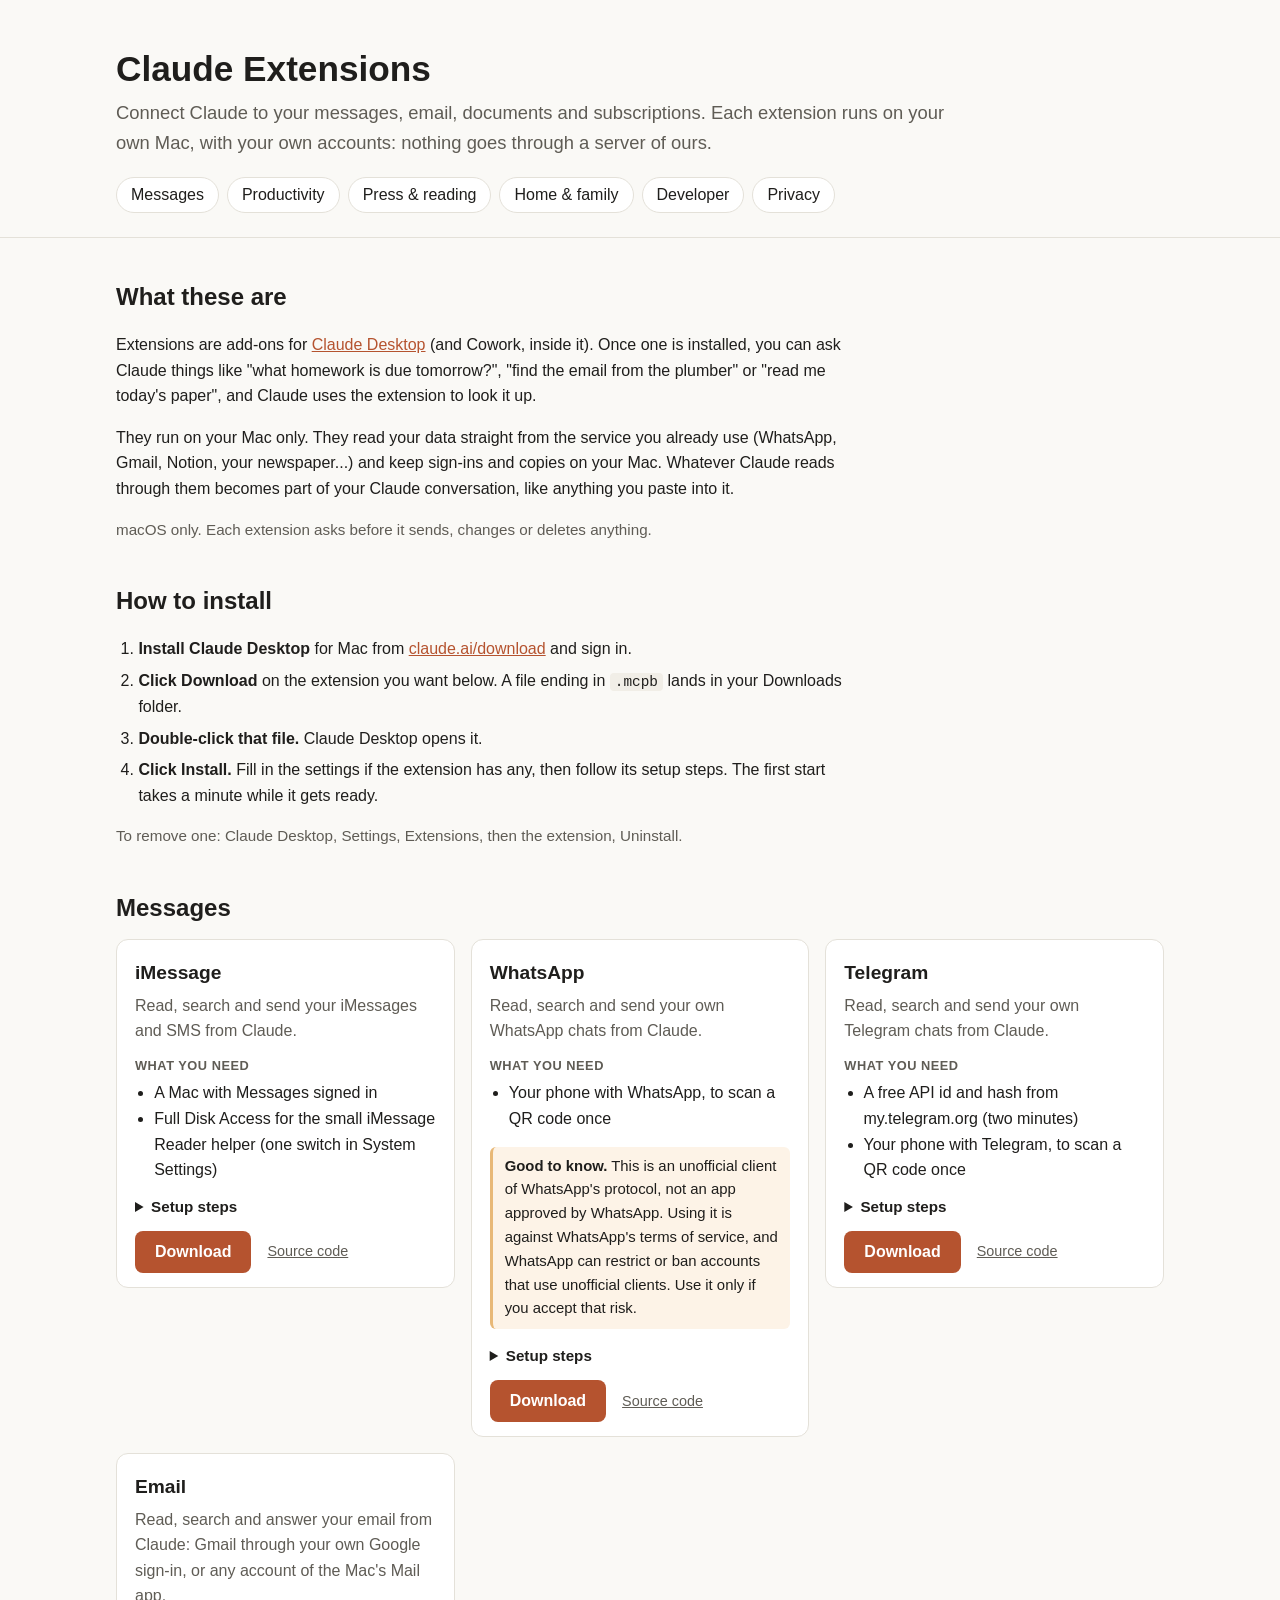
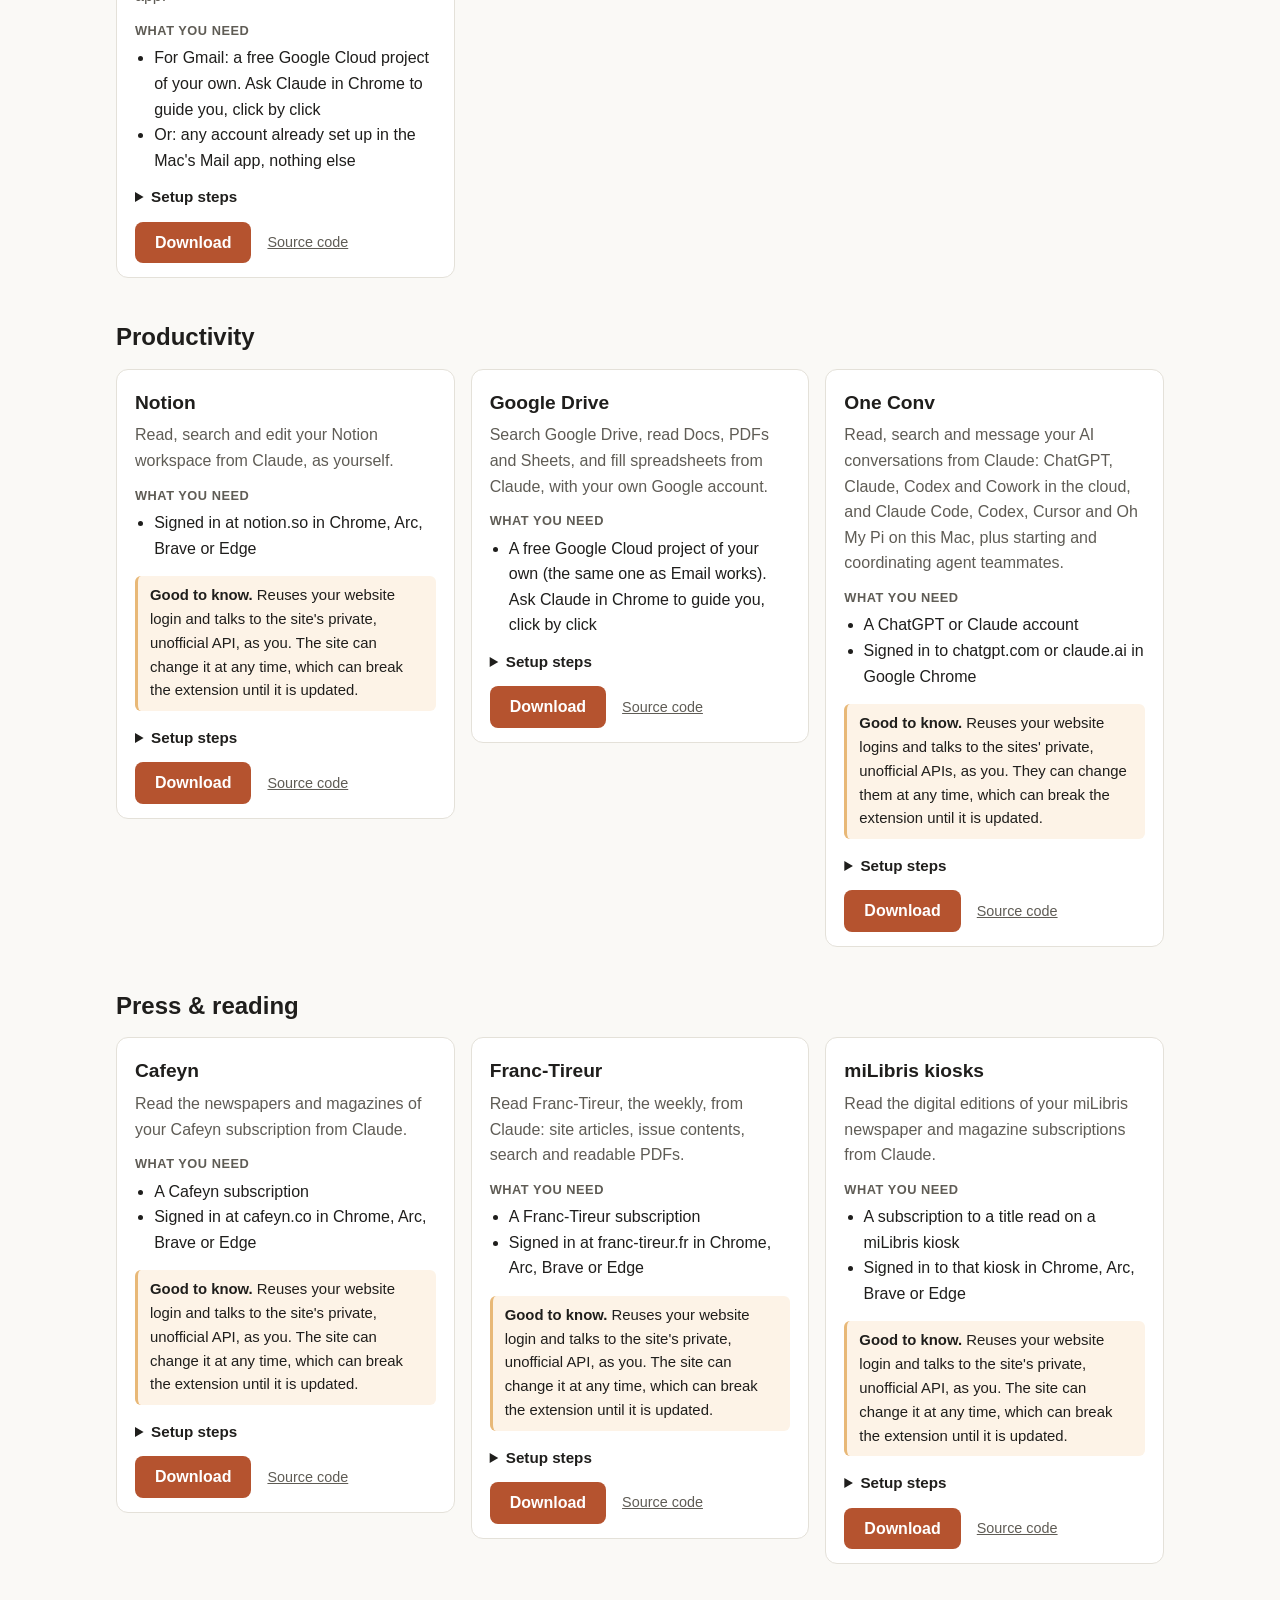
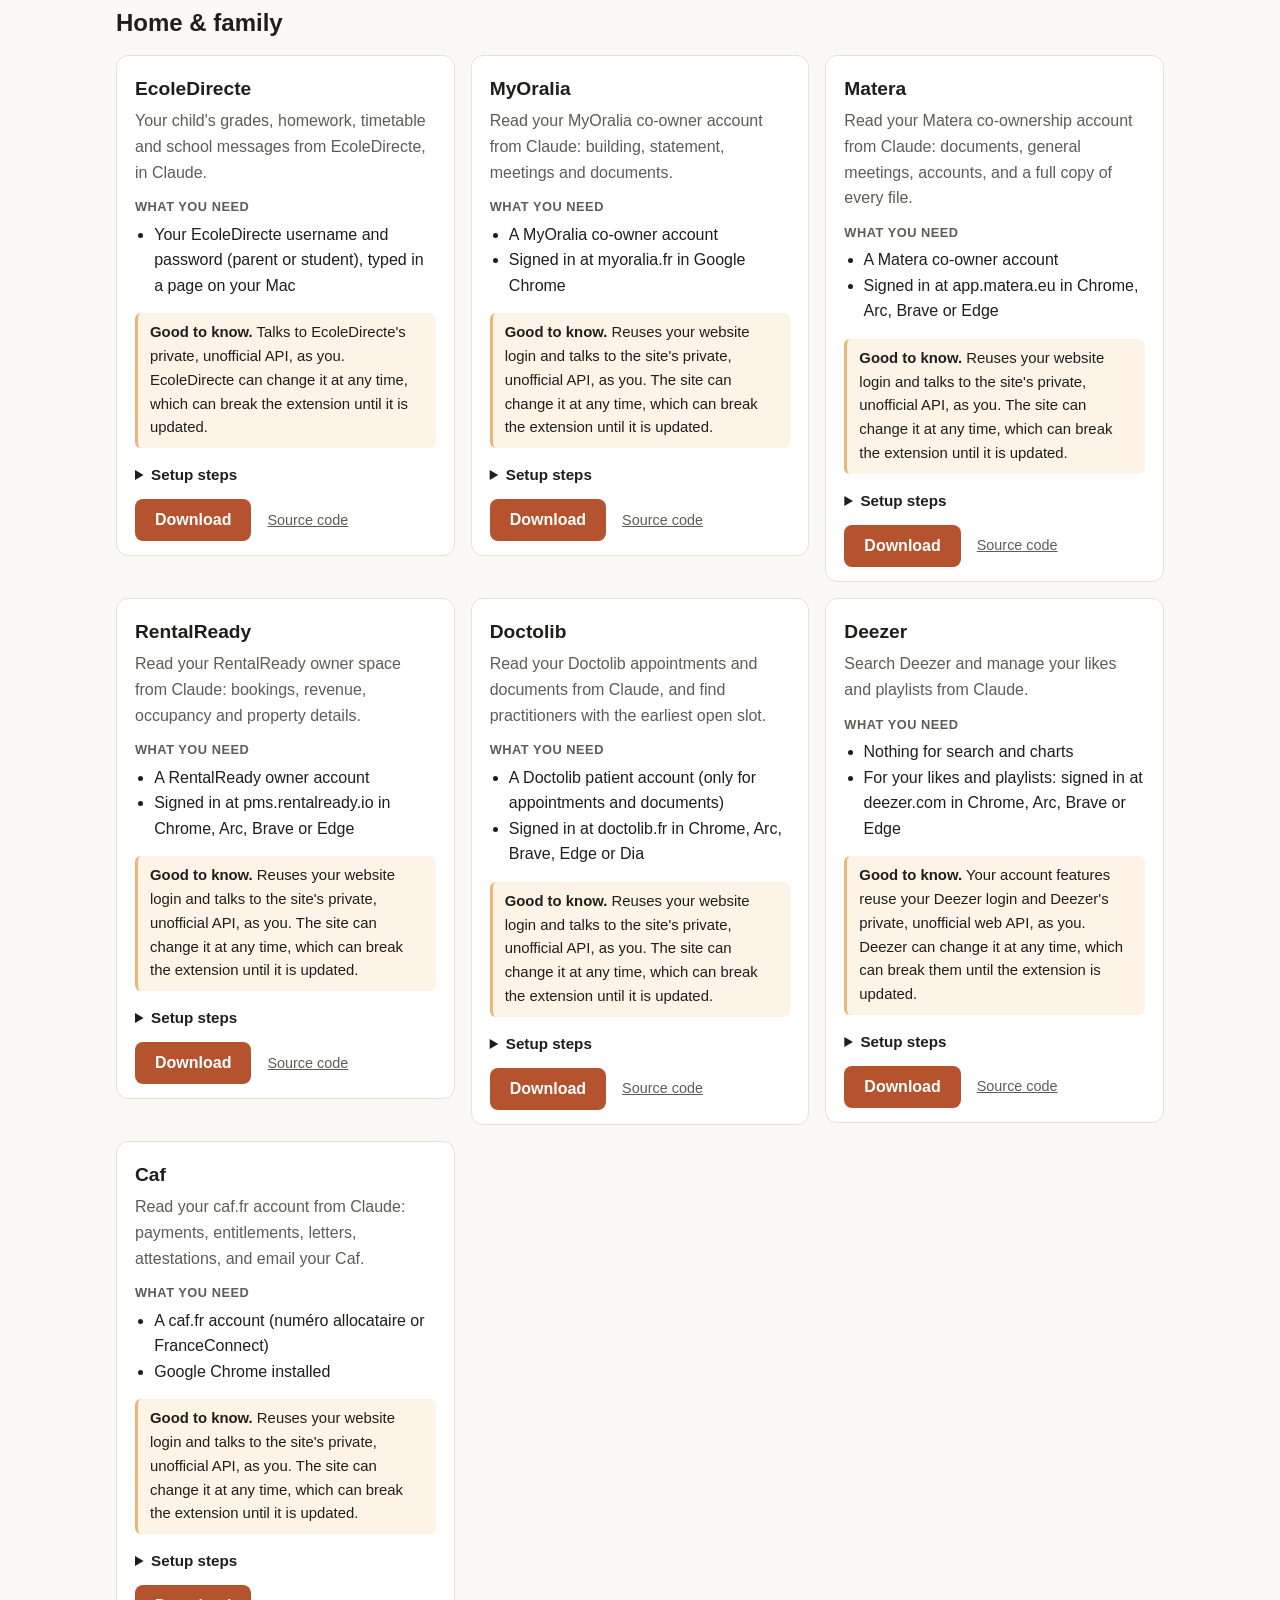
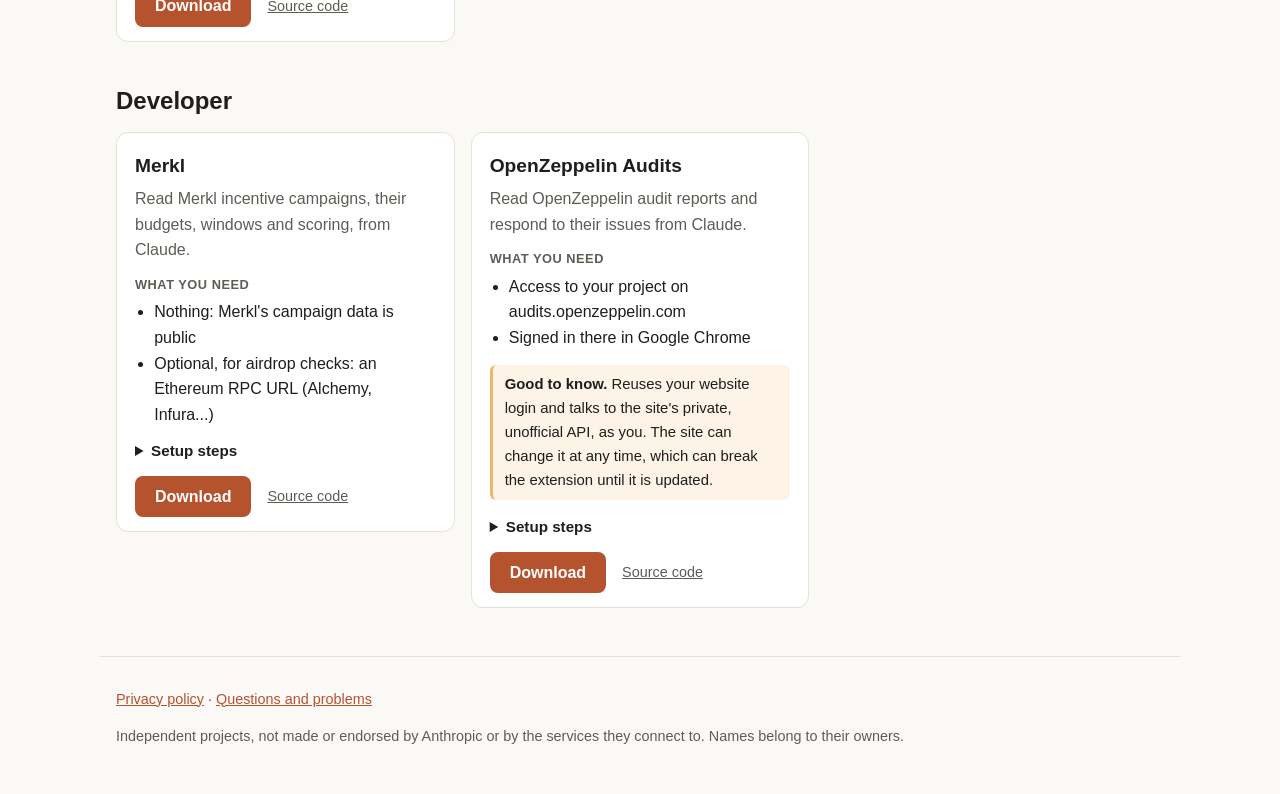
==== index.html @ 6afb18fb "index.html: rebuild from released extensions" ====
<!doctype html>
<html lang="en">
<head>
  <meta charset="utf-8">
  <meta name="viewport" content="width=device-width, initial-scale=1">
  <title>Claude Extensions</title>
  <meta name="description" content="Free connectors for Claude Desktop and Cowork that run on your own Mac: messages, email, Notion, Google Drive, newspapers and more.">
  <link rel="stylesheet" href="style.css">
</head>
<body>
  <header class="hero">
    <div class="wrap">
      <h1>Claude Extensions</h1>
      <p class="lead">Connect Claude to your messages, email, documents and subscriptions. Each extension runs on your own Mac, with your own accounts: nothing goes through a server of ours.</p>
      <nav class="jump" aria-label="Categories"><a href="#messages">Messages</a><a href="#productivity">Productivity</a><a href="#press">Press &amp; reading</a><a href="#home">Home &amp; family</a><a href="#developer">Developer</a><a href="privacy/">Privacy</a></nav>
    </div>
  </header>

  <main class="wrap">
    <section class="intro">
      <h2>What these are</h2>
      <p>Extensions are add-ons for <a href="https://claude.ai/download" rel="noopener">Claude Desktop</a> (and Cowork, inside it). Once one is installed, you can ask Claude things like "what homework is due tomorrow?", "find the email from the plumber" or "read me today's paper", and Claude uses the extension to look it up.</p>
      <p>They run on your Mac only. They read your data straight from the service you already use (WhatsApp, Gmail, Notion, your newspaper...) and keep sign-ins and copies on your Mac. Whatever Claude reads through them becomes part of your Claude conversation, like anything you paste into it.</p>
      <p class="note">macOS only. Each extension asks before it sends, changes or deletes anything.</p>
    </section>

    <section class="install">
      <h2>How to install</h2>
      <ol class="steps">
        <li><strong>Install Claude Desktop</strong> for Mac from <a href="https://claude.ai/download" rel="noopener">claude.ai/download</a> and sign in.</li>
        <li><strong>Click Download</strong> on the extension you want below. A file ending in <code>.mcpb</code> lands in your Downloads folder.</li>
        <li><strong>Double-click that file.</strong> Claude Desktop opens it.</li>
        <li><strong>Click Install.</strong> Fill in the settings if the extension has any, then follow its setup steps. The first start takes a minute while it gets ready.</li>
      </ol>
      <p class="note">To remove one: Claude Desktop, Settings, Extensions, then the extension, Uninstall.</p>
    </section>

    <section class="group" id="messages">
      <h2>Messages</h2>
      <div class="grid">
      <article class="card" id="imessage">
        <h3>iMessage</h3>
        <p class="desc">Read, search and send your iMessages and SMS from Claude.</p>
        <p class="label">What you need</p>
        <ul class="needs"><li>A Mac with Messages signed in</li><li>Full Disk Access for the small iMessage Reader helper (one switch in System Settings)</li></ul>
        <details>
          <summary>Setup steps</summary>
          <p>Reads the Messages history on this Mac and sends messages through the Messages app.</p>
          <p>Setup: macOS protects the Messages database behind Full Disk Access. Claude does not need it: a small helper app, iMessage Reader, holds that access alone and keeps a private copy of your messages for this extension. Ask Claude to run the iMessage helper-install tool (or run <code>imsg helper-install --yes</code>): it installs the helper and opens System Settings → Privacy &amp; Security → Full Disk Access. Switch on "iMessage Reader" there (drag it in from the Finder window if it is not listed). No restart needed. Sending asks once for permission to control Messages.</p>
        </details>
        <p class="actions">
          <a class="button" href="https://github.com/ClementWalter/imessage-cli/releases/latest/download/imessage-cli.mcpb" download>Download</a>
          <a class="source" href="https://github.com/ClementWalter/imessage-cli" rel="noopener">Source code</a>
        </p>
      </article>
      <article class="card" id="whatsapp">
        <h3>WhatsApp</h3>
        <p class="desc">Read, search and send your own WhatsApp chats from Claude.</p>
        <p class="label">What you need</p>
        <ul class="needs"><li>Your phone with WhatsApp, to scan a QR code once</li></ul>
        <p class="risk"><strong>Good to know.</strong> This is an unofficial client of WhatsApp's protocol, not an app approved by WhatsApp. Using it is against WhatsApp's terms of service, and WhatsApp can restrict or ban accounts that use unofficial clients. Use it only if you accept that risk.</p>
        <details>
          <summary>Setup steps</summary>
          <p>Connects to your WhatsApp account as a linked device, like WhatsApp Desktop.</p>
          <p>Setup: in Claude, ask "link my WhatsApp". A page with a QR code opens in your browser. On your phone: WhatsApp → Settings → Linked devices → Link a device, and scan it. Then ask Claude to pull your messages.</p>
          <p>Your keys and messages stay on this Mac. You can unlink it any time from WhatsApp → Settings → Linked devices.</p>
        </details>
        <p class="actions">
          <a class="button" href="https://github.com/ClementWalter/whatsapp-cli/releases/latest/download/whatsapp-cli.mcpb" download>Download</a>
          <a class="source" href="https://github.com/ClementWalter/whatsapp-cli" rel="noopener">Source code</a>
        </p>
      </article>
      <article class="card" id="tg">
        <h3>Telegram</h3>
        <p class="desc">Read, search and send your own Telegram chats from Claude.</p>
        <p class="label">What you need</p>
        <ul class="needs"><li>A free API id and hash from my.telegram.org (two minutes)</li><li>Your phone with Telegram, to scan a QR code once</li></ul>
        <details>
          <summary>Setup steps</summary>
          <p>Connects to your Telegram account as a linked device, like Telegram Desktop.</p>
          <p>Setup:</p>
          <ol><li>Go to <a href="https://my.telegram.org" rel="noopener">https://my.telegram.org</a>, log in with your phone number, open API development tools and create an app (any name). Copy its App api_id and App api_hash into this extension's settings.</li><li>In Claude, ask: "link my Telegram". A page with a QR code opens in your browser. On your phone: Telegram → Settings → Devices → Link Desktop Device, and scan it.</li></ol>
          <p>Your session stays on this Mac. You can disconnect it any time from Telegram → Settings → Devices.</p>
        </details>
        <p class="actions">
          <a class="button" href="https://github.com/ClementWalter/tg-cli/releases/latest/download/tg-cli.mcpb" download>Download</a>
          <a class="source" href="https://github.com/ClementWalter/tg-cli" rel="noopener">Source code</a>
        </p>
      </article>
      <article class="card" id="email">
        <h3>Email</h3>
        <p class="desc">Read, search and answer your email from Claude: Gmail through your own Google sign-in, or any account of the Mac's Mail app.</p>
        <p class="label">What you need</p>
        <ul class="needs"><li>For Gmail: a free Google Cloud project of your own. Ask Claude in Chrome to guide you, click by click</li><li>Or: any account already set up in the Mac's Mail app, nothing else</li></ul>
        <details>
          <summary>Setup steps</summary>
          <p>Reads, searches and answers your email: lists and searches messages, reads them, saves attachments, and writes replies and drafts. Nothing is ever sent without your confirmation in Claude.</p>
          <p>Setup with Gmail (about five minutes, free, once):</p>
          <ol><li>Install Claude in Chrome and sign in to Google in Chrome with the address to connect.</li><li>In Claude, ask: "set up my email". Claude calls <code>google_setup</code> and walks you through Google Cloud Console in Chrome, click by click: a project of your own, the Gmail API, and a sign-in client of type Desktop app. You type passwords and accept terms yourself.</li><li>Paste the Client ID and Client secret Google shows into this extension's settings (or just leave the downloaded file in Downloads).</li><li>Claude calls <code>connect</code>: a Google page opens, you choose your account and allow access. Your sign-in stays on this Mac.</li></ol>
          <p>The same Google project and client also work for the Google Drive extension. Connect more addresses by asking Claude to connect another account.</p>
          <p>On a Mac without Google: accounts already set up in the Mail app (iCloud, Outlook, any IMAP, Gmail too) work with no Google project. Ask Claude to connect your Mail app account, and allow Claude to control Mail when macOS asks. Search is slower there.</p>
        </details>
        <p class="actions">
          <a class="button" href="https://github.com/ClementWalter/email-cli/releases/latest/download/email-cli.mcpb" download>Download</a>
          <a class="source" href="https://github.com/ClementWalter/email-cli" rel="noopener">Source code</a>
        </p>
      </article>
      </div>
    </section>
    <section class="group" id="productivity">
      <h2>Productivity</h2>
      <div class="grid">
      <article class="card" id="notion">
        <h3>Notion</h3>
        <p class="desc">Read, search and edit your Notion workspace from Claude, as yourself.</p>
        <p class="label">What you need</p>
        <ul class="needs"><li>Signed in at notion.so in Chrome, Arc, Brave or Edge</li></ul>
        <p class="risk"><strong>Good to know.</strong> Reuses your website login and talks to the site's private, unofficial API, as you. The site can change it at any time, which can break the extension until it is updated.</p>
        <details>
          <summary>Setup steps</summary>
          <p>Search your Notion workspace, read pages and databases (with filters and chosen columns), list comments including resolved ones, and create or edit pages, rows and comments.</p>
          <p>Unlike Notion's official connector, this extension acts as the account you are signed in with: it sees every page and database that account can see, with no integration to add page by page. Every change it makes appears in Notion under your name.</p>
          <p>Setup:</p>
          <ol><li>In Google Chrome (or Arc, Brave or Edge) on this Mac, sign in at <a href="https://www.notion.so" rel="noopener">https://www.notion.so</a>.</li><li>In Claude, ask: "connect my Notion". The first time, macOS asks whether <code>security</code> may use the "Chrome Safe Storage" keychain item: type your Mac password and click Always Allow. This copies your Notion session from Chrome into the extension; nothing is sent anywhere but Notion.</li><li>Ask away, for example: "search my Notion for the onboarding checklist".</li></ol>
          <p>Several workspaces: Claude picks the first one and tells you the others. Ask "connect my Notion workspace &lt;name&gt;" to switch, or type the workspace name in this extension's settings.</p>
          <p>When Notion signs you out (Claude will say the session expired), sign in at notion.so in Chrome again and ask Claude to connect once more.</p>
          <p>Creating, editing or deleting anything in Notion always asks you first. Exported agent settings are saved in Downloads/Notion.</p>
        </details>
        <p class="actions">
          <a class="button" href="https://github.com/ClementWalter/notion-cli/releases/latest/download/notion-cli.mcpb" download>Download</a>
          <a class="source" href="https://github.com/ClementWalter/notion-cli" rel="noopener">Source code</a>
        </p>
      </article>
      <article class="card" id="gdrive">
        <h3>Google Drive</h3>
        <p class="desc">Search Google Drive, read Docs, PDFs and Sheets, and fill spreadsheets from Claude, with your own Google account.</p>
        <p class="label">What you need</p>
        <ul class="needs"><li>A free Google Cloud project of your own (the same one as Email works). Ask Claude in Chrome to guide you, click by click</li></ul>
        <details>
          <summary>Setup steps</summary>
          <p>Searches your Google Drive (including shared drives), reads Google Docs, PDFs and spreadsheets, and can write to Google Sheets when you ask it to. Several Google accounts can be connected side by side.</p>
          <p>It signs in through your own Google Cloud project, so your files are only shared between Google and this Mac. Claude sets it up with you, once, in about ten minutes:</p>
          <ol><li>Open Claude in Chrome (the Claude extension for Google Chrome), in the Chrome profile where you are signed in to your Google account.</li><li>Ask Claude: "set up Google Drive". Claude reads the current steps from this extension and goes through Google Cloud Console with you, click by click: a project, the Drive and Sheets APIs, the sign-in screen, and a "Desktop app" client whose file lands in your Downloads folder. If you already set up the Email extension, Claude reuses that same project.</li><li>Claude then opens Google's sign-in page: pick your account, click Advanced → Go to ... (unsafe) when Google says it has not verified the app (it is your own app), tick every box and click Continue. If macOS asks whether Claude may read your Downloads folder, click Allow.</li></ol>
          <p>The settings below are optional: the client is found in Downloads on its own. To disconnect, ask Claude to disconnect Google Drive, or remove the app at <a href="https://myaccount.google.com/connections" rel="noopener">https://myaccount.google.com/connections</a> .</p>
        </details>
        <p class="actions">
          <a class="button" href="https://github.com/ClementWalter/gdrive-cli/releases/latest/download/gdrive-cli.mcpb" download>Download</a>
          <a class="source" href="https://github.com/ClementWalter/gdrive-cli" rel="noopener">Source code</a>
        </p>
      </article>
      <article class="card" id="one-conv">
        <h3>One Conv</h3>
        <p class="desc">Read, search and message your AI conversations from Claude: ChatGPT, Claude, Codex and Cowork in the cloud, and Claude Code, Codex, Cursor and Oh My Pi on this Mac, plus starting and coordinating agent teammates.</p>
        <p class="label">What you need</p>
        <ul class="needs"><li>A ChatGPT or Claude account</li><li>Signed in to chatgpt.com or claude.ai in Google Chrome</li></ul>
        <p class="risk"><strong>Good to know.</strong> Reuses your website logins and talks to the sites' private, unofficial APIs, as you. They can change them at any time, which can break the extension until it is updated.</p>
        <details>
          <summary>Setup steps</summary>
          <p>Brings your conversation history from ChatGPT, Claude (claude.ai chats), Codex cloud and Cowork into Claude: list your conversations, read one in full, and search everything you have said or been told, across products.</p>
          <p>It also reads your local agent history (Claude Code, Codex CLI, Cursor, Oh My Pi), starts and stops agent teammates on this Mac, runs topics and routines between them, and exposes the fine-tuning and usage-accounting tools of the one-conv CLI.</p>
          <p>Setup:</p>
          <ol><li>In Google Chrome (or Arc, Brave, Edge), sign in to the products you want to read: <a href="https://chatgpt.com" rel="noopener">https://chatgpt.com</a>, <a href="https://claude.ai" rel="noopener">https://claude.ai</a>.</li><li>In Claude, ask: "connect one-conv to my ChatGPT". Claude runs the connect tool and macOS asks whether "credential-helper" may use the "Chrome Safe Storage" keychain item: type your Mac password and click Always Allow. This is how the extension reuses your browser session, once; later reads never ask again.</li><li>Ask: "pull my ChatGPT history". Claude copies your conversations onto this Mac (100 by default, more on request), then can list, read and search them, e.g. "what did ChatGPT tell me about my mortgage last spring?".</li></ol>
          <p>Your conversations stay on this Mac, in a local history that only you and Claude read.</p>
          <p>Claude can also send a message, but only when you confirm it: into one of your claude.ai chats or Cowork sessions ("ask my Trip planning chat what we decided"), posted as you, with the answer coming back; or to an agent running on this Mac, such as a Claude Code or Codex session. Each message is marked as sent by one-conv. Nothing else leaves this Mac. If Claude says a session expired, sign in to the product in Chrome again and ask it to pull once more.</p>
        </details>
        <p class="actions">
          <a class="button" href="https://github.com/ClementWalter/one-conv-cli/releases/latest/download/one-conv-cli.mcpb" download>Download</a>
          <a class="source" href="https://github.com/ClementWalter/one-conv-cli" rel="noopener">Source code</a>
        </p>
      </article>
      </div>
    </section>
    <section class="group" id="press">
      <h2>Press &amp; reading</h2>
      <div class="grid">
      <article class="card" id="cafeyn">
        <h3>Cafeyn</h3>
        <p class="desc">Read the newspapers and magazines of your Cafeyn subscription from Claude.</p>
        <p class="label">What you need</p>
        <ul class="needs"><li>A Cafeyn subscription</li><li>Signed in at cafeyn.co in Chrome, Arc, Brave or Edge</li></ul>
        <p class="risk"><strong>Good to know.</strong> Reuses your website login and talks to the site's private, unofficial API, as you. The site can change it at any time, which can break the extension until it is updated.</p>
        <details>
          <summary>Setup steps</summary>
          <p>Reads cafeyn.co with your subscriber account: find a title, list the articles of today's (or any past) issue, read an article as text, save it as a PDF, or archive a whole issue as page images, a PDF and text.</p>
          <p>Setup:</p>
          <ol><li>In Google Chrome (or Arc, Brave, Edge), sign in to <a href="https://www.cafeyn.co" rel="noopener">https://www.cafeyn.co</a> with your Cafeyn account.</li><li>In Claude, ask: "what is in today's Le Figaro on Cafeyn?". The first time, macOS asks whether <code>security</code> may use the "Chrome Safe Storage" keychain item: type your Mac password and click Always Allow. This is how the extension reuses your browser session; nothing is sent anywhere else.</li></ol>
          <p>If Claude says the Cafeyn session expired, sign in to cafeyn.co in Chrome again and ask once more. PDFs and issue archives are saved in Downloads/cafeyn.</p>
        </details>
        <p class="actions">
          <a class="button" href="https://github.com/ClementWalter/cafeyn-cli/releases/latest/download/cafeyn-cli.mcpb" download>Download</a>
          <a class="source" href="https://github.com/ClementWalter/cafeyn-cli" rel="noopener">Source code</a>
        </p>
      </article>
      <article class="card" id="franc-tireur">
        <h3>Franc-Tireur</h3>
        <p class="desc">Read Franc-Tireur, the weekly, from Claude: site articles, issue contents, search and readable PDFs.</p>
        <p class="label">What you need</p>
        <ul class="needs"><li>A Franc-Tireur subscription</li><li>Signed in at franc-tireur.fr in Chrome, Arc, Brave or Edge</li></ul>
        <p class="risk"><strong>Good to know.</strong> Reuses your website login and talks to the site's private, unofficial API, as you. The site can change it at any time, which can break the extension until it is updated.</p>
        <details>
          <summary>Setup steps</summary>
          <p>Reads Franc-Tireur with your subscriber account: articles from franc-tireur.fr (paywalled ones included), the contents of each issue, site search, and the printed edition from the digital kiosk (liseuse) as a readable PDF.</p>
          <p>Setup:</p>
          <ol><li>In Google Chrome (or Arc, Brave, Edge), sign in to <a href="https://www.franc-tireur.fr" rel="noopener">https://www.franc-tireur.fr</a> with your subscriber account. For the printed edition, also open <a href="https://digital.franc-tireur.fr" rel="noopener">https://digital.franc-tireur.fr</a> and sign in there.</li><li>In Claude, ask: "who am I on Franc-Tireur?". The first time, macOS asks whether <code>security</code> may use the "Chrome Safe Storage" keychain item: type your Mac password and click Always Allow. This is how the extension reuses your browser session; nothing is sent anywhere else.</li></ol>
          <p>The site session lasts about a day: if Claude says the paywall refused the session, reload franc-tireur.fr in Chrome and ask again. PDFs, pages and issue archives are saved in Downloads/franc-tireur.</p>
        </details>
        <p class="actions">
          <a class="button" href="https://github.com/ClementWalter/franc-tireur-cli/releases/latest/download/franc-tireur-cli.mcpb" download>Download</a>
          <a class="source" href="https://github.com/ClementWalter/franc-tireur-cli" rel="noopener">Source code</a>
        </p>
      </article>
      <article class="card" id="milibris">
        <h3>miLibris kiosks</h3>
        <p class="desc">Read the digital editions of your miLibris newspaper and magazine subscriptions from Claude.</p>
        <p class="label">What you need</p>
        <ul class="needs"><li>A subscription to a title read on a miLibris kiosk</li><li>Signed in to that kiosk in Chrome, Arc, Brave or Edge</li></ul>
        <p class="risk"><strong>Good to know.</strong> Reuses your website login and talks to the site's private, unofficial API, as you. The site can change it at any time, which can break the extension until it is updated.</p>
        <details>
          <summary>Setup steps</summary>
          <p>miLibris runs the digital kiosk (liseuse) of many French titles, on addresses like digital.franc-tireur.fr. This extension reads the issues you subscribe to: tables of contents, articles as text, full-text search, and readable PDFs of whole issues.</p>
          <p>Setup:</p>
          <ol><li>In Google Chrome (or Arc, Brave, Edge), open your title's digital kiosk and sign in with your subscriber account.</li><li>In Claude, ask: "list my miLibris kiosks". The first time, macOS asks whether <code>security</code> may use the "Chrome Safe Storage" keychain item: type your Mac password and click Always Allow. This is how the extension reuses your browser session; nothing is sent anywhere else.</li><li>If you subscribe to several kiosks, put the one you read most in this extension's settings (Kiosk address), or name it when you ask.</li></ol>
          <p>PDFs and issue archives are saved in Downloads/milibris. If a request says the session is missing, sign in to the kiosk in Chrome again and ask once more.</p>
        </details>
        <p class="actions">
          <a class="button" href="https://github.com/ClementWalter/milibris-cli/releases/latest/download/milibris-cli.mcpb" download>Download</a>
          <a class="source" href="https://github.com/ClementWalter/milibris-cli" rel="noopener">Source code</a>
        </p>
      </article>
      </div>
    </section>
    <section class="group" id="home">
      <h2>Home &amp; family</h2>
      <div class="grid">
      <article class="card" id="ecoledirecte">
        <h3>EcoleDirecte</h3>
        <p class="desc">Your child's grades, homework, timetable and school messages from EcoleDirecte, in Claude.</p>
        <p class="label">What you need</p>
        <ul class="needs"><li>Your EcoleDirecte username and password (parent or student), typed in a page on your Mac</li></ul>
        <p class="risk"><strong>Good to know.</strong> Talks to EcoleDirecte's private, unofficial API, as you. EcoleDirecte can change it at any time, which can break the extension until it is updated.</p>
        <details>
          <summary>Setup steps</summary>
          <p>Reads your EcoleDirecte account (parent or student): grades, homework, timetable and the school messaging. It can also reply to or send a message to the school, always asking you first.</p>
          <p>Setup:</p>
          <ol><li>In Claude, ask: "connect my EcoleDirecte". A page opens in your browser.</li><li>Sign in there with your usual EcoleDirecte username and password. They stay on this computer and are never typed into the chat.</li><li>The first time, EcoleDirecte asks a security question (for example your year of birth): click the right answer on the page.</li><li>Back in Claude, ask for example: "what homework is due tomorrow?".</li></ol>
          <p>You only do this once: the extension signs in again by itself when the session expires.</p>
        </details>
        <p class="actions">
          <a class="button" href="https://github.com/ClementWalter/ecoledirecte-cli/releases/latest/download/ecoledirecte-cli.mcpb" download>Download</a>
          <a class="source" href="https://github.com/ClementWalter/ecoledirecte-cli" rel="noopener">Source code</a>
        </p>
      </article>
      <article class="card" id="myoralia">
        <h3>MyOralia</h3>
        <p class="desc">Read your MyOralia co-owner account from Claude: building, statement, meetings and documents.</p>
        <p class="label">What you need</p>
        <ul class="needs"><li>A MyOralia co-owner account</li><li>Signed in at myoralia.fr in Google Chrome</li></ul>
        <p class="risk"><strong>Good to know.</strong> Reuses your website login and talks to the site's private, unofficial API, as you. The site can change it at any time, which can break the extension until it is updated.</p>
        <details>
          <summary>Setup steps</summary>
          <p>Reads your MyOralia (Oralia) co-owner space: your building and shares, the account statement and balance, general meetings, the agency's contacts, the agenda, and every PDF document, which it can save to your Mac.</p>
          <p>Setup:</p>
          <ol><li>In Google Chrome, sign in at <a href="https://myoralia.fr" rel="noopener">https://myoralia.fr</a> with your co-owner account.</li><li>In Claude, ask: "connect my MyOralia account". macOS asks whether <code>security</code> may use the "Chrome Safe Storage" keychain item: type your Mac password and click Always Allow. This copies your Chrome session into the extension; nothing is sent anywhere else.</li></ol>
          <p>When MyOralia signs you out (Claude will say the session expired), sign in at myoralia.fr in Chrome again and ask Claude to connect once more. Documents are saved in the Download folder from this extension's settings (Downloads/MyOralia by default).</p>
        </details>
        <p class="actions">
          <a class="button" href="https://github.com/ClementWalter/myoralia-cli/releases/latest/download/myoralia-cli.mcpb" download>Download</a>
          <a class="source" href="https://github.com/ClementWalter/myoralia-cli" rel="noopener">Source code</a>
        </p>
      </article>
      <article class="card" id="matera">
        <h3>Matera</h3>
        <p class="desc">Read your Matera co-ownership account from Claude: documents, general meetings, accounts, and a full copy of every file.</p>
        <p class="label">What you need</p>
        <ul class="needs"><li>A Matera co-owner account</li><li>Signed in at app.matera.eu in Chrome, Arc, Brave or Edge</li></ul>
        <p class="risk"><strong>Good to know.</strong> Reuses your website login and talks to the site's private, unofficial API, as you. The site can change it at any time, which can break the extension until it is updated.</p>
        <details>
          <summary>Setup steps</summary>
          <p>Reads your Matera (syndic de copropriété) space at app.matera.eu as you: every document your account can see (meeting notices and minutes, fund calls, invoices, quotes, contracts), the general meetings, the accounting years and the general ledger, and can copy all the documents to your Mac in Matera's folder layout.</p>
          <p>Setup:</p>
          <ol><li>In Google Chrome (or Arc, Brave, Edge), sign in at <a href="https://app.matera.eu" rel="noopener">https://app.matera.eu</a> and keep the tab open or reload it before you ask Claude.</li><li>In Claude, ask: "connect my Matera account", then for example "list the documents of the next general meeting" or "copy all my Matera documents to my Mac".</li></ol>
          <p>The extension reads the short-lived access token the Matera website keeps in your browser and never stores or renews it, so it cannot sign you out. If Claude says no live token was found, reload app.matera.eu in Chrome and ask again. Documents are saved in the Download folder from this extension's settings (Downloads/matera by default).</p>
        </details>
        <p class="actions">
          <a class="button" href="https://github.com/ClementWalter/matera-cli/releases/latest/download/matera-cli.mcpb" download>Download</a>
          <a class="source" href="https://github.com/ClementWalter/matera-cli" rel="noopener">Source code</a>
        </p>
      </article>
      <article class="card" id="rentalready">
        <h3>RentalReady</h3>
        <p class="desc">Read your RentalReady owner space from Claude: bookings, revenue, occupancy and property details.</p>
        <p class="label">What you need</p>
        <ul class="needs"><li>A RentalReady owner account</li><li>Signed in at pms.rentalready.io in Chrome, Arc, Brave or Edge</li></ul>
        <p class="risk"><strong>Good to know.</strong> Reuses your website login and talks to the site's private, unofficial API, as you. The site can change it at any time, which can break the extension until it is updated.</p>
        <details>
          <summary>Setup steps</summary>
          <p>Reads the RentalReady owner portal (pms.rentalready.io) as you: this month's occupancy and net revenue, every reservation with its financial breakdown (rent, commission, cleaning, platform fees, tourist tax), monthly totals, a year-end projection, and your property's details.</p>
          <p>Setup:</p>
          <ol><li>In Google Chrome (or Arc, Brave, Edge), sign in to <a href="https://pms.rentalready.io" rel="noopener">https://pms.rentalready.io</a> with your owner account, including the two-factor code.</li><li>In Claude, ask: "how is my RentalReady rental doing this month?". The first time, macOS asks whether <code>security</code> may use the browser's "Safe Storage" keychain item: type your Mac password and click Always Allow. This is how the extension reuses your browser session; nothing is sent anywhere else.</li></ol>
          <p>The portal signs you out after about two weeks. When Claude says the session expired, sign in to pms.rentalready.io in Chrome again and ask once more.</p>
        </details>
        <p class="actions">
          <a class="button" href="https://github.com/ClementWalter/rentalready-cli/releases/latest/download/rentalready-cli.mcpb" download>Download</a>
          <a class="source" href="https://github.com/ClementWalter/rentalready-cli" rel="noopener">Source code</a>
        </p>
      </article>
      <article class="card" id="doctolib">
        <h3>Doctolib</h3>
        <p class="desc">Read your Doctolib appointments and documents from Claude, and find practitioners with the earliest open slot.</p>
        <p class="label">What you need</p>
        <ul class="needs"><li>A Doctolib patient account (only for appointments and documents)</li><li>Signed in at doctolib.fr in Chrome, Arc, Brave, Edge or Dia</li></ul>
        <p class="risk"><strong>Good to know.</strong> Reuses your website login and talks to the site's private, unofficial API, as you. The site can change it at any time, which can break the extension until it is updated.</p>
        <details>
          <summary>Setup steps</summary>
          <p>Reads your Doctolib patient account as you: the patients on the account (you and your relatives), your upcoming and past appointments, and the documents practitioners shared with you (prescriptions, invoices, certificates), which it can save to your Mac. Without signing in, it searches practitioners in a city, lists their visit reasons and open slots, and ranks them by earliest availability. It never books or cancels an appointment.</p>
          <p>Setup:</p>
          <ol><li>In Google Chrome (or Arc, Brave, Edge, Dia), sign in at <a href="https://www.doctolib.fr" rel="noopener">https://www.doctolib.fr</a>.</li><li>In Claude, ask: "connect my Doctolib account", then for example "when is my next appointment?", "download my latest prescription" or "find a dentist in Paris with a slot this week".</li></ol>
          <p>If macOS asks to let "security" use your browser's Safe Storage key, click Always Allow: that is how the extension reads your Doctolib session. If Claude says no session was found, sign in again at doctolib.fr and ask again. Opening a document marks it as read on Doctolib. Documents are saved in the Download folder from this extension's settings (Downloads/doctolib by default).</p>
        </details>
        <p class="actions">
          <a class="button" href="https://github.com/ClementWalter/doctolib-cli/releases/latest/download/doctolib-cli.mcpb" download>Download</a>
          <a class="source" href="https://github.com/ClementWalter/doctolib-cli" rel="noopener">Source code</a>
        </p>
      </article>
      <article class="card" id="deezer">
        <h3>Deezer</h3>
        <p class="desc">Search Deezer and manage your likes and playlists from Claude.</p>
        <p class="label">What you need</p>
        <ul class="needs"><li>Nothing for search and charts</li><li>For your likes and playlists: signed in at deezer.com in Chrome, Arc, Brave or Edge</li></ul>
        <p class="risk"><strong>Good to know.</strong> Your account features reuse your Deezer login and Deezer's private, unofficial web API, as you. Deezer can change it at any time, which can break them until the extension is updated.</p>
        <details>
          <summary>Setup steps</summary>
          <p>Search tracks, albums and artists, browse charts and an artist's top tracks and radio: no setup needed.</p>
          <p>To use your own account (likes, playlists, Flow, listening history):</p>
          <ol><li>Log in at <a href="https://www.deezer.com" rel="noopener">https://www.deezer.com</a> in Google Chrome (or Arc, Brave or Edge) on this Mac.</li><li>Ask Claude, for example: "what are my latest Deezer likes?". The extension reads your Deezer session from the browser.</li><li>The first time, macOS may ask whether to allow access to "Chrome Safe Storage": click Always Allow.</li></ol>
          <p>If that does not work, paste your arl cookie into this extension's settings instead (deezer.com → View → Developer → Developer Tools → Application → Cookies → arl).</p>
          <p>Liking a track or changing a playlist always asks you first.</p>
        </details>
        <p class="actions">
          <a class="button" href="https://github.com/ClementWalter/deezer-cli/releases/latest/download/deezer-cli.mcpb" download>Download</a>
          <a class="source" href="https://github.com/ClementWalter/deezer-cli" rel="noopener">Source code</a>
        </p>
      </article>
      <article class="card" id="caf">
        <h3>Caf</h3>
        <p class="desc">Read your caf.fr account from Claude: payments, entitlements, letters, attestations, and email your Caf.</p>
        <p class="label">What you need</p>
        <ul class="needs"><li>A caf.fr account (numéro allocataire or FranceConnect)</li><li>Google Chrome installed</li></ul>
        <p class="risk"><strong>Good to know.</strong> Reuses your website login and talks to the site's private, unofficial API, as you. The site can change it at any time, which can break the extension until it is updated.</p>
        <details>
          <summary>Setup steps</summary>
          <p>Reads your caf.fr Mon Compte (Caisse d'Allocations Familiales) as you: the payments the Caf sent and the benefits each one covers, your monthly entitlements with the reason when a benefit is not due, the letters and emails of « Mes courriers, courriels », your online procedures and your household profile. It saves letters, procedure receipts, attestations (paiement, quotient familial, montant net social) and the monthly relevé de compte as PDF on your Mac, and can email your Caf through « Contacter ma Caf » after showing you the message.</p>
          <p>Setup:</p>
          <ol><li>Install Google Chrome if you do not have it.</li><li>In Claude, ask: "connect my Caf account". A separate Chrome window opens on the Caf login page: sign in there with your numéro allocataire and password, or with FranceConnect.</li><li>Then ask for example "what did the Caf pay me this year?", "download my attestation de quotient familial" or "why don't I get the Paje allocation de base?".</li></ol>
          <p>caf.fr blocks requests that do not come from a real browser, so the extension works through that dedicated Chrome window (its own profile, separate from your usual browser). Keep it open while you use the extension; it remembers your sign-in between sessions until caf.fr signs you out. If Claude says you are not signed in, ask it to connect again and sign in in the window. Your password is never seen or stored by the extension. Files are saved in the Download folder from this extension's settings (Downloads/caf by default).</p>
        </details>
        <p class="actions">
          <a class="button" href="https://github.com/ClementWalter/caf-cli/releases/latest/download/caf-cli.mcpb" download>Download</a>
          <a class="source" href="https://github.com/ClementWalter/caf-cli" rel="noopener">Source code</a>
        </p>
      </article>
      </div>
    </section>
    <section class="group" id="developer">
      <h2>Developer</h2>
      <div class="grid">
      <article class="card" id="merkl">
        <h3>Merkl</h3>
        <p class="desc">Read Merkl incentive campaigns, their budgets, windows and scoring, from Claude.</p>
        <p class="label">What you need</p>
        <ul class="needs"><li>Nothing: Merkl's campaign data is public</li><li>Optional, for airdrop checks: an Ethereum RPC URL (Alchemy, Infura...)</li></ul>
        <details>
          <summary>Setup steps</summary>
          <p>Reads Merkl's public campaign data: the campaigns a wallet created, the campaigns on a token, their budgets, APR targets, windows, scoring progress and cancellations. Read-only: it never signs or sends anything.</p>
          <p>Setup: none. Ask Claude, for example: "list the live Merkl campaigns created by 0x…" or "show Merkl campaign 0x…".</p>
          <p>Optional, to check whether a campaign paid through a confidential airdrop was really funded ("was this campaign paid?"), fill these settings (Claude Desktop → Settings → Extensions → Merkl → Configure):</p>
          <ol><li>Ethereum RPC URL: an archive-capable RPC endpoint, such as an Alchemy or Infura URL with its key. Public RPCs refuse the history reads this needs.</li><li>Airdrop campaign types and Airdrop factories: ask your team for the values.</li><li>Merkl API key (optional): the campaign creator's key, to net out what Merkl hands back to the creator.</li></ol>
        </details>
        <p class="actions">
          <a class="button" href="https://github.com/ClementWalter/merkl-cli/releases/latest/download/merkl-cli.mcpb" download>Download</a>
          <a class="source" href="https://github.com/ClementWalter/merkl-cli" rel="noopener">Source code</a>
        </p>
      </article>
      <article class="card" id="oz-audits">
        <h3>OpenZeppelin Audits</h3>
        <p class="desc">Read OpenZeppelin audit reports and respond to their issues from Claude.</p>
        <p class="label">What you need</p>
        <ul class="needs"><li>Access to your project on audits.openzeppelin.com</li><li>Signed in there in Google Chrome</li></ul>
        <p class="risk"><strong>Good to know.</strong> Reuses your website login and talks to the site's private, unofficial API, as you. The site can change it at any time, which can break the extension until it is updated.</p>
        <details>
          <summary>Setup steps</summary>
          <p>Reads the audit reports of your project on audits.openzeppelin.com, and can submit, edit or remove your team's official response to an issue.</p>
          <p>Setup:</p>
          <ol><li>Install Google Chrome if it is not on this Mac, and sign in at <a href="https://audits.openzeppelin.com" rel="noopener">https://audits.openzeppelin.com</a> in it.</li><li>Open your project there and copy the part of the address after audits.openzeppelin.com/ (for example your-org). Paste it into this extension's Organization setting.</li><li>Ask Claude, for example: "list our OpenZeppelin audits". The extension reads your session from Chrome. The first time, macOS may ask whether to allow access to "Chrome Safe Storage": click Always Allow.</li></ol>
          <p>When the session expires, sign in again in Chrome and retry. Submitting, editing or removing a response always asks you first.</p>
        </details>
        <p class="actions">
          <a class="button" href="https://github.com/ClementWalter/oz-audits-cli/releases/latest/download/oz-audits-cli.mcpb" download>Download</a>
          <a class="source" href="https://github.com/ClementWalter/oz-audits-cli" rel="noopener">Source code</a>
        </p>
      </article>
      </div>
    </section>
  </main>

  <footer class="wrap footer">
    <p><a href="privacy/">Privacy policy</a> · <a href="https://github.com/ClementWalter/claude-extensions/issues" rel="noopener">Questions and problems</a></p>
    <p>Independent projects, not made or endorsed by Anthropic or by the services they connect to. Names belong to their owners.</p>
  </footer>
</body>
</html>
---- style.css ----
/* Shared styles for the download page and the privacy policy. System fonts only: no external requests. */
:root {
  --bg: #faf9f6;
  --surface: #ffffff;
  --text: #1f1e1c;
  --muted: #5f5c55;
  --border: #e4e1d9;
  --accent: #b5532f;
  --accent-text: #ffffff;
  --risk-bg: #fdf3e7;
  --risk-border: #e8b877;
  --code-bg: #f1eee7;
  color-scheme: light dark;
}

@media (prefers-color-scheme: dark) {
  :root {
    --bg: #1b1a18;
    --surface: #252421;
    --text: #ece9e2;
    --muted: #a9a49a;
    --border: #3a3833;
    --accent: #e0825b;
    --accent-text: #1b1a18;
    --risk-bg: #33281c;
    --risk-border: #8a6232;
    --code-bg: #302e2a;
  }
}

* { box-sizing: border-box; }

html { -webkit-text-size-adjust: 100%; }

body {
  margin: 0;
  background: var(--bg);
  color: var(--text);
  font: 16px/1.6 -apple-system, BlinkMacSystemFont, "Segoe UI", Roboto, Helvetica, Arial, sans-serif;
}

a { color: var(--accent); }

code {
  background: var(--code-bg);
  border-radius: 4px;
  padding: 0.05em 0.35em;
  font-size: 0.9em;
  overflow-wrap: anywhere;
}

.wrap {
  max-width: 1080px;
  margin: 0 auto;
  padding: 0 16px;
}

.hero {
  border-bottom: 1px solid var(--border);
  padding: 48px 0 24px;
}

.hero h1 { margin: 0 0 8px; font-size: 2.2rem; line-height: 1.2; }

.lead { font-size: 1.15rem; color: var(--muted); max-width: 46em; margin: 0 0 20px; }

.jump { display: flex; flex-wrap: wrap; gap: 8px; }

.jump a {
  border: 1px solid var(--border);
  border-radius: 999px;
  padding: 4px 14px;
  text-decoration: none;
  color: var(--text);
  background: var(--surface);
}

h2 { font-size: 1.5rem; margin: 40px 0 12px; }

.intro p, .install { max-width: 46em; }

.note { color: var(--muted); font-size: 0.95rem; }

.steps { padding-left: 1.4em; }
.steps li { margin-bottom: 6px; }

.grid {
  display: grid;
  grid-template-columns: repeat(auto-fill, minmax(300px, 1fr));
  gap: 16px;
  align-items: start;
}

.card {
  background: var(--surface);
  border: 1px solid var(--border);
  border-radius: 12px;
  padding: 18px 18px 14px;
  min-width: 0;
}

.card h3 { margin: 0 0 4px; font-size: 1.2rem; }
.card .desc { margin: 0 0 12px; color: var(--muted); }

.label {
  margin: 0 0 4px;
  font-size: 0.8rem;
  font-weight: 600;
  text-transform: uppercase;
  letter-spacing: 0.04em;
  color: var(--muted);
}

.needs { margin: 0 0 12px; padding-left: 1.2em; }

.risk {
  background: var(--risk-bg);
  border-left: 3px solid var(--risk-border);
  border-radius: 6px;
  padding: 8px 12px;
  font-size: 0.93rem;
}

details { margin: 8px 0; font-size: 0.95rem; }
details summary { cursor: pointer; font-weight: 600; }
details ol { padding-left: 1.3em; }
details p, details li { overflow-wrap: anywhere; }

.actions { display: flex; align-items: center; gap: 16px; margin: 12px 0 0; }

.button {
  display: inline-block;
  background: var(--accent);
  color: var(--accent-text);
  border-radius: 8px;
  padding: 8px 20px;
  font-weight: 600;
  text-decoration: none;
}

.source { font-size: 0.9rem; color: var(--muted); }

.footer {
  border-top: 1px solid var(--border);
  margin-top: 48px;
  padding-top: 16px;
  padding-bottom: 32px;
  color: var(--muted);
  font-size: 0.9rem;
}

/* Privacy policy */
.policy { max-width: 46em; }
.policy h2 { font-size: 1.3rem; margin-top: 32px; }
.policy h3 { font-size: 1.05rem; margin: 20px 0 4px; }
.policy ul { padding-left: 1.2em; }
.policy li { margin-bottom: 4px; }
.policy li, .policy p { overflow-wrap: anywhere; }

@media (max-width: 480px) {
  .hero { padding-top: 28px; }
  .hero h1 { font-size: 1.8rem; }
  .grid { grid-template-columns: 1fr; }
}
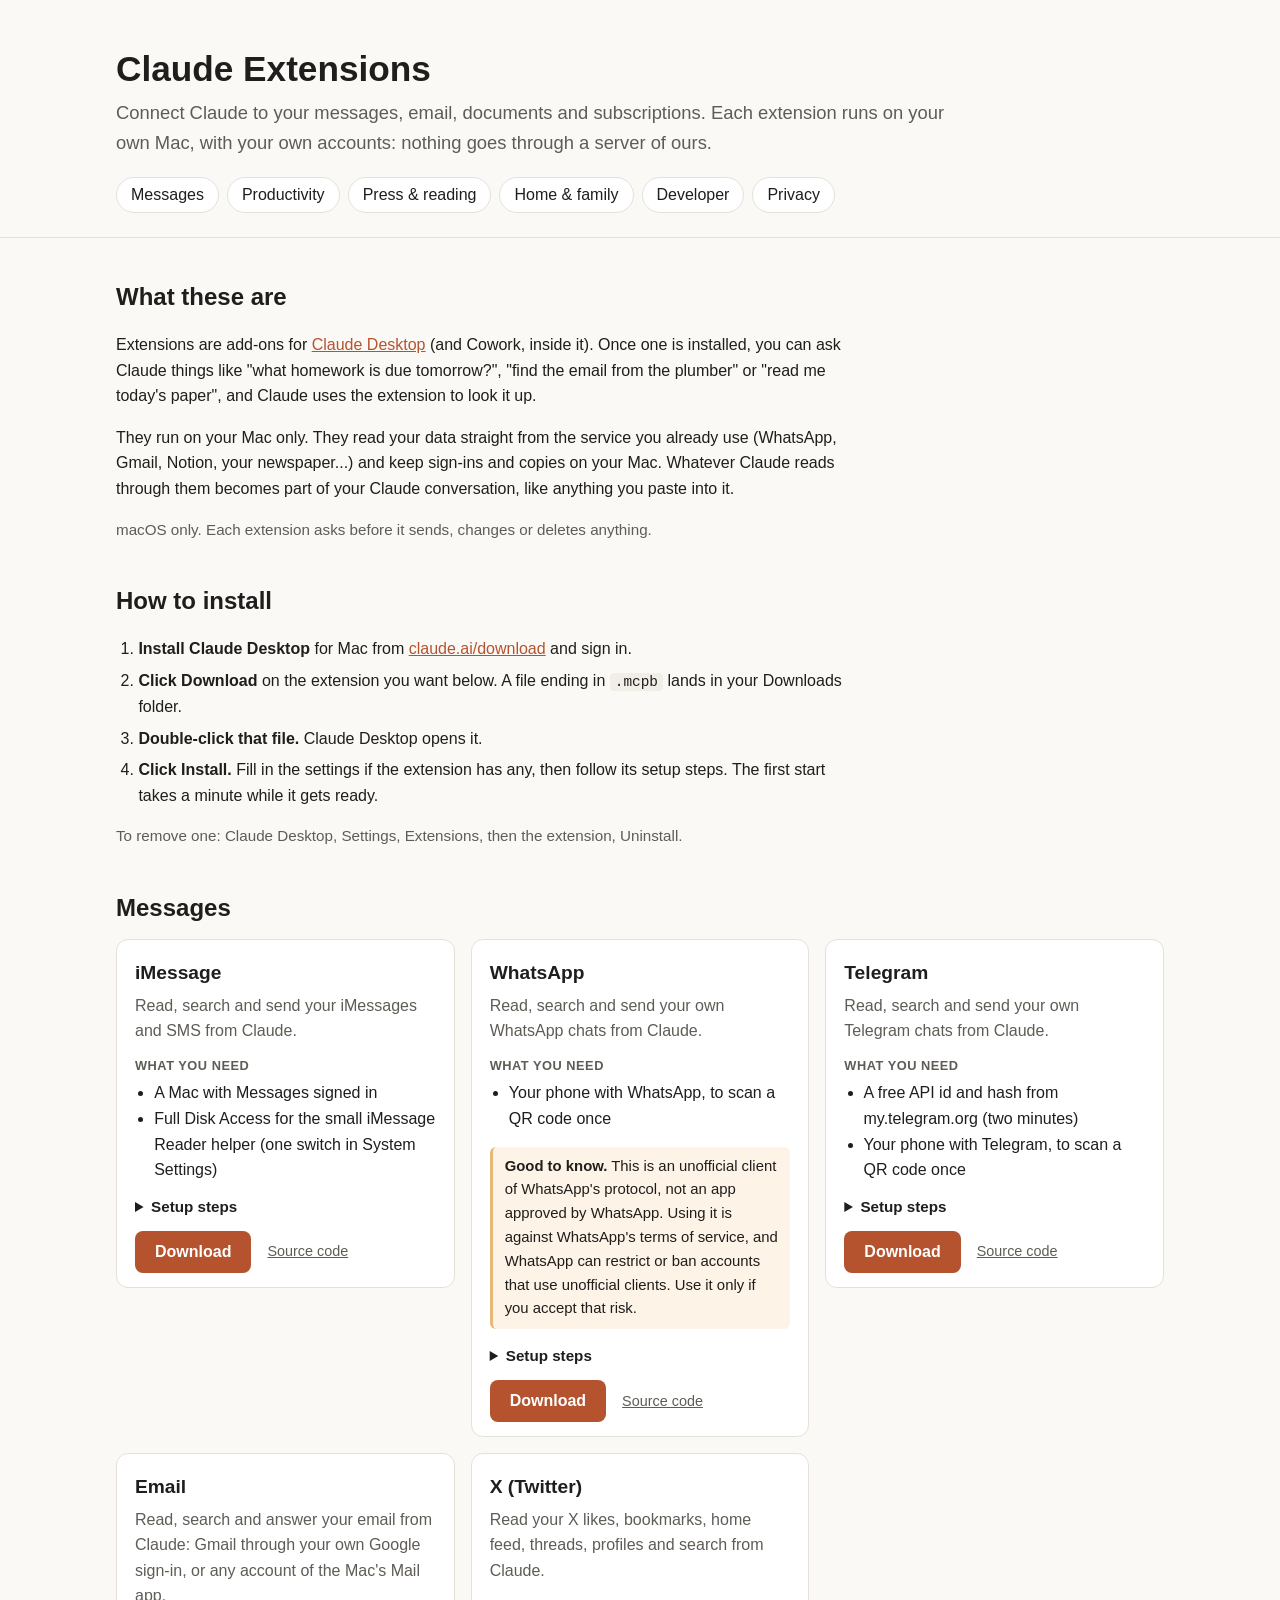
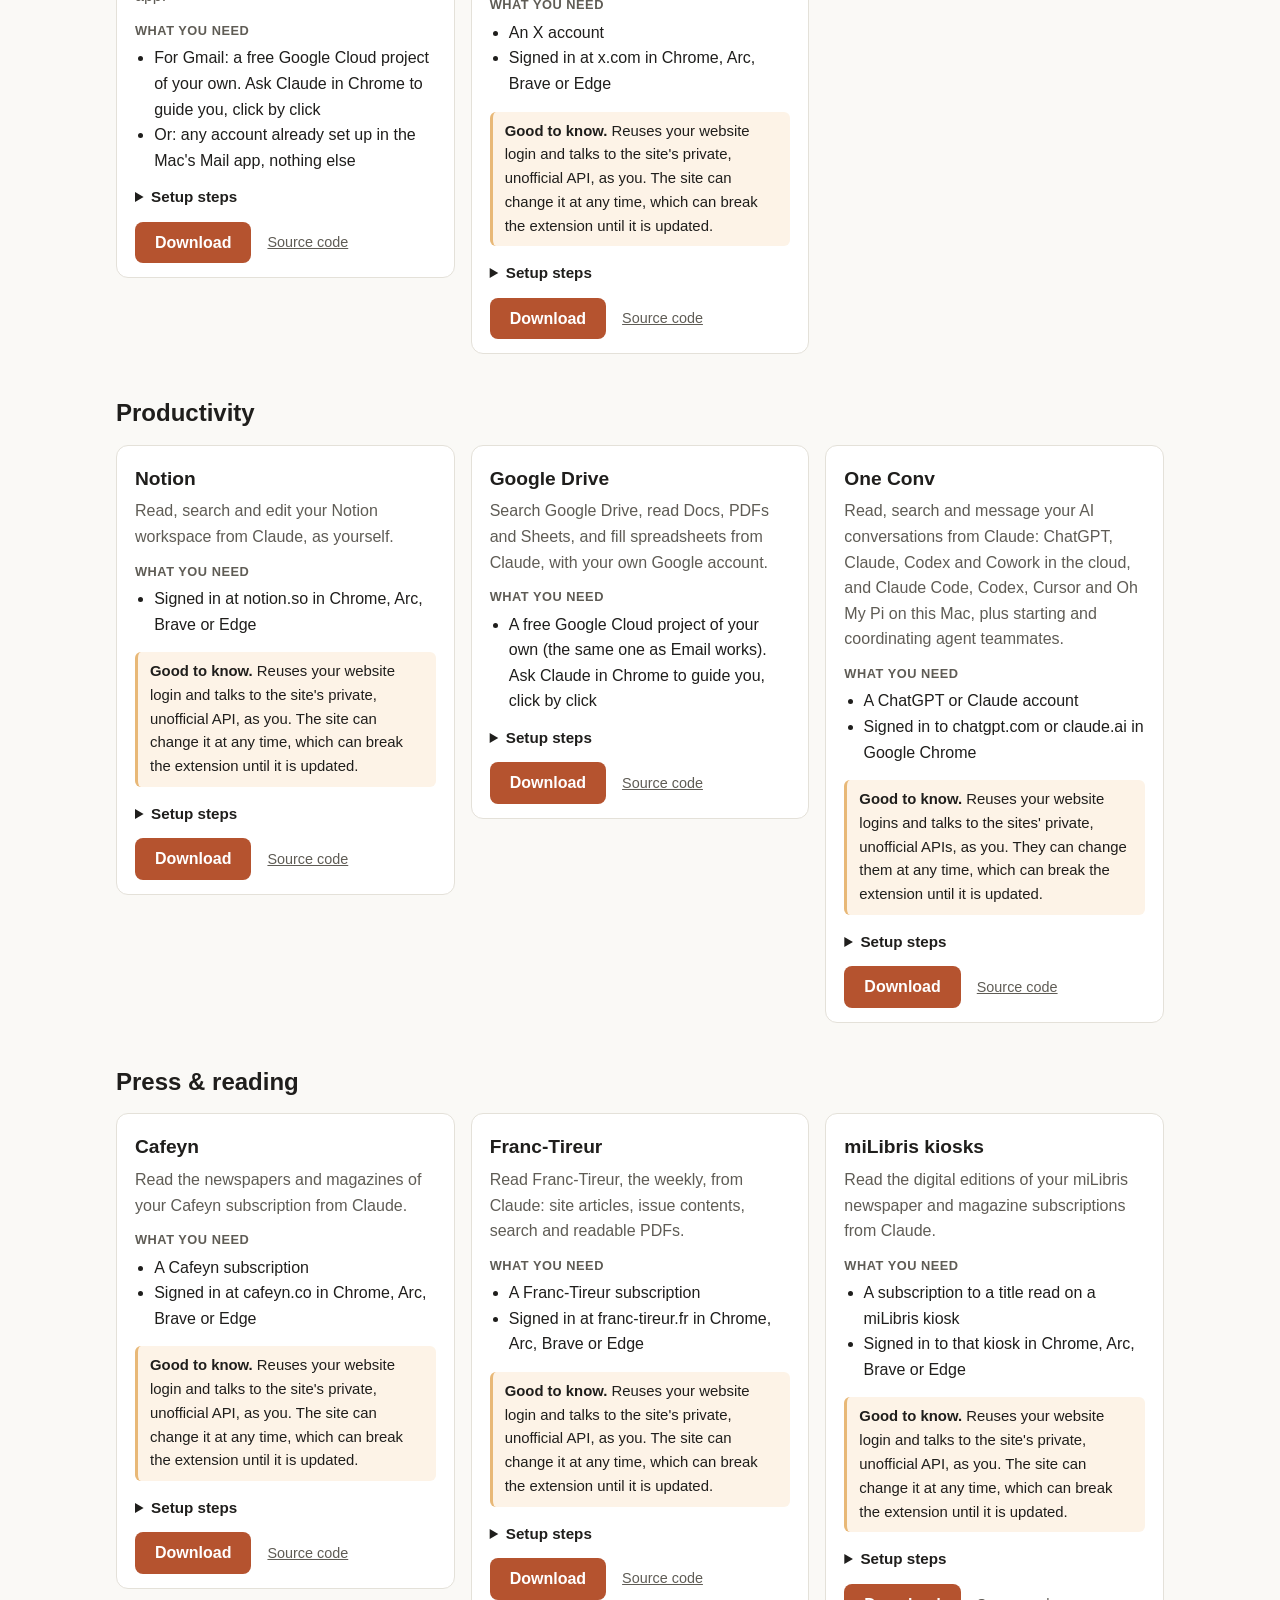
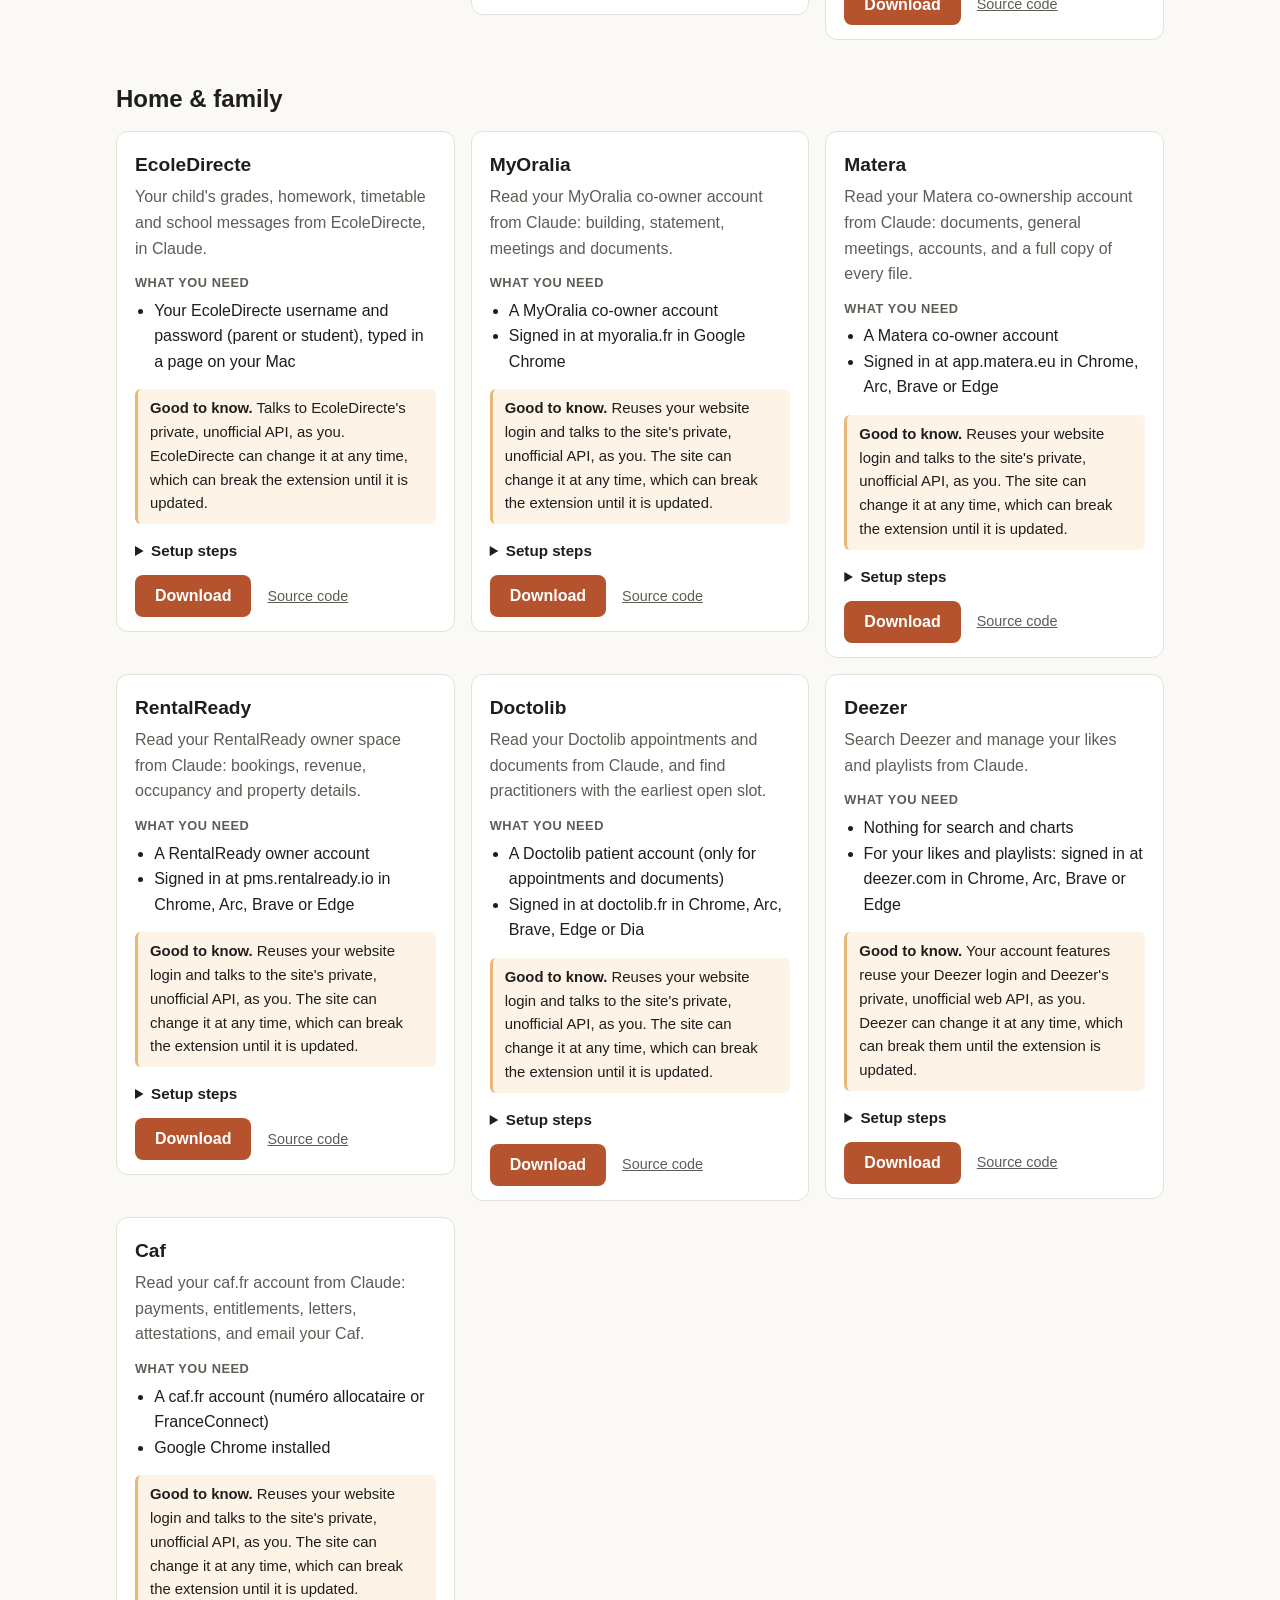
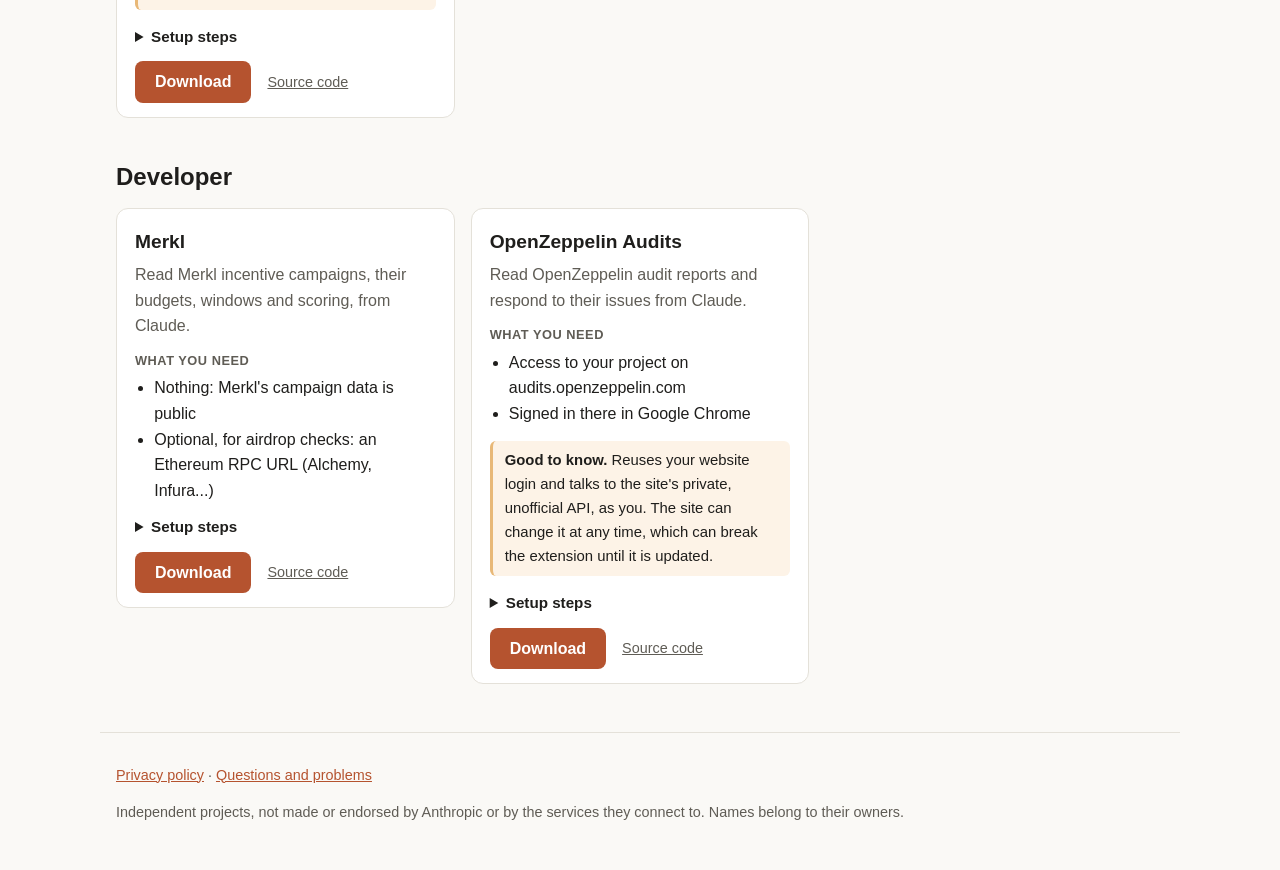
==== commit 2b21a919: "index.html: rebuild from released extensions" ====
--- a/index.html
+++ b/index.html
@@ -105,6 +105,23 @@
           <a class="source" href="https://github.com/ClementWalter/email-cli" rel="noopener">Source code</a>
         </p>
       </article>
+      <article class="card" id="x">
+        <h3>X (Twitter)</h3>
+        <p class="desc">Read your X likes, bookmarks, home feed, threads, profiles and search from Claude.</p>
+        <p class="label">What you need</p>
+        <ul class="needs"><li>An X account</li><li>Signed in at x.com in Chrome, Arc, Brave or Edge</li></ul>
+        <p class="risk"><strong>Good to know.</strong> Reuses your website login and talks to the site's private, unofficial API, as you. The site can change it at any time, which can break the extension until it is updated.</p>
+        <details>
+          <summary>Setup steps</summary>
+          <p>Read-only: the extension never posts, likes or follows.</p>
+          <ol><li>Sign in at <a href="https://x.com" rel="noopener">https://x.com</a> in Google Chrome (or Arc, Brave or Edge) on this Mac.</li><li>Ask Claude, for example: "what did I bookmark on X this week?" or "summarize this thread: <a href="https://x.com/…" rel="noopener">https://x.com/…</a>". The extension reads your X session from the browser.</li><li>The first time, macOS may ask whether to allow access to "Chrome Safe Storage": click Always Allow.</li></ol>
+          <p>If several X accounts are signed in, tell Claude which handle to use, or fill the Account setting of this extension.</p>
+        </details>
+        <p class="actions">
+          <a class="button" href="https://github.com/ClementWalter/x-cli/releases/latest/download/x-cli.mcpb" download>Download</a>
+          <a class="source" href="https://github.com/ClementWalter/x-cli" rel="noopener">Source code</a>
+        </p>
+      </article>
       </div>
     </section>
     <section class="group" id="productivity">
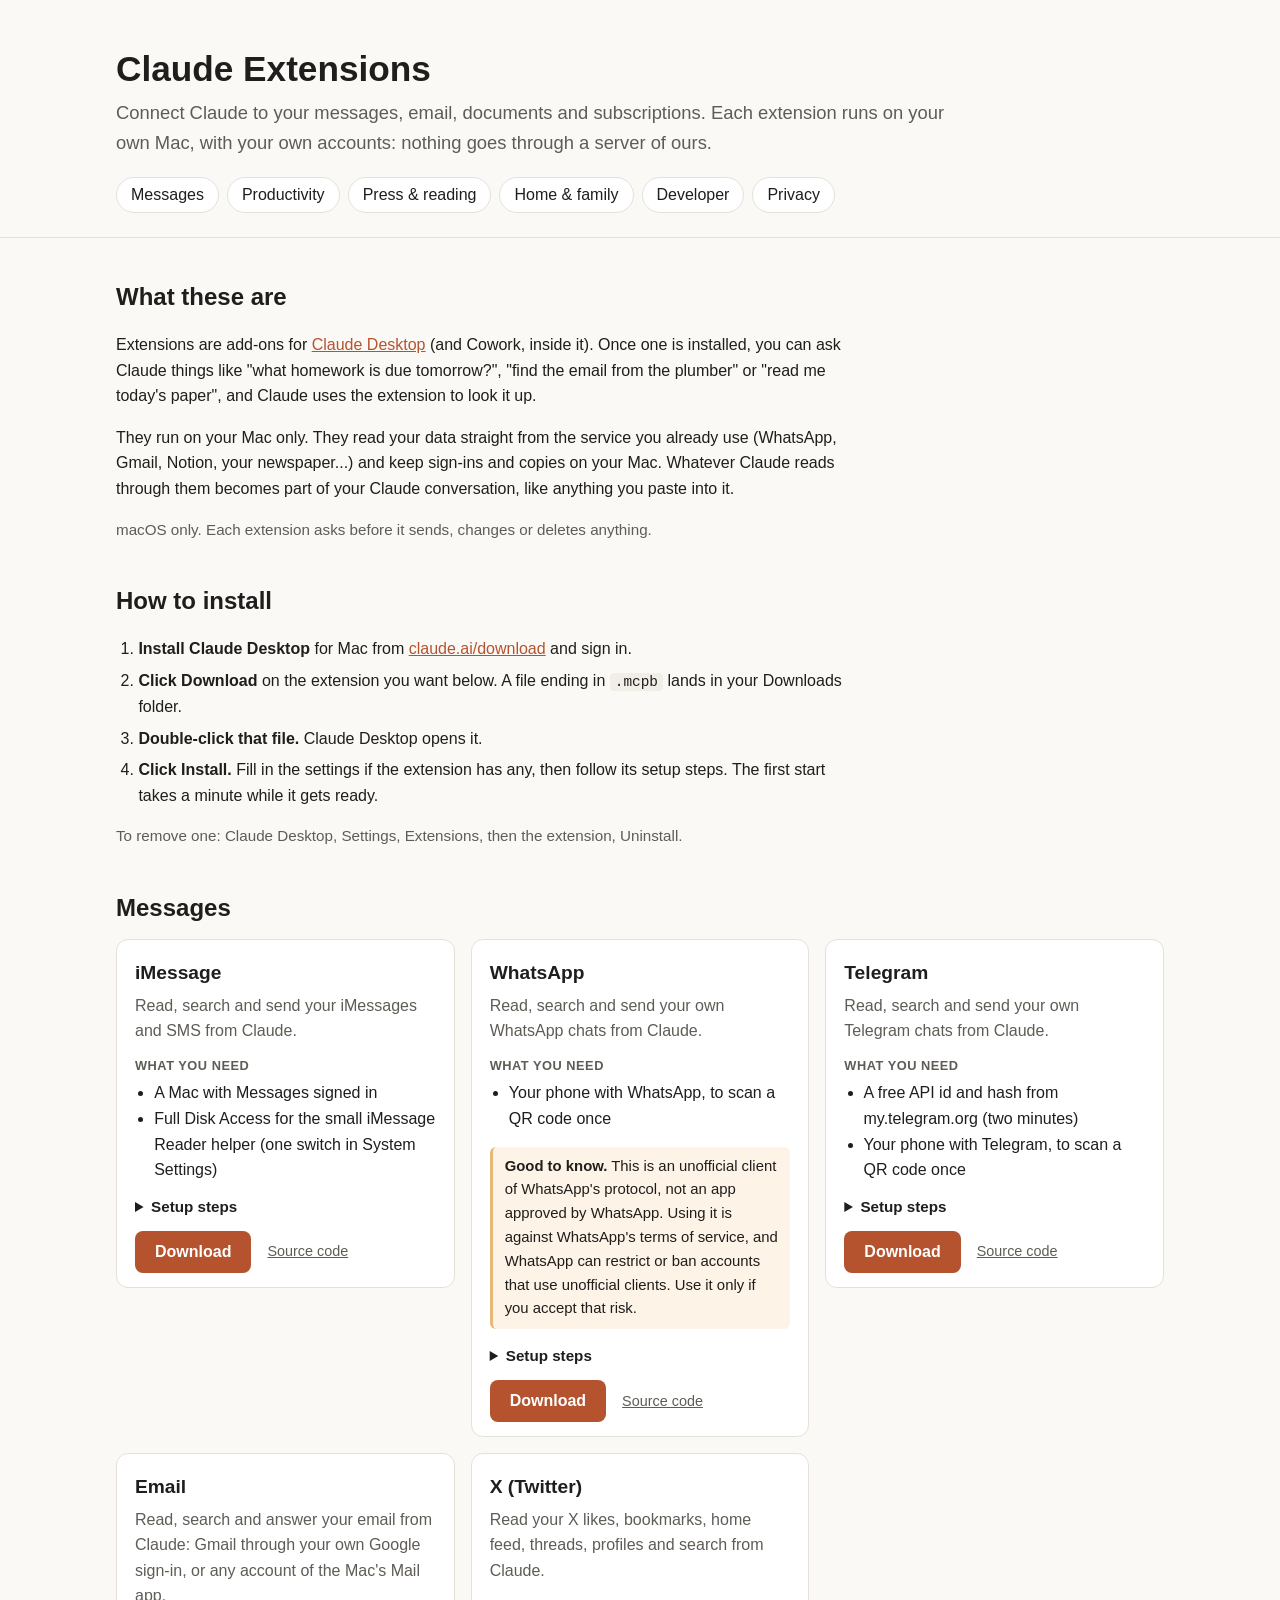
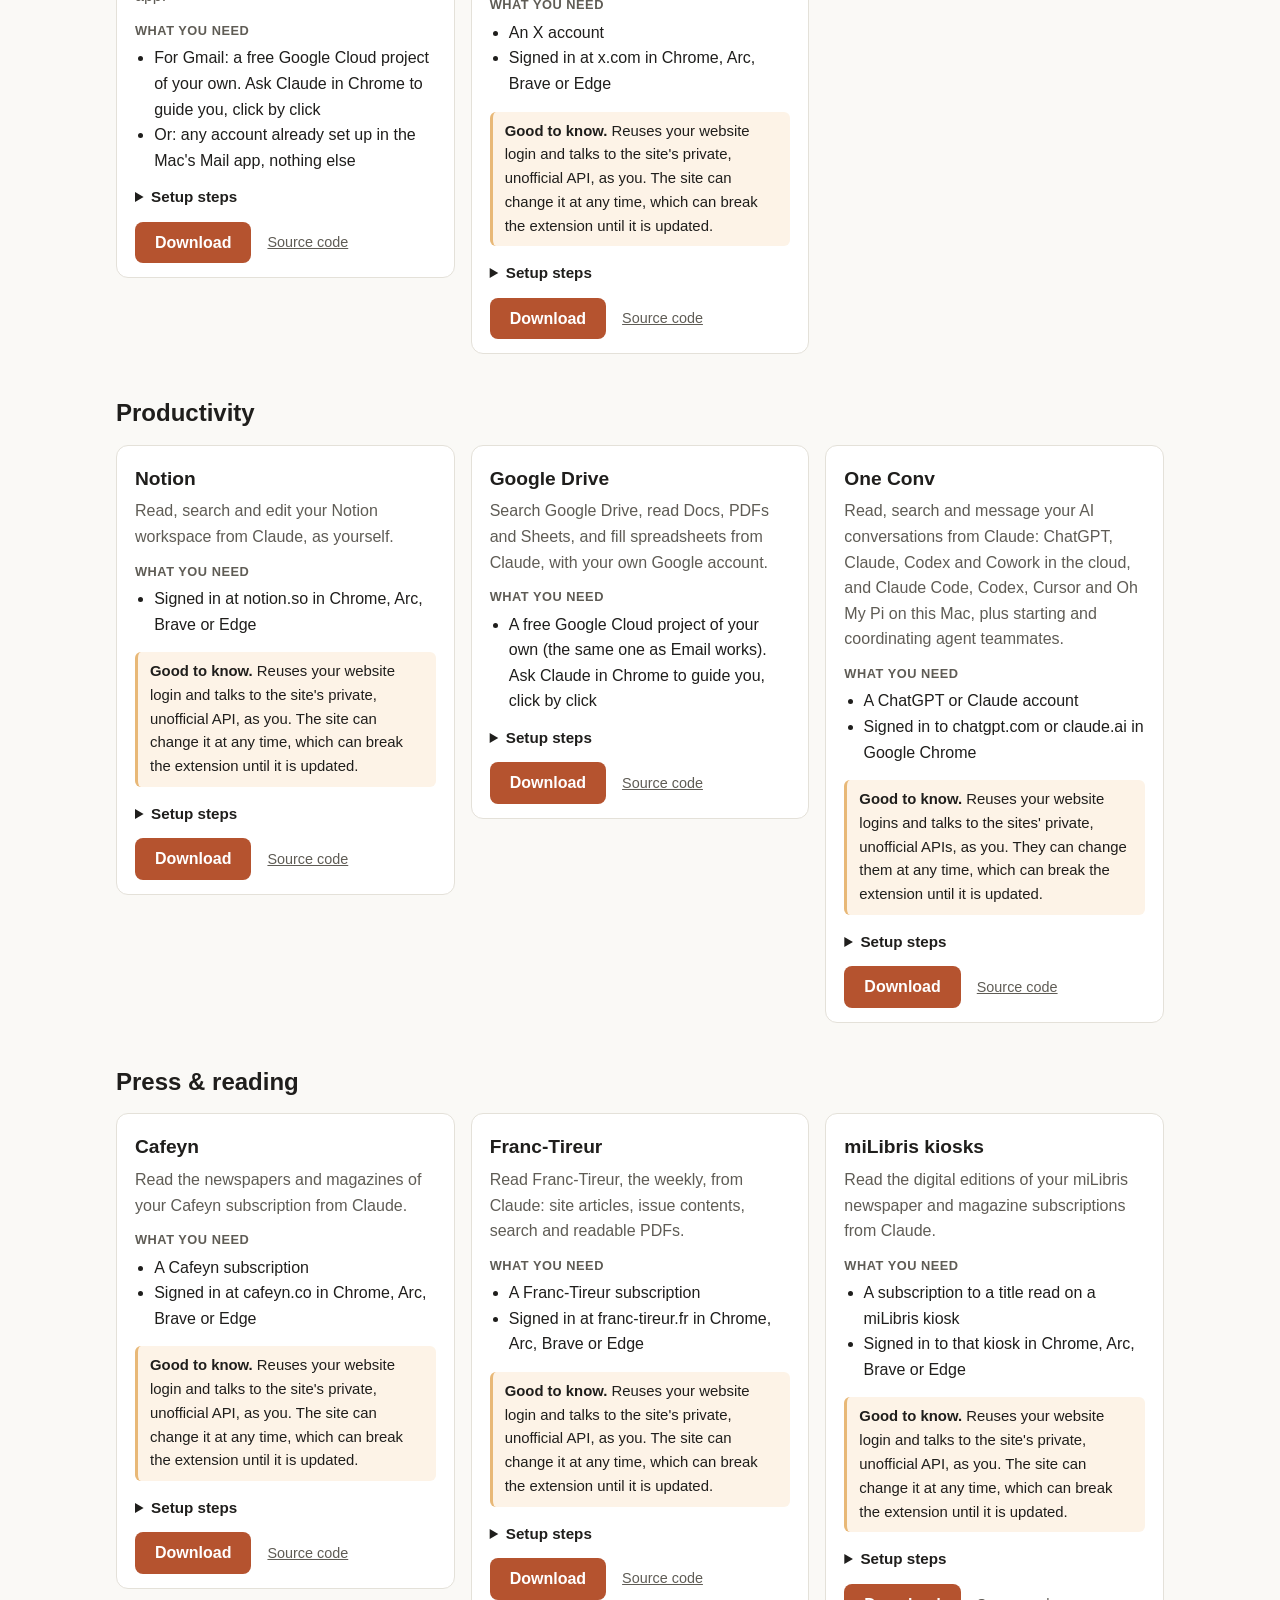
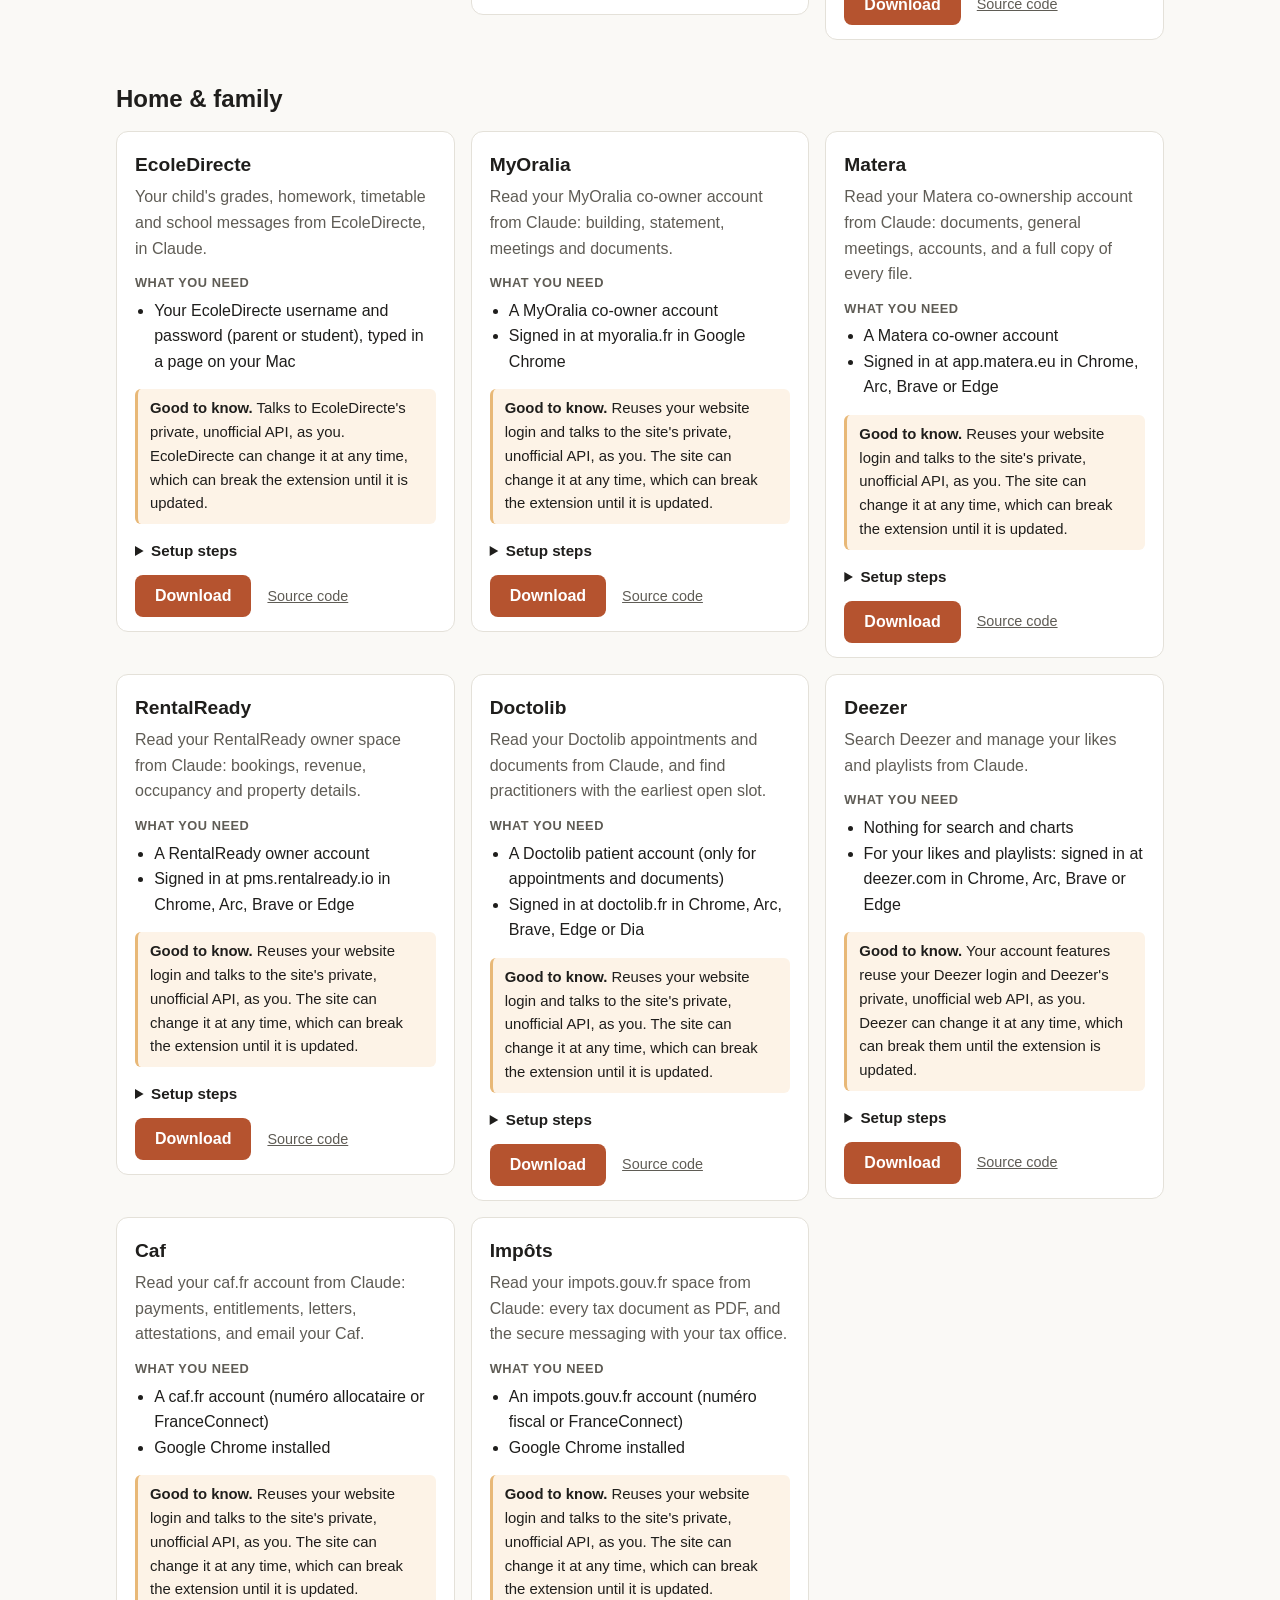
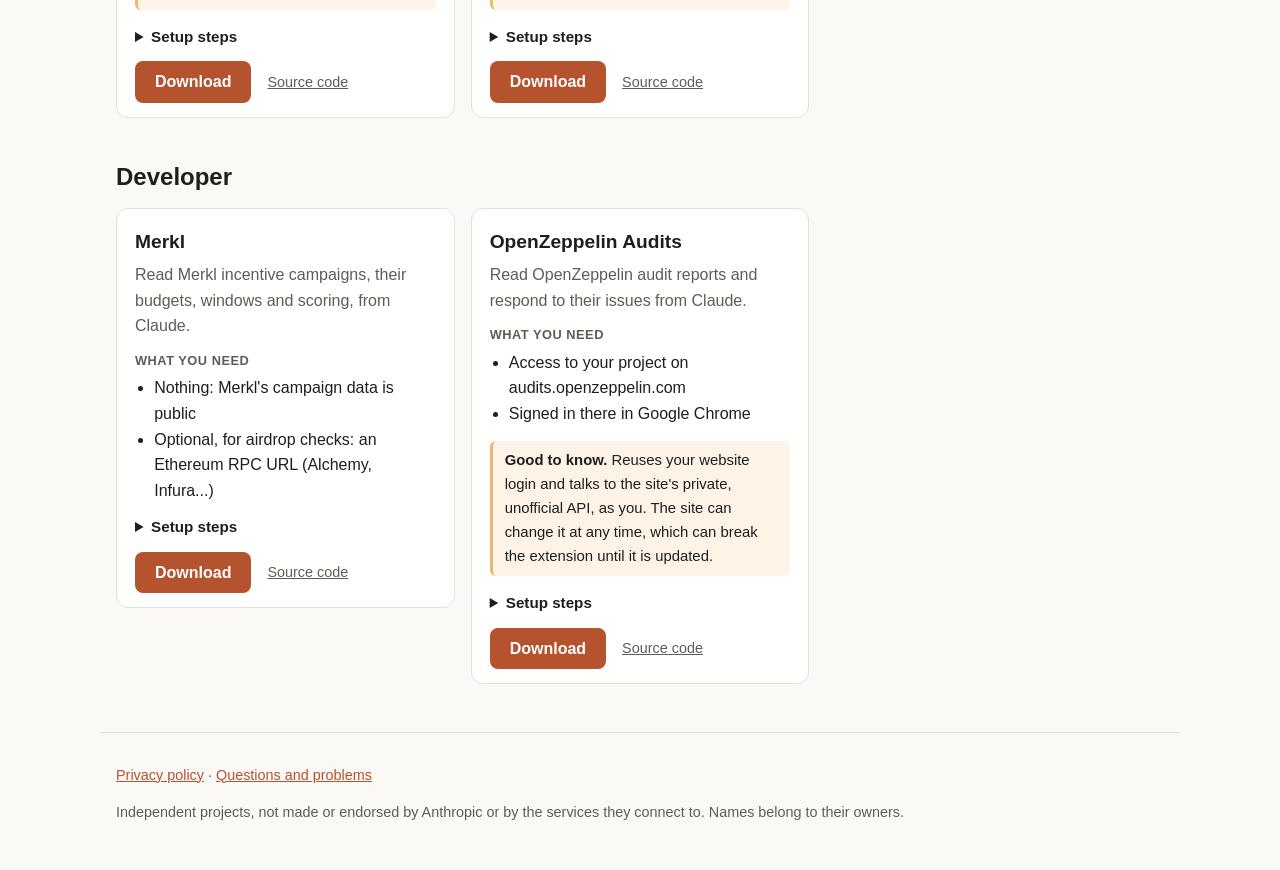
==== commit 8b9d3dc2: "index.html: rebuild from released extensions" ====
--- a/index.html
+++ b/index.html
@@ -376,6 +376,24 @@
           <a class="source" href="https://github.com/ClementWalter/caf-cli" rel="noopener">Source code</a>
         </p>
       </article>
+      <article class="card" id="impots">
+        <h3>Impôts</h3>
+        <p class="desc">Read your impots.gouv.fr space from Claude: every tax document as PDF, and the secure messaging with your tax office.</p>
+        <p class="label">What you need</p>
+        <ul class="needs"><li>An impots.gouv.fr account (numéro fiscal or FranceConnect)</li><li>Google Chrome installed</li></ul>
+        <p class="risk"><strong>Good to know.</strong> Reuses your website login and talks to the site's private, unofficial API, as you. The site can change it at any time, which can break the extension until it is updated.</p>
+        <details>
+          <summary>Setup steps</summary>
+          <p>Reads your impots.gouv.fr espace particulier as you: every document of the Documents page, all years (avis d'impôt, déclarations, taxes foncières and d'habitation, relances), which it saves to your Mac as PDF, and the messagerie sécurisée (your threads with the tax office, their attachments and acknowledgements of receipt). It can also write a new message to your tax office with attachments, after showing you the filled form.</p>
+          <p>Setup:</p>
+          <ol><li>Install Google Chrome if you do not have it.</li><li>In Claude, ask: "connect my impots.gouv.fr account". A separate Chrome window opens on the login page: sign in there with your numéro fiscal and password, or with FranceConnect.</li><li>Then ask for example "download all my avis d'impôt", "do I have new messages from the tax office?" or "write to my tax office about my taxe foncière".</li></ol>
+          <p>impots.gouv.fr blocks requests that do not come from a real browser, so the extension works through that dedicated Chrome window (its own profile, separate from your usual browser). Keep it open while you use the extension. The tax site signs you out quickly when idle: if Claude says you are not signed in, ask it to connect again and sign in in the window. Your password is never seen or stored by the extension. Opening a thread marks it as read on the site. Files are saved in the Download folder from this extension's settings (Downloads/impots by default).</p>
+        </details>
+        <p class="actions">
+          <a class="button" href="https://github.com/ClementWalter/impots-cli/releases/latest/download/impots-cli.mcpb" download>Download</a>
+          <a class="source" href="https://github.com/ClementWalter/impots-cli" rel="noopener">Source code</a>
+        </p>
+      </article>
       </div>
     </section>
     <section class="group" id="developer">
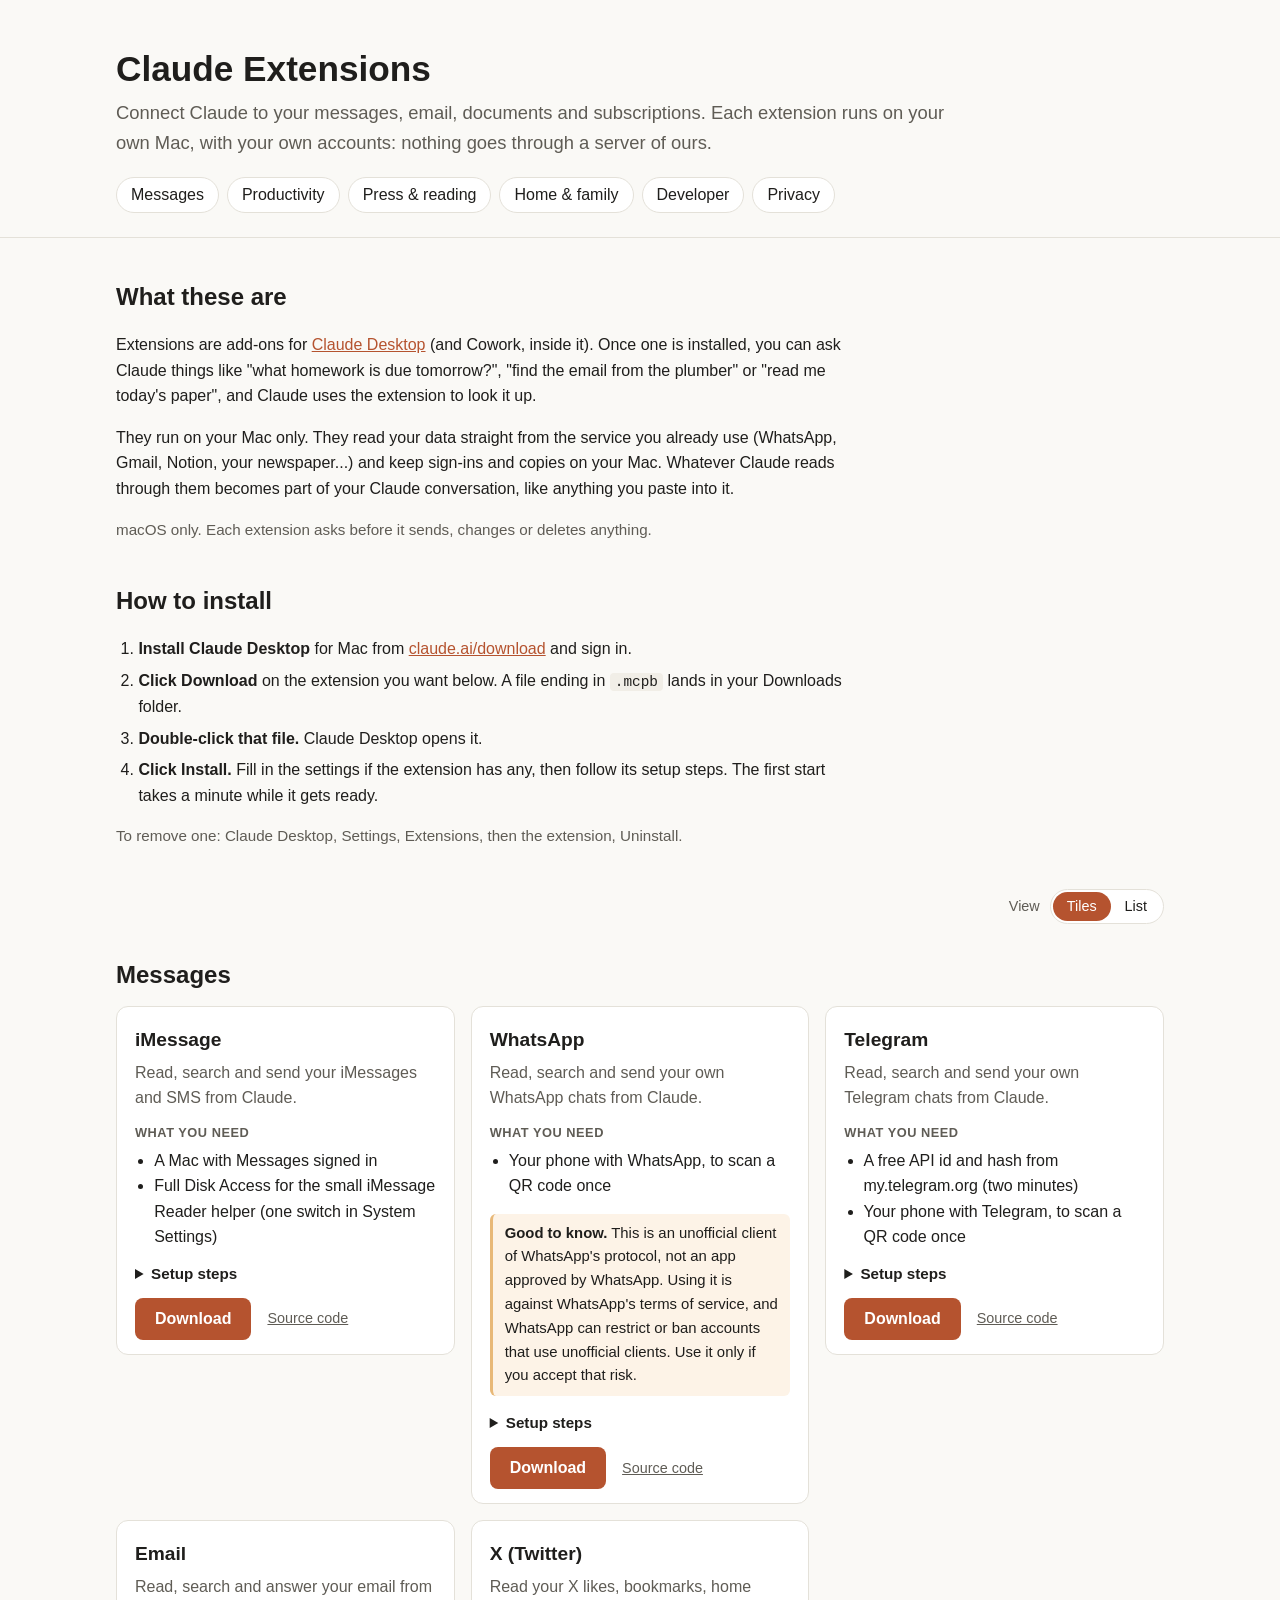
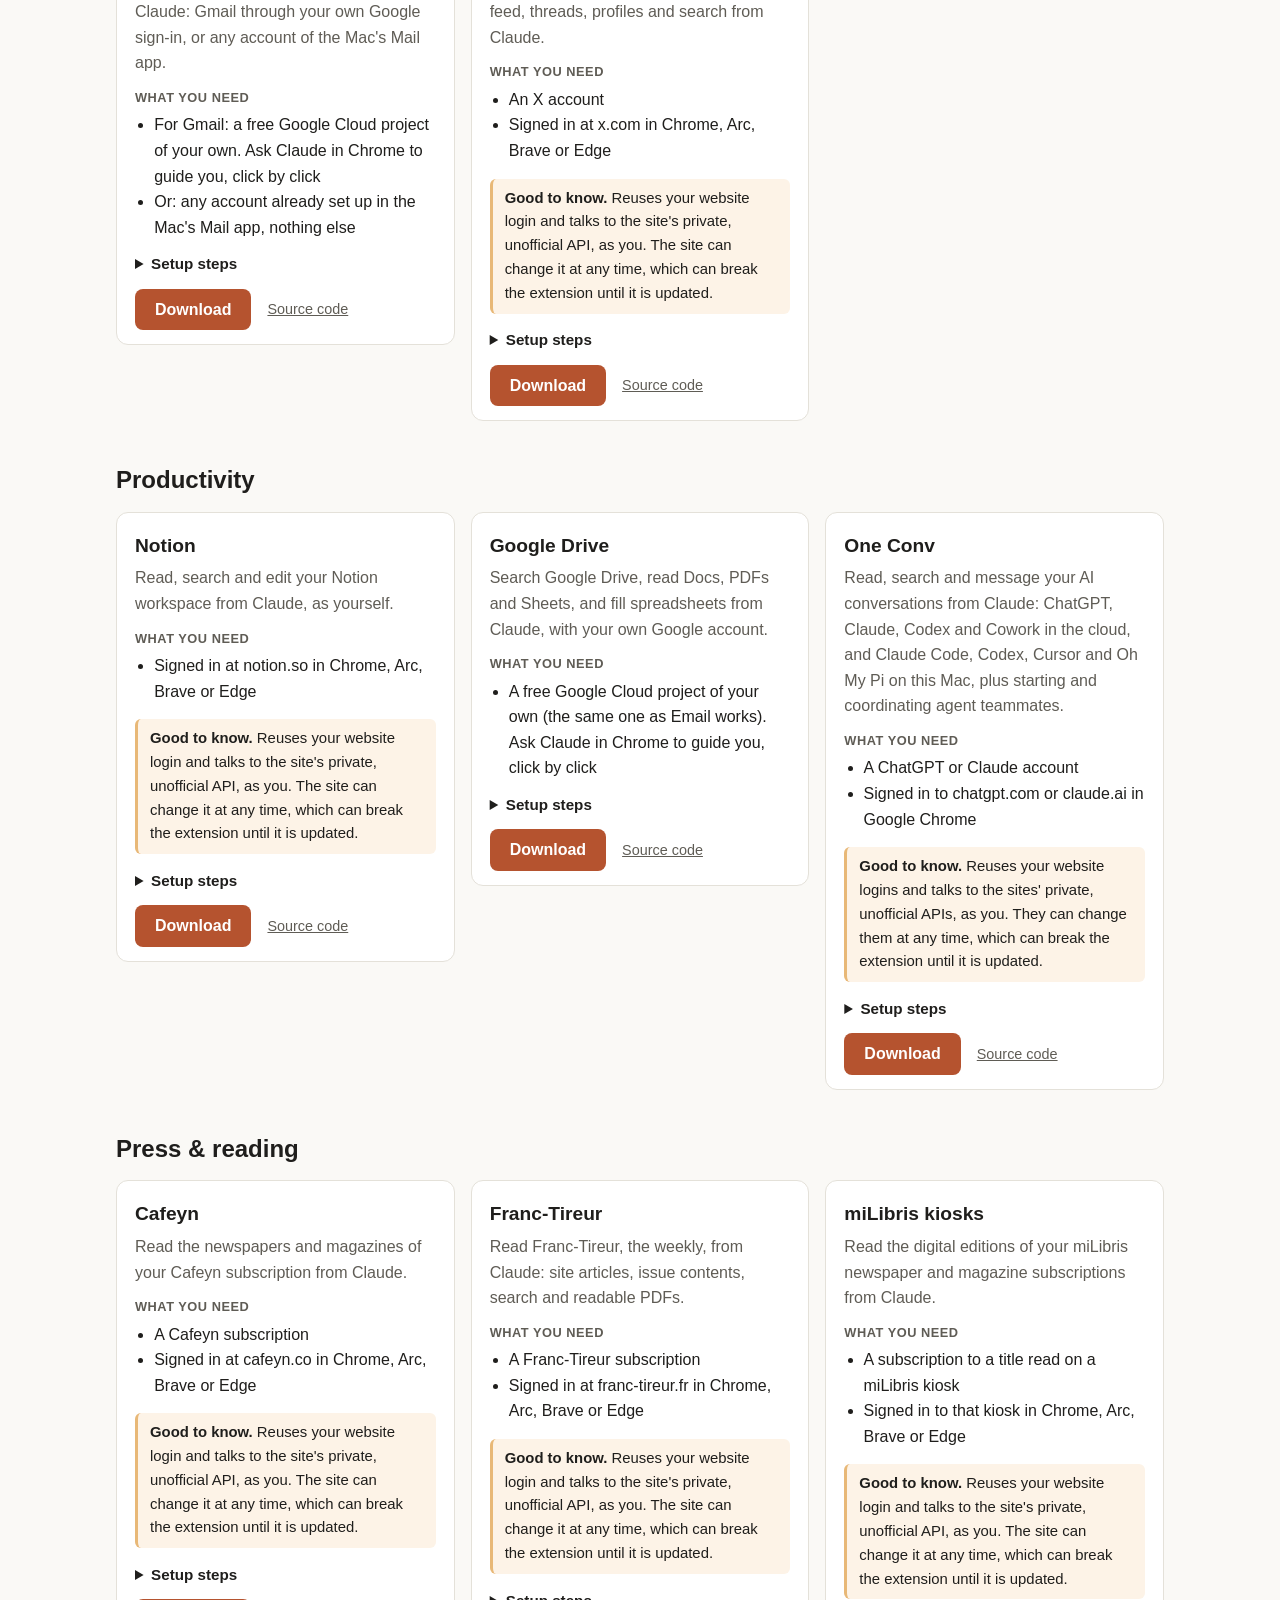
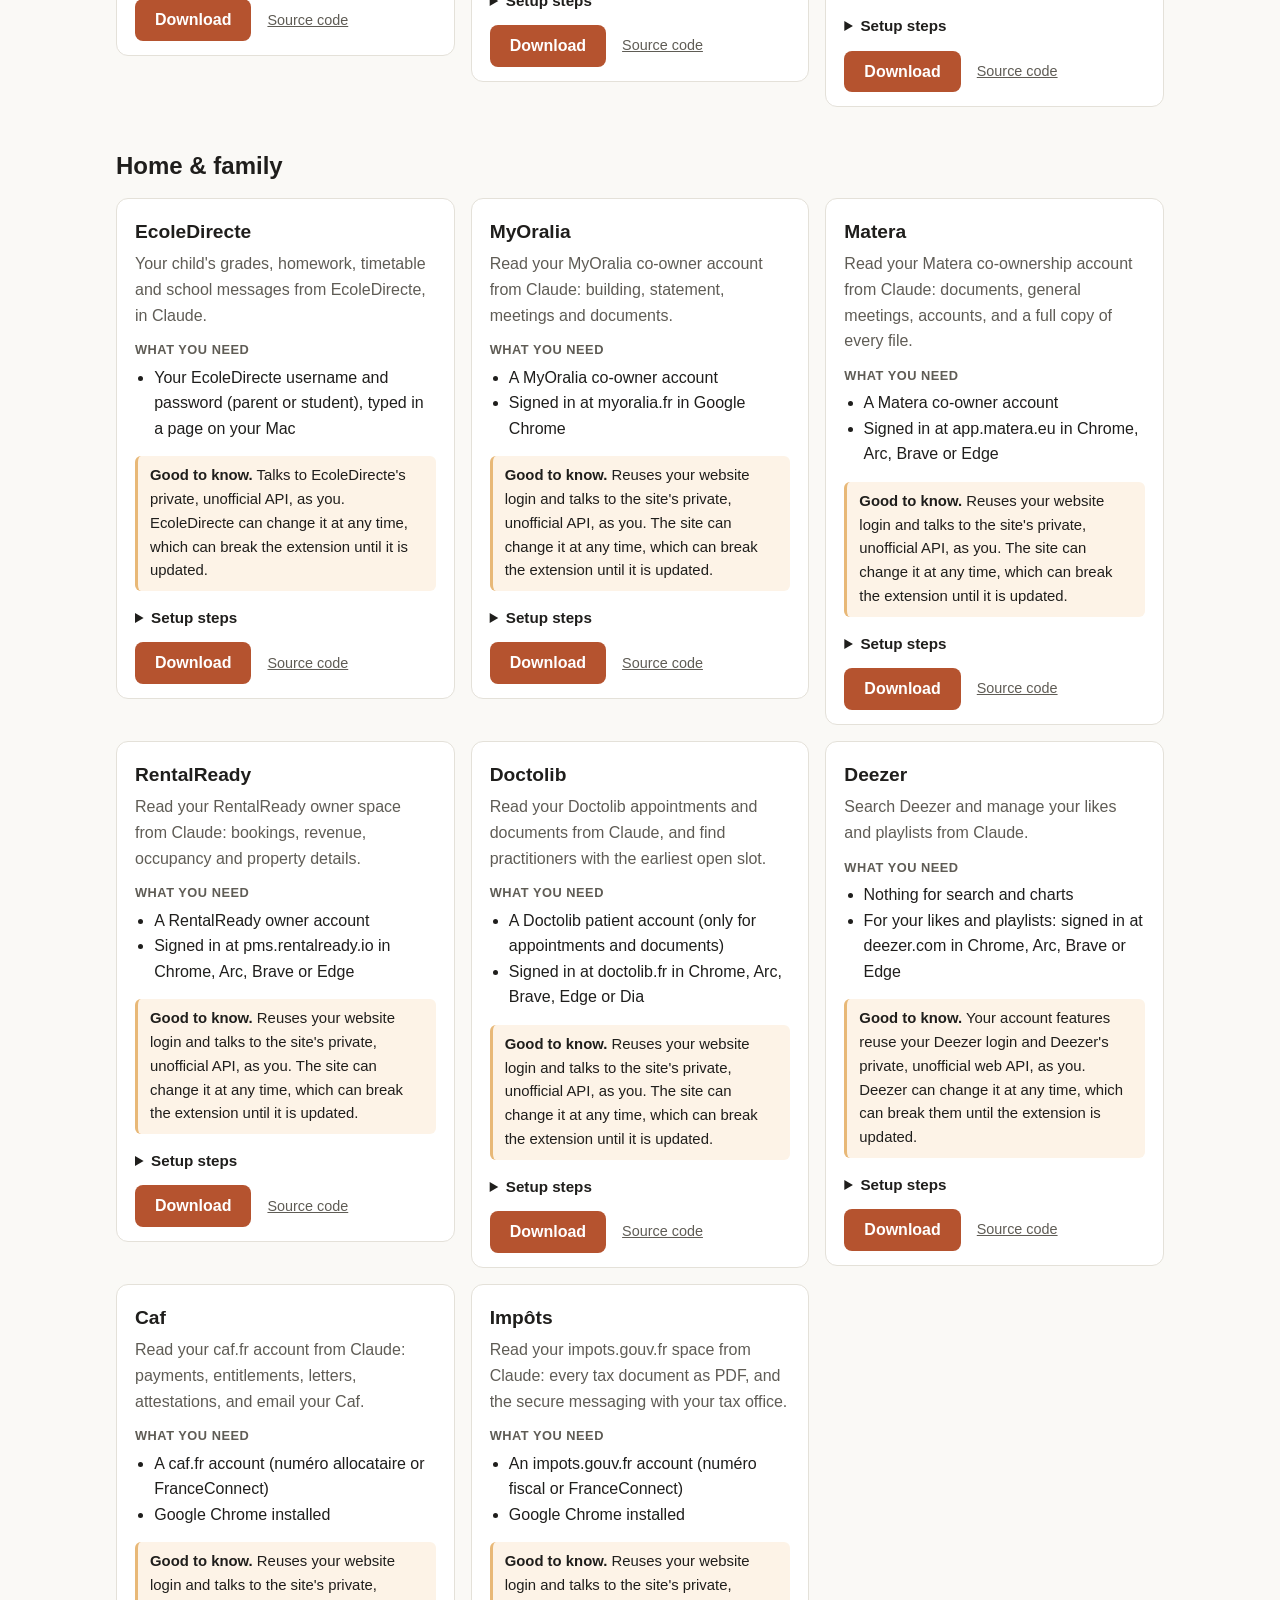
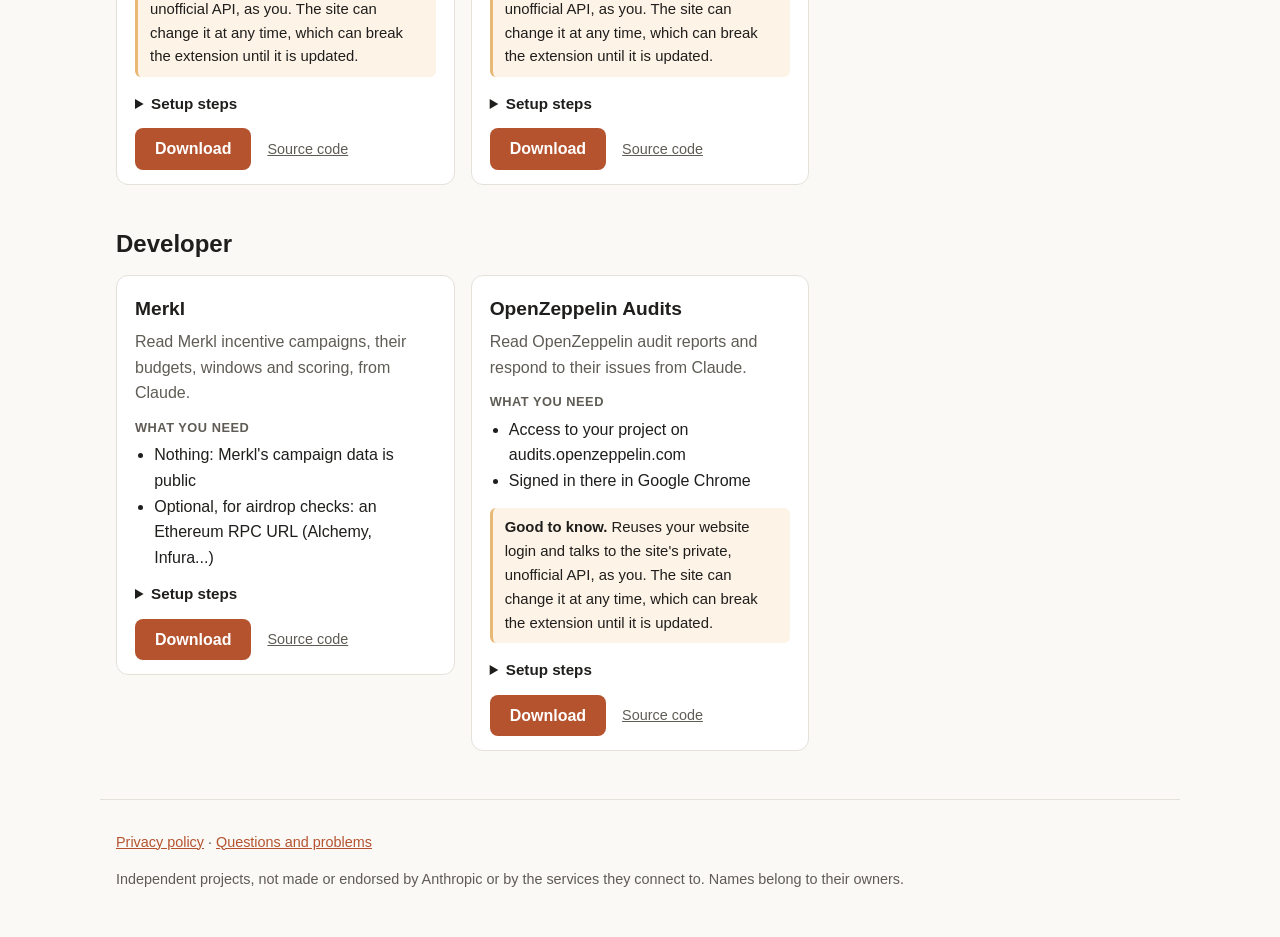
==== commit c2036cee: "Tiles/list switch on the download page List view shows one row per extension (name, summary, downloa" ====
--- a/index.html
+++ b/index.html
@@ -35,6 +35,14 @@
       <p class="note">To remove one: Claude Desktop, Settings, Extensions, then the extension, Uninstall.</p>
     </section>
 
+    <div class="toolbar" hidden>
+      <span class="toolbar-label" id="view-label">View</span>
+      <div class="view-toggle" role="group" aria-labelledby="view-label">
+        <button type="button" data-view="tiles" aria-pressed="true">Tiles</button>
+        <button type="button" data-view="list" aria-pressed="false">List</button>
+      </div>
+    </div>
+
     <section class="group" id="messages">
       <h2>Messages</h2>
       <div class="grid">
@@ -442,5 +450,27 @@
     <p><a href="privacy/">Privacy policy</a> · <a href="https://github.com/ClementWalter/claude-extensions/issues" rel="noopener">Questions and problems</a></p>
     <p>Independent projects, not made or endorsed by Anthropic or by the services they connect to. Names belong to their owners.</p>
   </footer>
+  <script>
+    // Tiles/list switch: a class on <body>, remembered per browser. Without JS the page stays in tiles.
+    (function () {
+      var KEY = "extensions-view";
+      var bar = document.querySelector(".toolbar");
+      var buttons = bar.querySelectorAll("button[data-view]");
+      function apply(view) {
+        document.body.classList.toggle("view-list", view === "list");
+        buttons.forEach(function (b) { b.setAttribute("aria-pressed", String(b.dataset.view === view)); });
+      }
+      var saved = null;
+      try { saved = localStorage.getItem(KEY); } catch (e) {}
+      apply(saved === "list" ? "list" : "tiles");
+      buttons.forEach(function (b) {
+        b.addEventListener("click", function () {
+          apply(b.dataset.view);
+          try { localStorage.setItem(KEY, b.dataset.view); } catch (e) {}
+        });
+      });
+      bar.hidden = false;
+    })();
+  </script>
 </body>
 </html>
--- a/style.css
+++ b/style.css
@@ -149,6 +149,91 @@
   font-size: 0.9rem;
 }
 
+/* Tiles/list switch */
+.toolbar {
+  position: sticky;
+  top: 0;
+  z-index: 1;
+  display: flex;
+  align-items: center;
+  justify-content: flex-end;
+  gap: 10px;
+  margin: 32px 0 -16px;
+  padding: 8px 0;
+  background: var(--bg);
+}
+.toolbar[hidden] { display: none; }
+.toolbar-label { font-size: 0.9rem; color: var(--muted); }
+
+.view-toggle {
+  display: inline-flex;
+  border: 1px solid var(--border);
+  border-radius: 999px;
+  background: var(--surface);
+  padding: 2px;
+}
+.view-toggle button {
+  font: inherit;
+  font-size: 0.9rem;
+  border: 0;
+  border-radius: 999px;
+  background: transparent;
+  color: var(--text);
+  padding: 3px 14px;
+  cursor: pointer;
+}
+.view-toggle button[aria-pressed="true"] { background: var(--accent); color: var(--accent-text); }
+.view-toggle button:focus-visible { outline: 2px solid var(--accent); outline-offset: 2px; }
+
+/* List view: one row per extension (name, summary, download). Opening "Setup steps"
+   also reveals what you need and the warning, which the row hides. */
+.view-list .grid {
+  display: block;
+  background: var(--surface);
+  border: 1px solid var(--border);
+  border-radius: 12px;
+  overflow: hidden;
+}
+.view-list .card {
+  display: grid;
+  grid-template-columns: minmax(120px, 190px) minmax(0, 1fr) auto;
+  column-gap: 20px;
+  align-items: baseline;
+  border: 0;
+  border-bottom: 1px solid var(--border);
+  border-radius: 0;
+  padding: 12px 16px;
+}
+.view-list .card:last-child { border-bottom: 0; }
+.view-list .card h3 { grid-column: 1; grid-row: 1; font-size: 1.05rem; margin: 0; }
+.view-list .card .desc { grid-column: 2; grid-row: 1; margin: 0; }
+.view-list .card .actions { grid-column: 3; grid-row: 1; margin: 0; gap: 12px; white-space: nowrap; }
+.view-list .card .button { padding: 4px 14px; }
+.view-list .card details,
+.view-list .card .label,
+.view-list .card .needs,
+.view-list .card .risk { grid-column: 2 / -1; }
+.view-list .card details { order: 1; margin: 4px 0 0; }
+.view-list .card .label,
+.view-list .card .needs,
+.view-list .card .risk { display: none; order: 2; }
+.view-list .card:has(details[open]) .label,
+.view-list .card:has(details[open]) .needs,
+.view-list .card:has(details[open]) .risk { display: block; }
+.view-list .card:has(details[open]) .label { margin-top: 8px; }
+
+@media (max-width: 640px) {
+  .view-list .card { grid-template-columns: minmax(0, 1fr) auto; row-gap: 4px; }
+  .view-list .card h3 { grid-column: 1; grid-row: 1; }
+  .view-list .card .actions { grid-column: 2; grid-row: 1; }
+  .view-list .card .desc { grid-column: 1 / -1; grid-row: 2; }
+  .view-list .card details,
+  .view-list .card .label,
+  .view-list .card .needs,
+  .view-list .card .risk { grid-column: 1 / -1; }
+  .view-list .card .source { display: none; }
+}
+
 /* Privacy policy */
 .policy { max-width: 46em; }
 .policy h2 { font-size: 1.3rem; margin-top: 32px; }
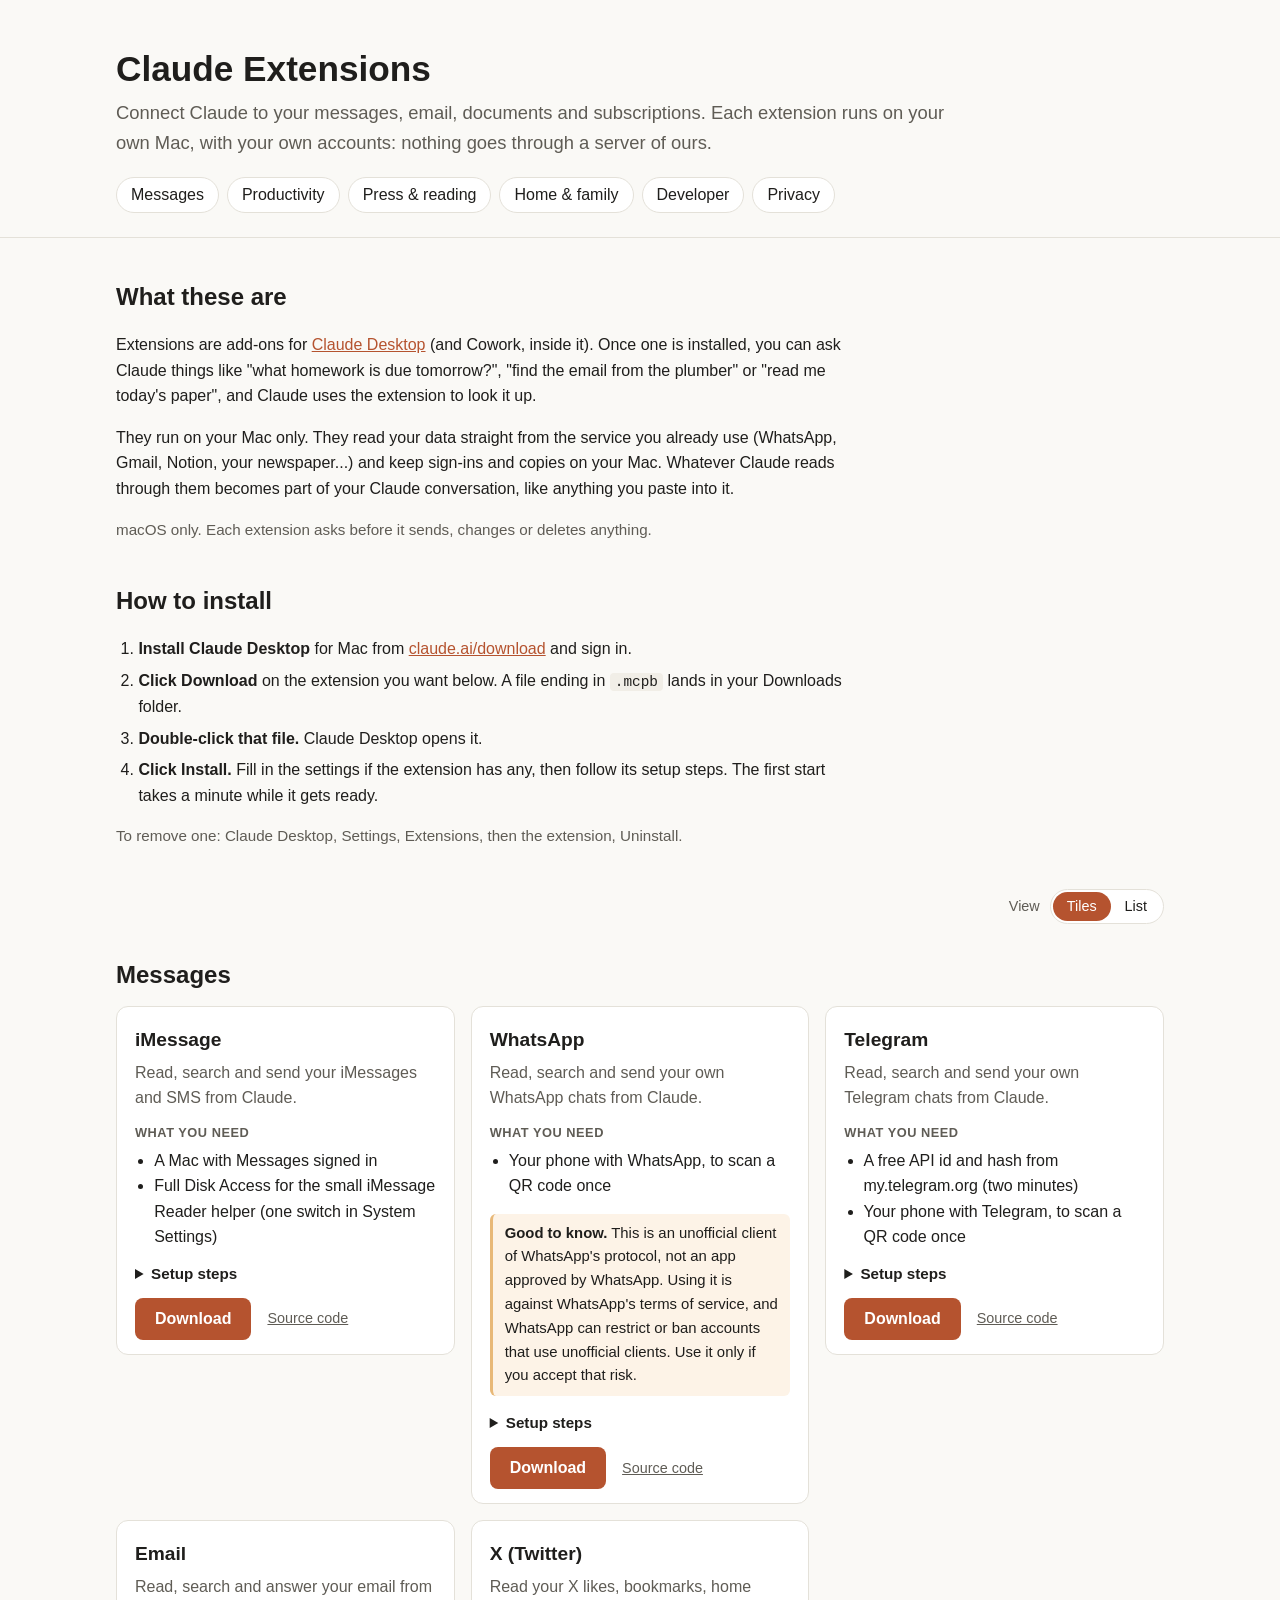
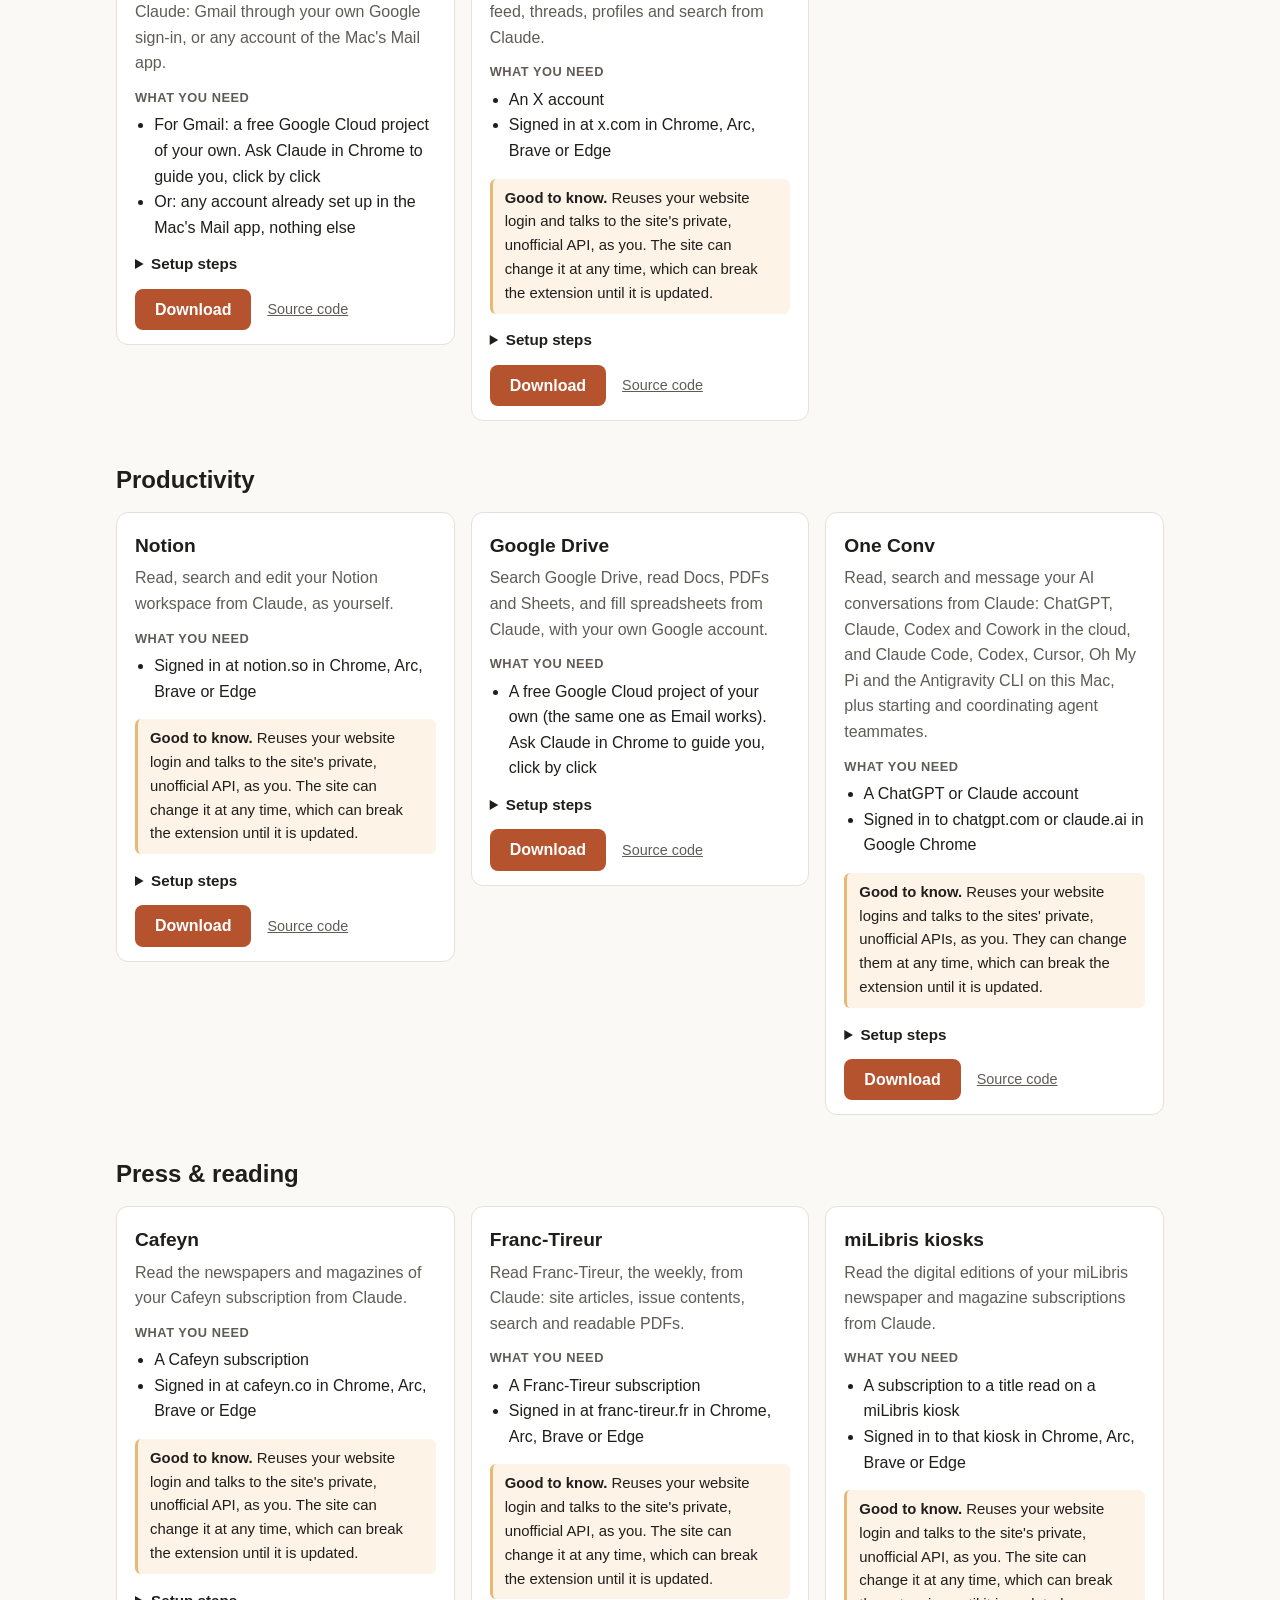
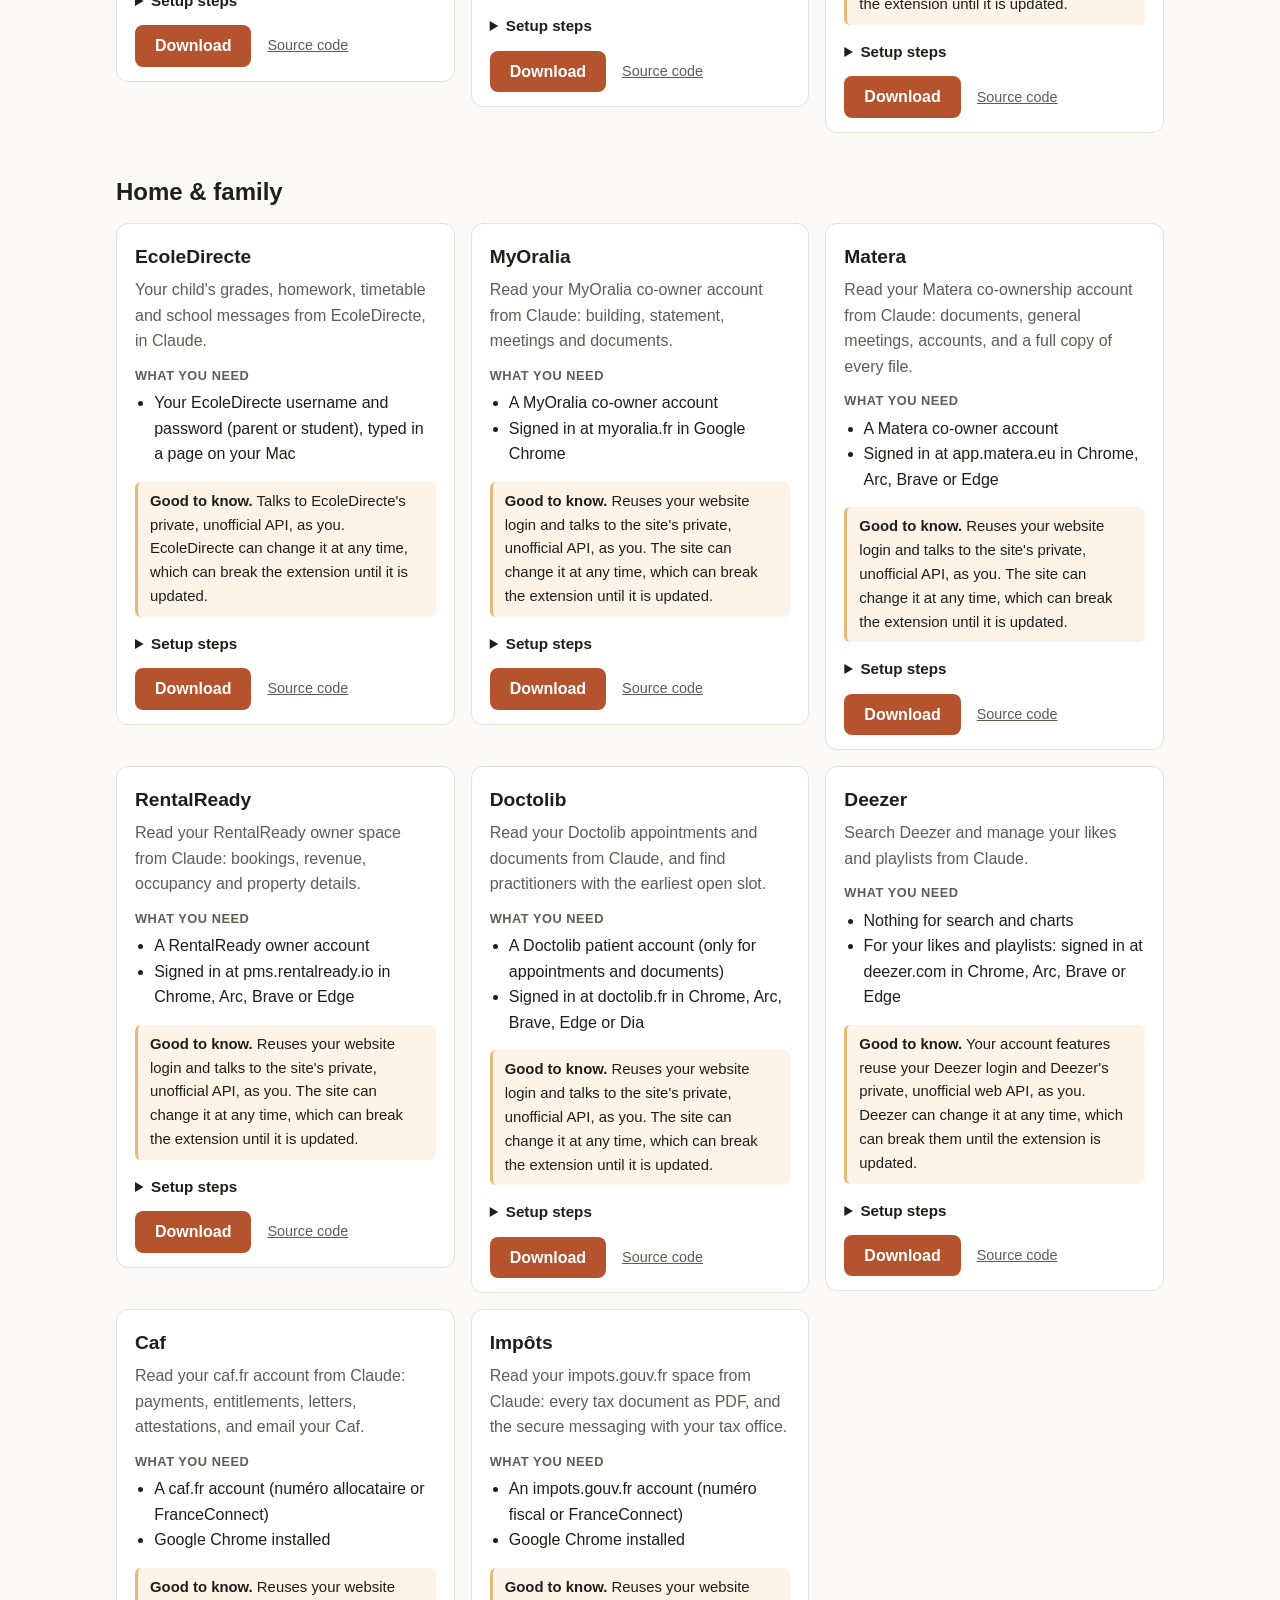
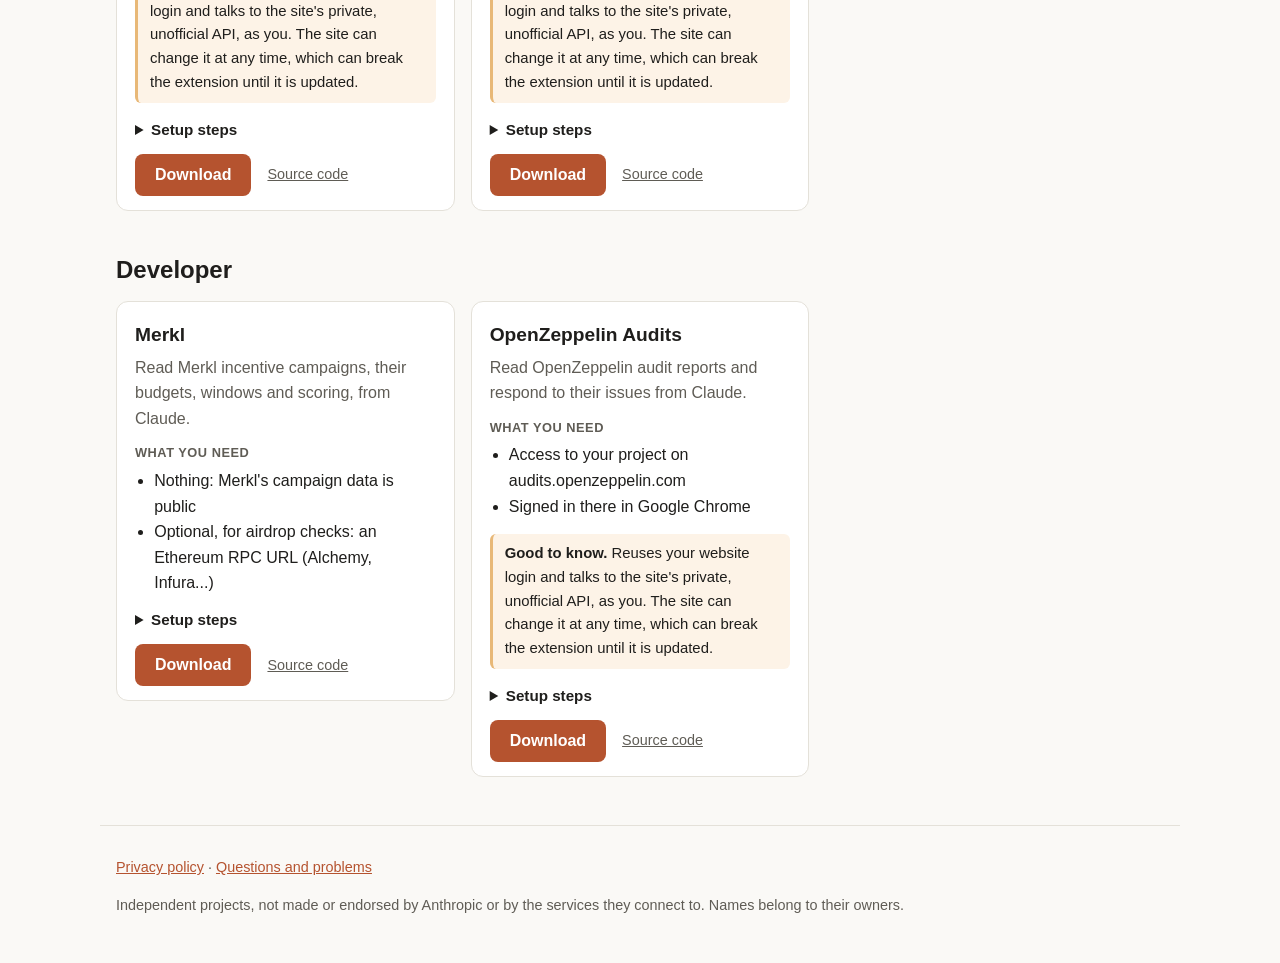
==== commit 3494be93: "index.html: rebuild from released extensions" ====
--- a/index.html
+++ b/index.html
@@ -175,14 +175,14 @@
       </article>
       <article class="card" id="one-conv">
         <h3>One Conv</h3>
-        <p class="desc">Read, search and message your AI conversations from Claude: ChatGPT, Claude, Codex and Cowork in the cloud, and Claude Code, Codex, Cursor and Oh My Pi on this Mac, plus starting and coordinating agent teammates.</p>
+        <p class="desc">Read, search and message your AI conversations from Claude: ChatGPT, Claude, Codex and Cowork in the cloud, and Claude Code, Codex, Cursor, Oh My Pi and the Antigravity CLI on this Mac, plus starting and coordinating agent teammates.</p>
         <p class="label">What you need</p>
         <ul class="needs"><li>A ChatGPT or Claude account</li><li>Signed in to chatgpt.com or claude.ai in Google Chrome</li></ul>
         <p class="risk"><strong>Good to know.</strong> Reuses your website logins and talks to the sites' private, unofficial APIs, as you. They can change them at any time, which can break the extension until it is updated.</p>
         <details>
           <summary>Setup steps</summary>
           <p>Brings your conversation history from ChatGPT, Claude (claude.ai chats), Codex cloud and Cowork into Claude: list your conversations, read one in full, and search everything you have said or been told, across products.</p>
-          <p>It also reads your local agent history (Claude Code, Codex CLI, Cursor, Oh My Pi), starts and stops agent teammates on this Mac, runs topics and routines between them, and exposes the fine-tuning and usage-accounting tools of the one-conv CLI.</p>
+          <p>It also reads your local agent history (Claude Code, Codex CLI, Cursor, Oh My Pi, Antigravity CLI), and lets the agents running on this Mac message each other.</p>
           <p>Setup:</p>
           <ol><li>In Google Chrome (or Arc, Brave, Edge), sign in to the products you want to read: <a href="https://chatgpt.com" rel="noopener">https://chatgpt.com</a>, <a href="https://claude.ai" rel="noopener">https://claude.ai</a>.</li><li>In Claude, ask: "connect one-conv to my ChatGPT". Claude runs the connect tool and macOS asks whether "credential-helper" may use the "Chrome Safe Storage" keychain item: type your Mac password and click Always Allow. This is how the extension reuses your browser session, once; later reads never ask again.</li><li>Ask: "pull my ChatGPT history". Claude copies your conversations onto this Mac (100 by default, more on request), then can list, read and search them, e.g. "what did ChatGPT tell me about my mortgage last spring?".</li></ol>
           <p>Your conversations stay on this Mac, in a local history that only you and Claude read.</p>
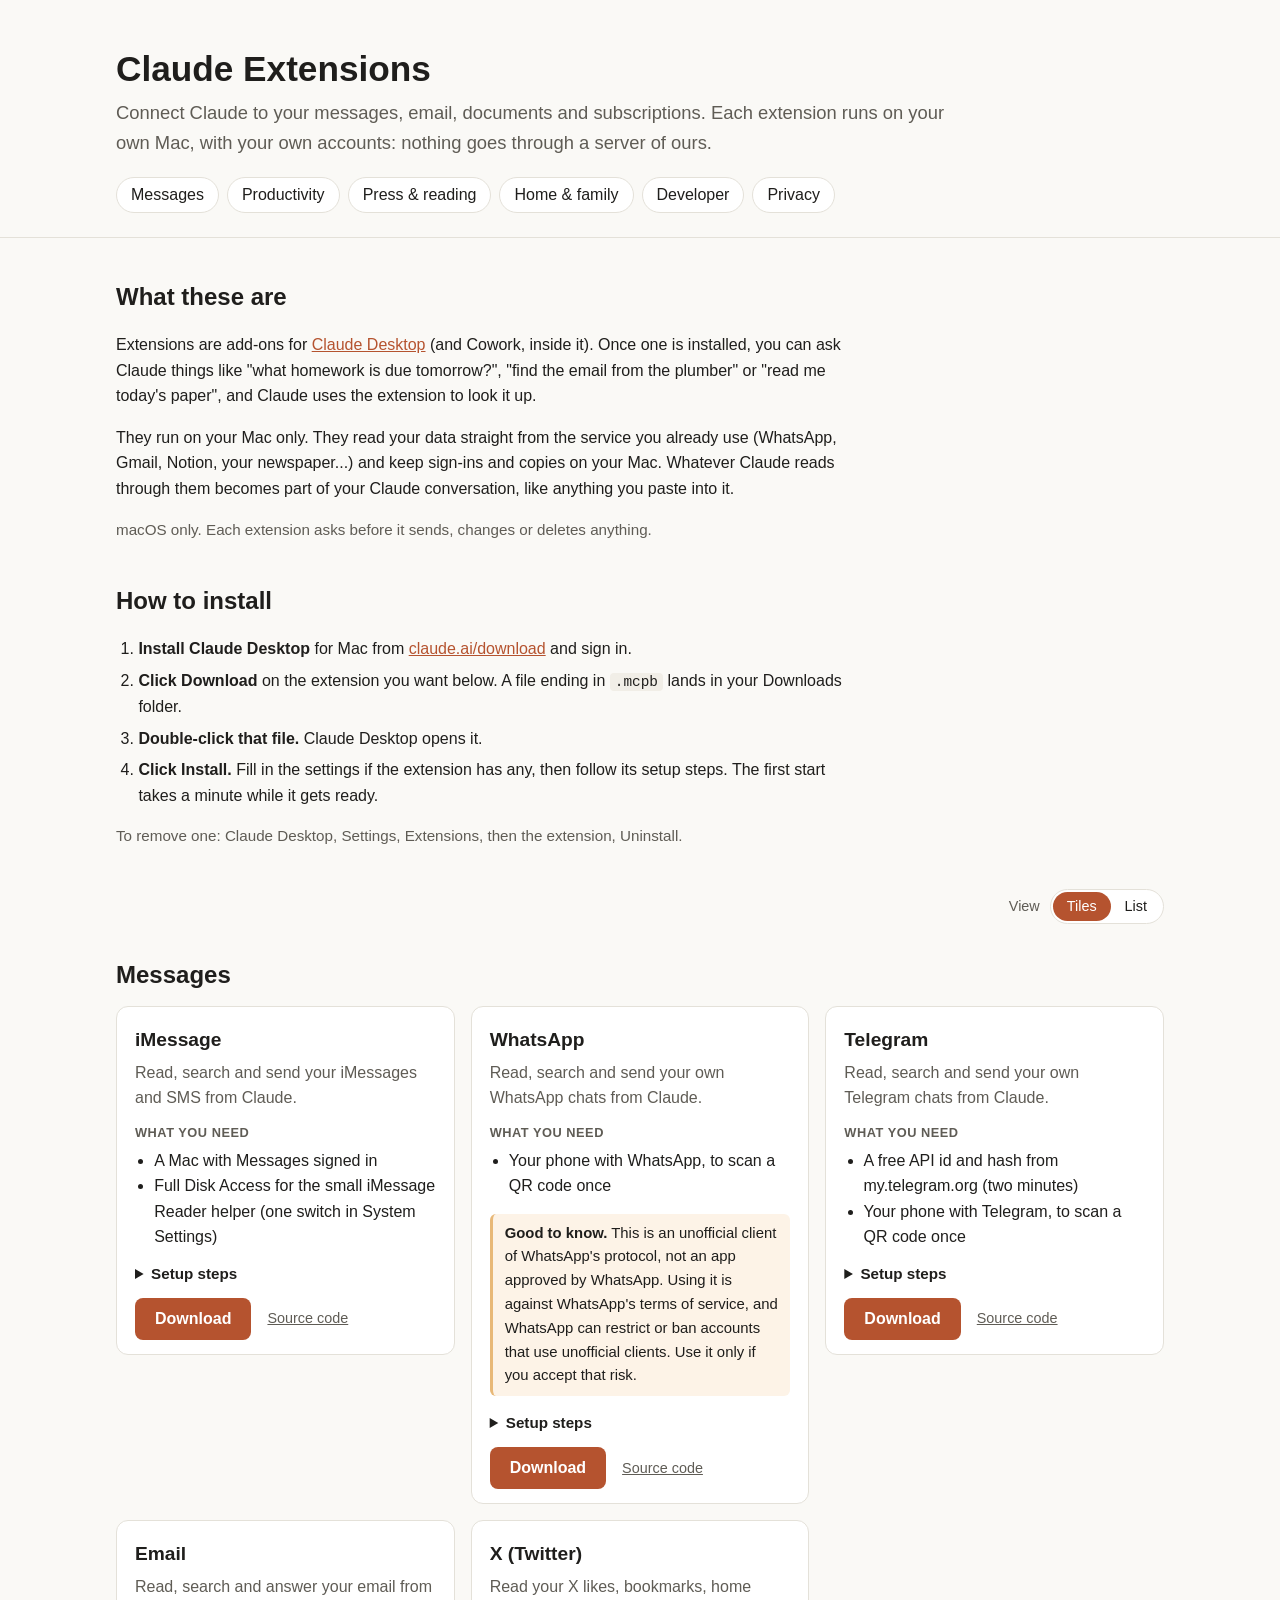
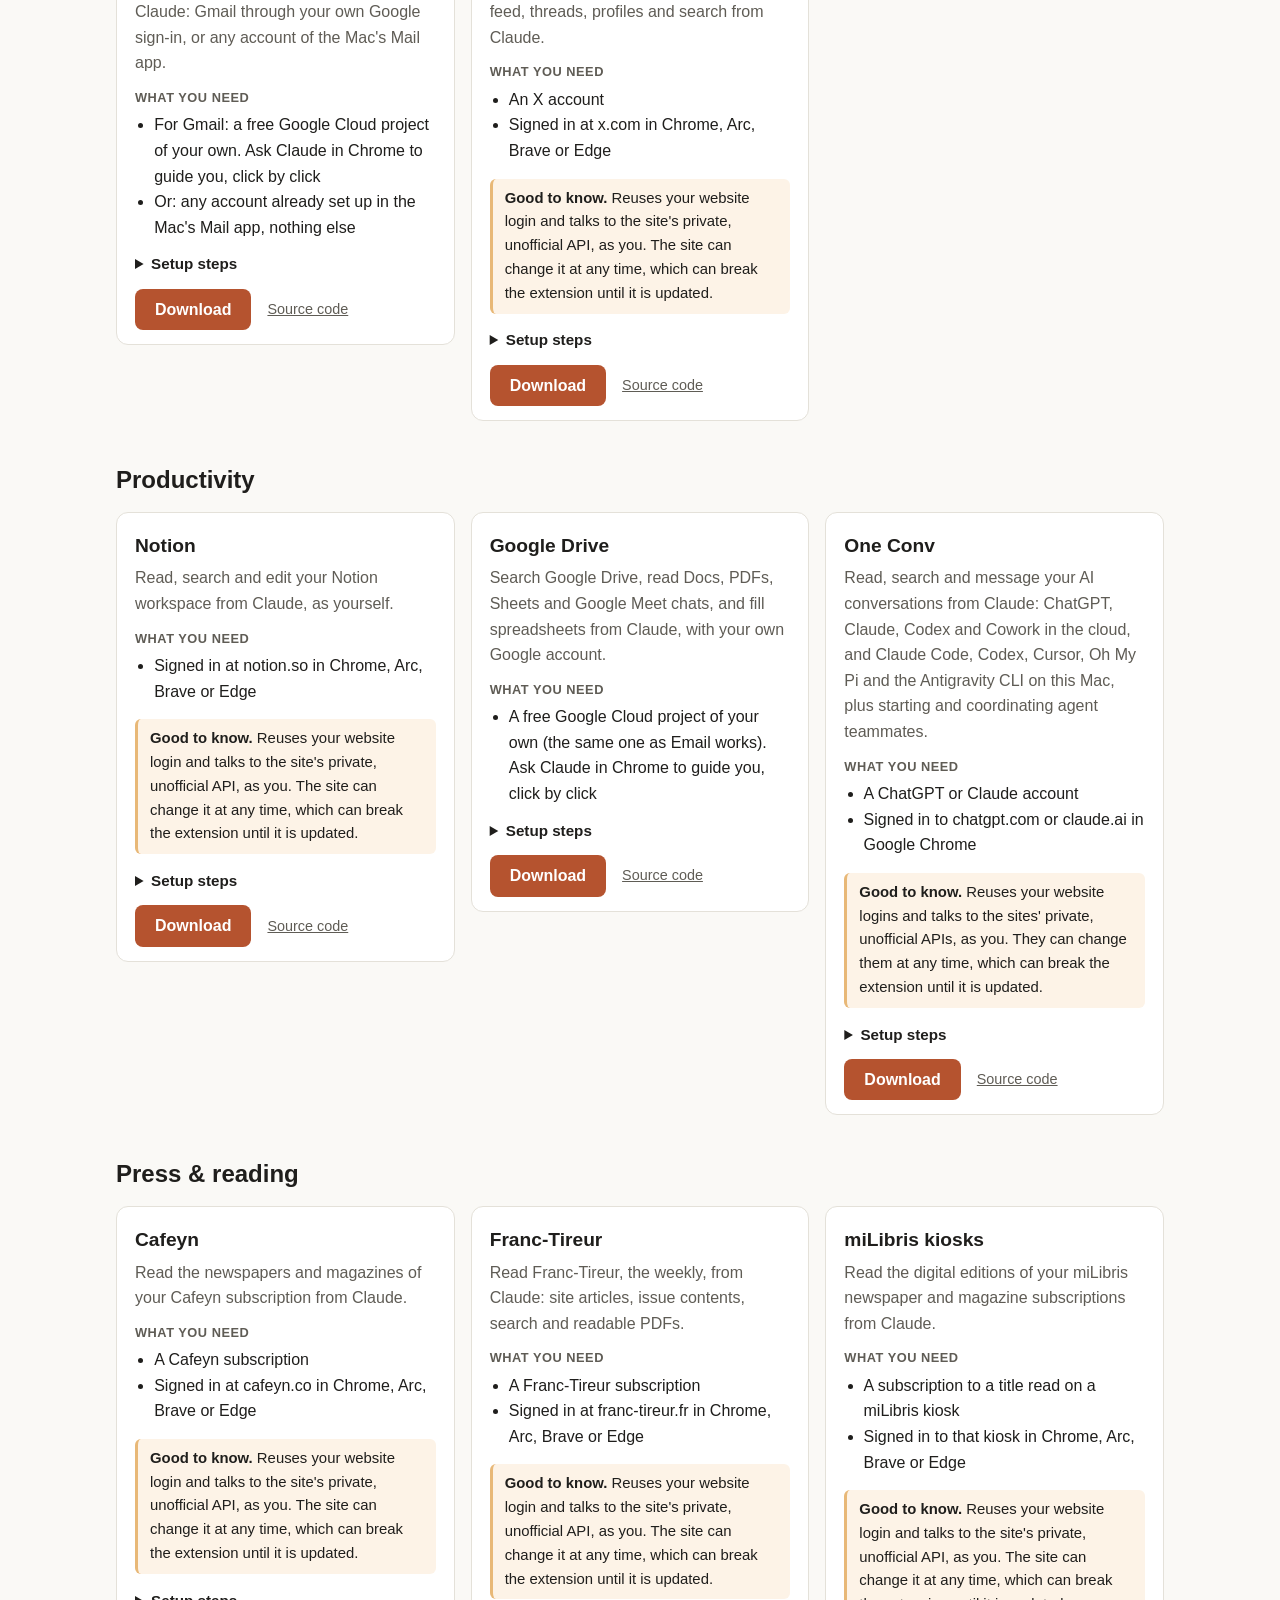
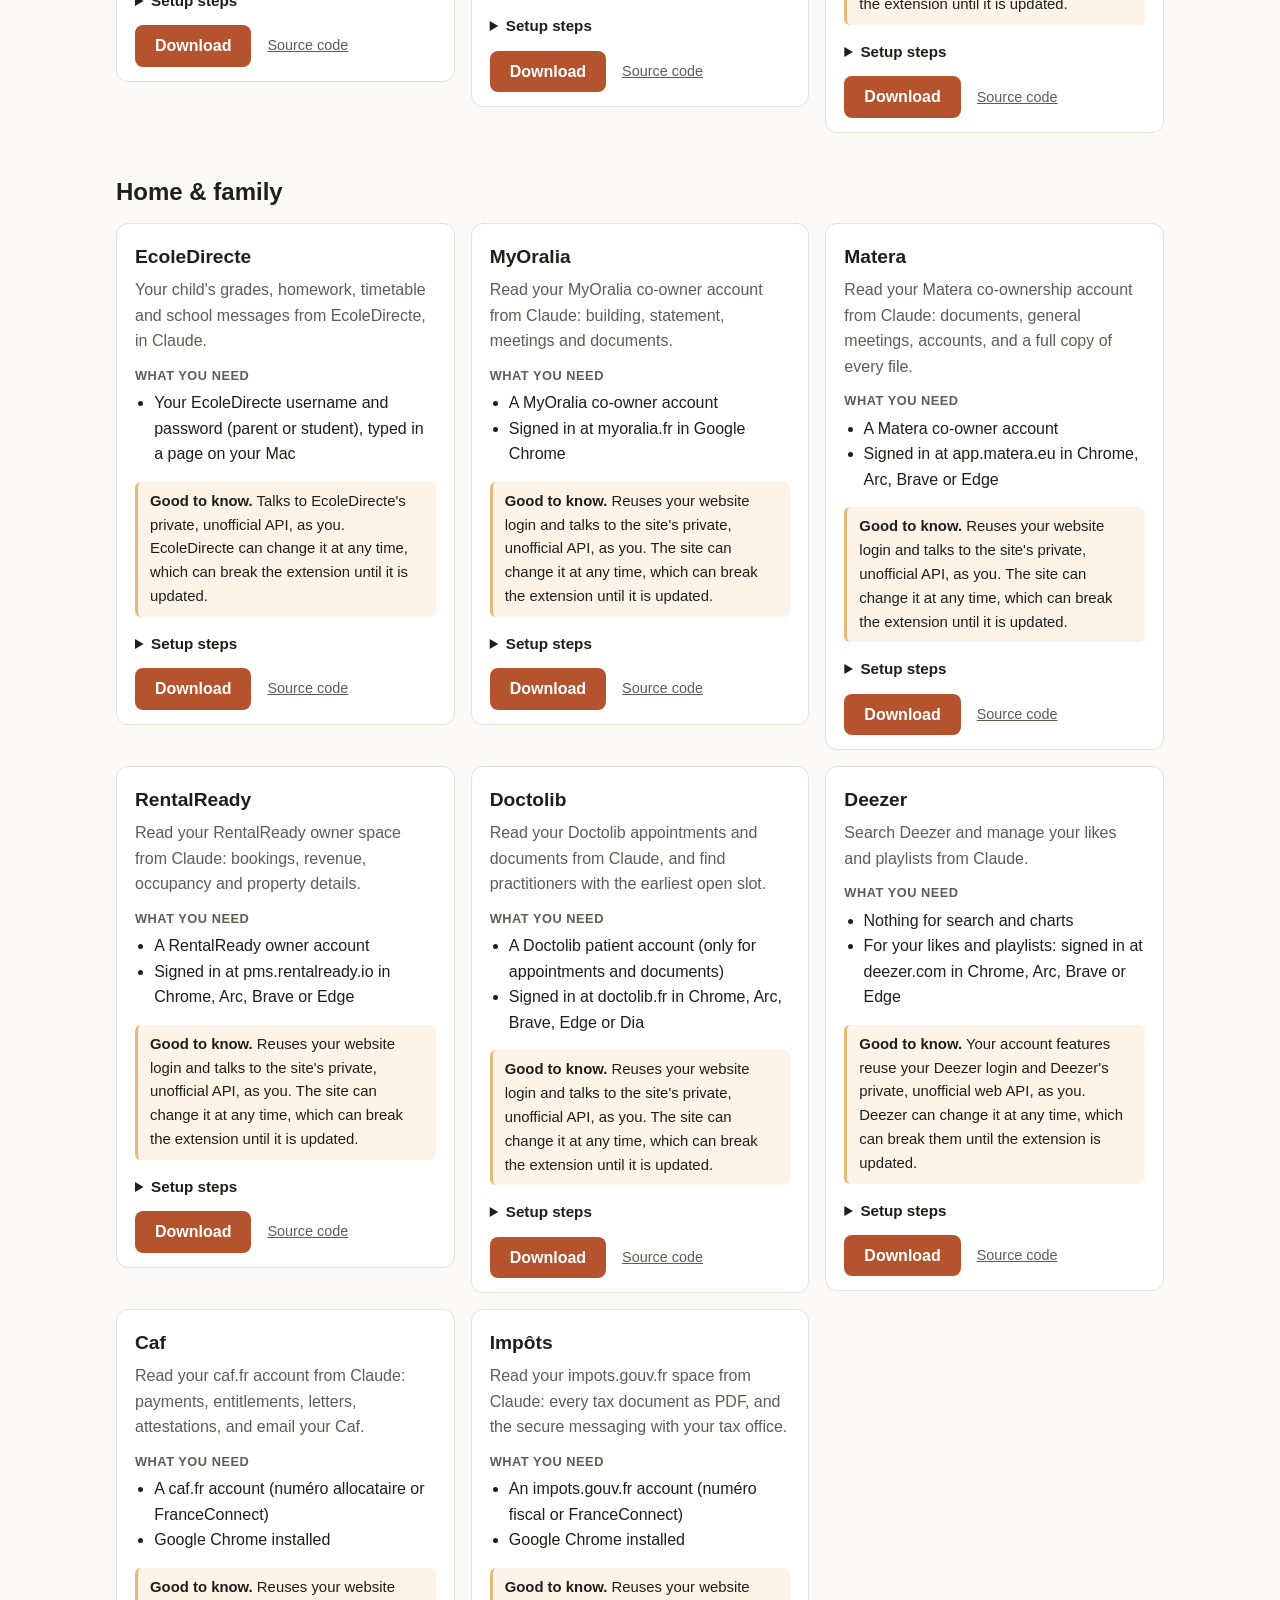
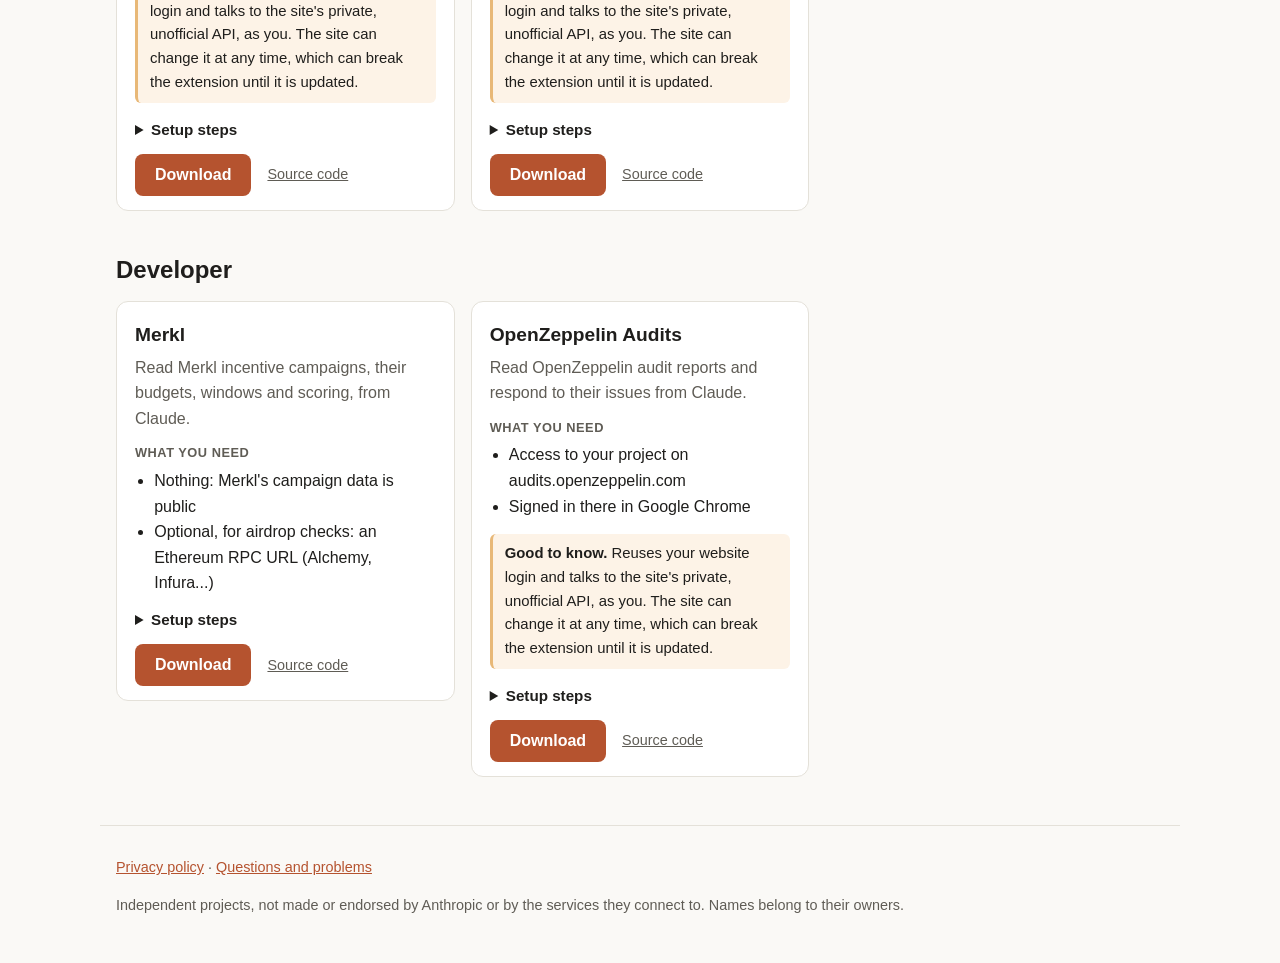
==== commit 4a9a2d15: "index.html: rebuild from released extensions" ====
--- a/index.html
+++ b/index.html
@@ -158,14 +158,14 @@
       </article>
       <article class="card" id="gdrive">
         <h3>Google Drive</h3>
-        <p class="desc">Search Google Drive, read Docs, PDFs and Sheets, and fill spreadsheets from Claude, with your own Google account.</p>
+        <p class="desc">Search Google Drive, read Docs, PDFs, Sheets and Google Meet chats, and fill spreadsheets from Claude, with your own Google account.</p>
         <p class="label">What you need</p>
         <ul class="needs"><li>A free Google Cloud project of your own (the same one as Email works). Ask Claude in Chrome to guide you, click by click</li></ul>
         <details>
           <summary>Setup steps</summary>
-          <p>Searches your Google Drive (including shared drives), reads Google Docs, PDFs and spreadsheets, and can write to Google Sheets when you ask it to. Several Google accounts can be connected side by side.</p>
+          <p>Searches your Google Drive (including shared drives), reads Google Docs, PDFs and spreadsheets, can write to Google Sheets when you ask it to, and reads your Google Chat spaces, including the chat of each Google Meet call. Several Google accounts can be connected side by side.</p>
           <p>It signs in through your own Google Cloud project, so your files are only shared between Google and this Mac. Claude sets it up with you, once, in about ten minutes:</p>
-          <ol><li>Open Claude in Chrome (the Claude extension for Google Chrome), in the Chrome profile where you are signed in to your Google account.</li><li>Ask Claude: "set up Google Drive". Claude reads the current steps from this extension and goes through Google Cloud Console with you, click by click: a project, the Drive and Sheets APIs, the sign-in screen, and a "Desktop app" client whose file lands in your Downloads folder. If you already set up the Email extension, Claude reuses that same project.</li><li>Claude then opens Google's sign-in page: pick your account, click Advanced → Go to ... (unsafe) when Google says it has not verified the app (it is your own app), tick every box and click Continue. If macOS asks whether Claude may read your Downloads folder, click Allow.</li></ol>
+          <ol><li>Open Claude in Chrome (the Claude extension for Google Chrome), in the Chrome profile where you are signed in to your Google account.</li><li>Ask Claude: "set up Google Drive". Claude reads the current steps from this extension and goes through Google Cloud Console with you, click by click: a project, the Drive, Sheets and Chat APIs, the sign-in screen, and a "Desktop app" client whose file lands in your Downloads folder. If you already set up the Email extension, Claude reuses that same project.</li><li>Claude then opens Google's sign-in page: pick your account, click Advanced → Go to ... (unsafe) when Google says it has not verified the app (it is your own app), tick every box and click Continue. If macOS asks whether Claude may read your Downloads folder, click Allow.</li></ol>
           <p>The settings below are optional: the client is found in Downloads on its own. To disconnect, ask Claude to disconnect Google Drive, or remove the app at <a href="https://myaccount.google.com/connections" rel="noopener">https://myaccount.google.com/connections</a> .</p>
         </details>
         <p class="actions">
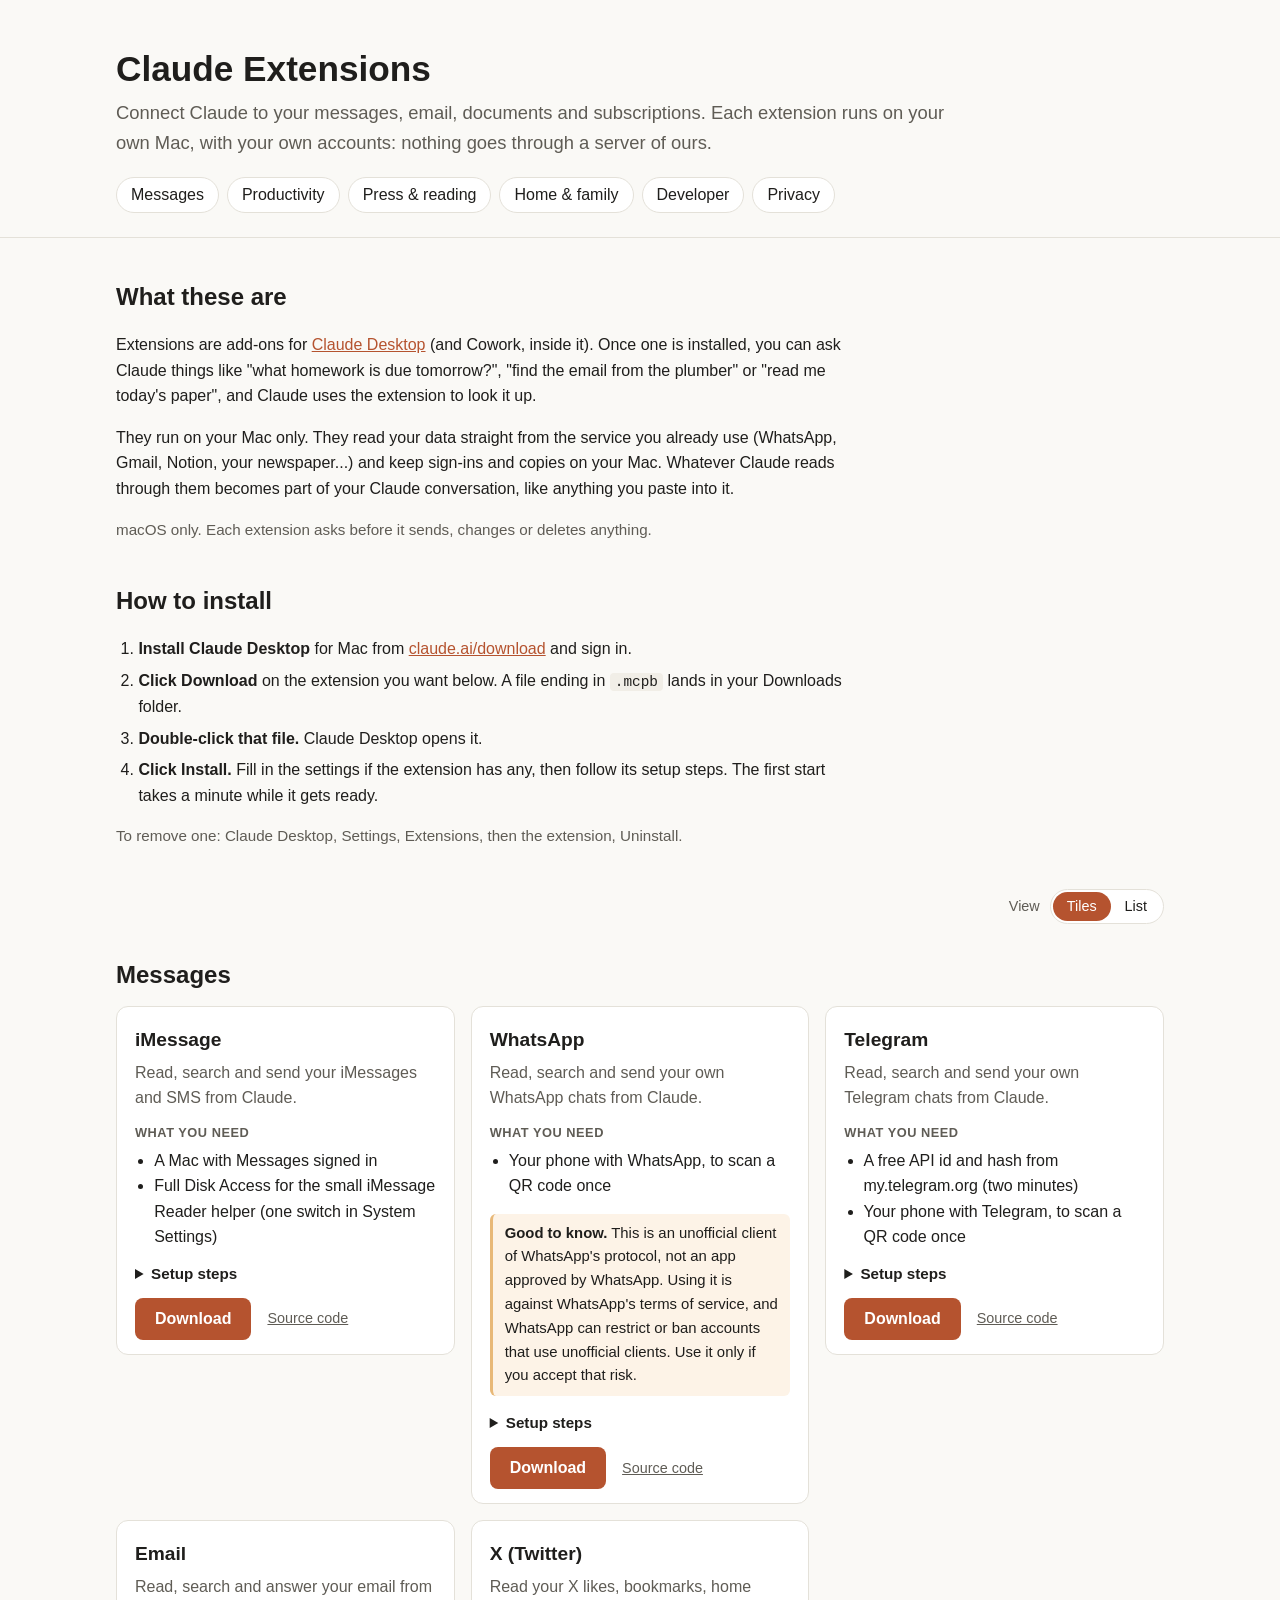
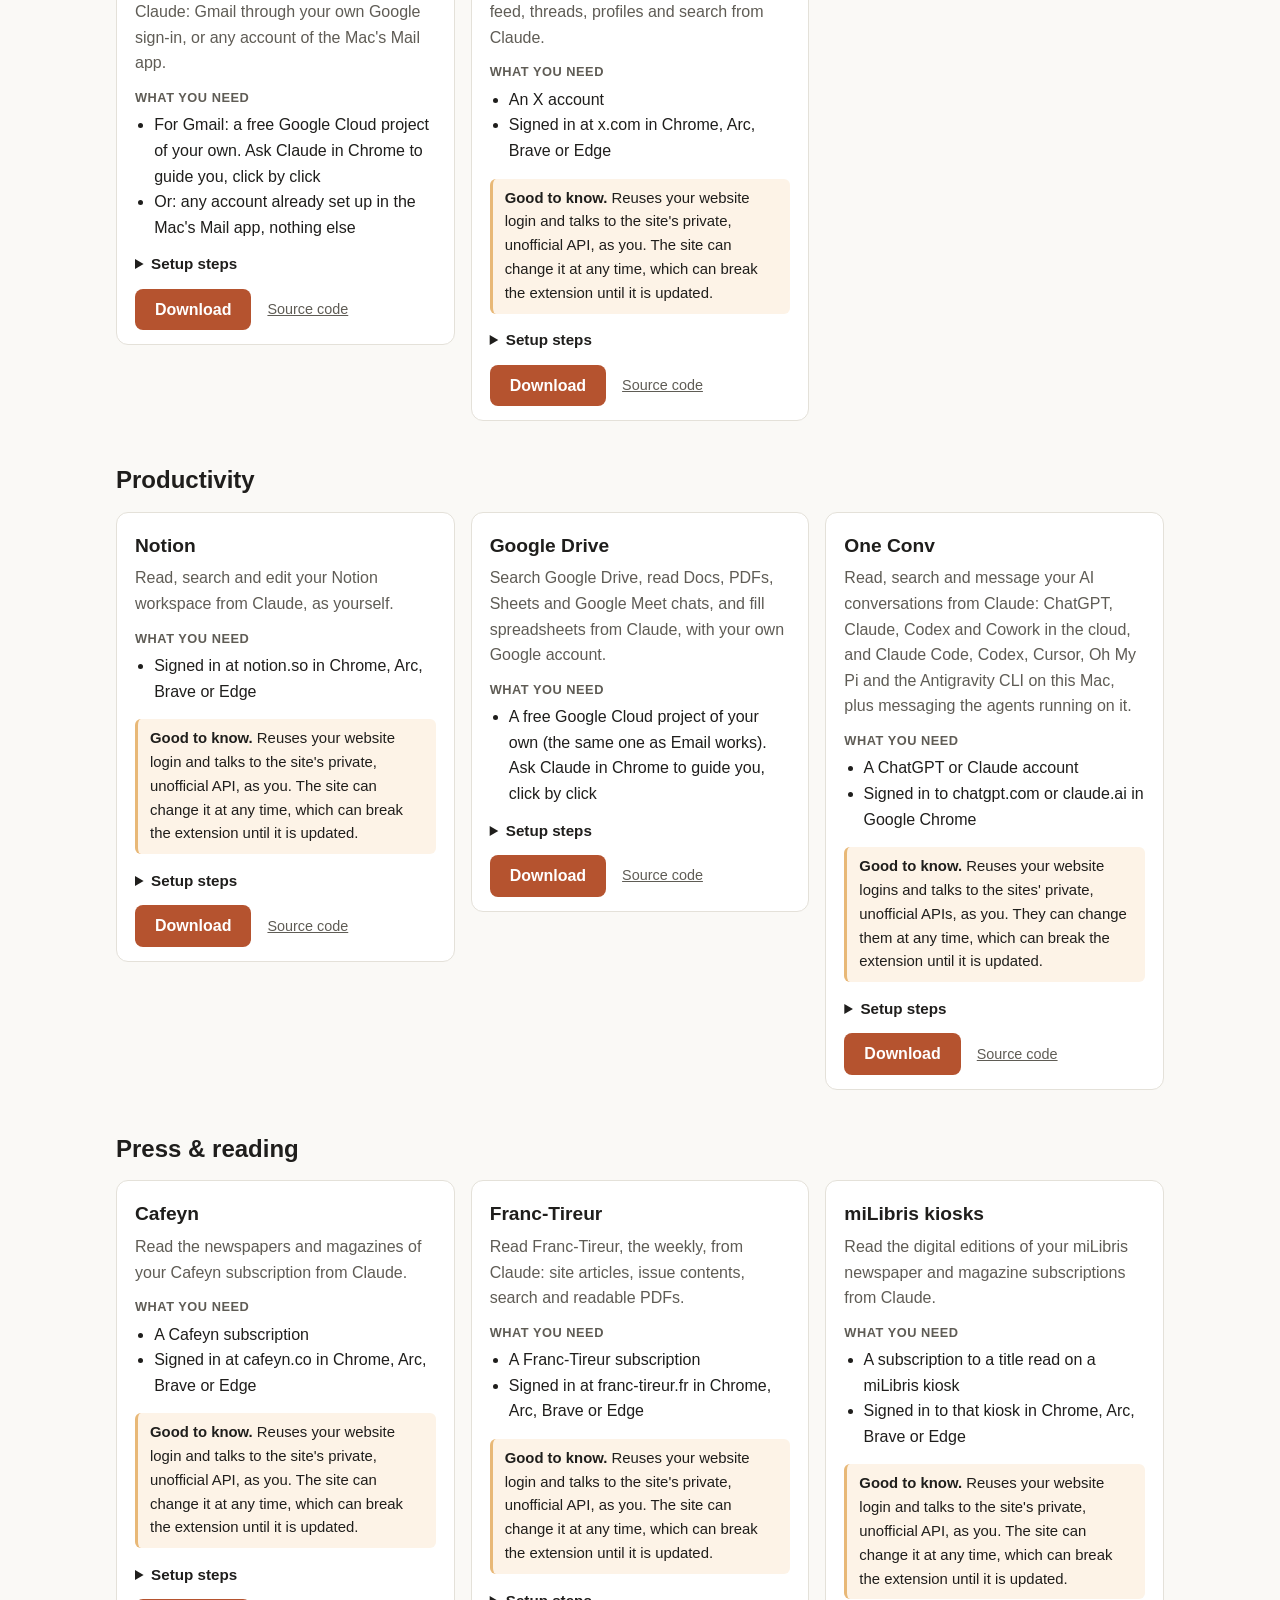
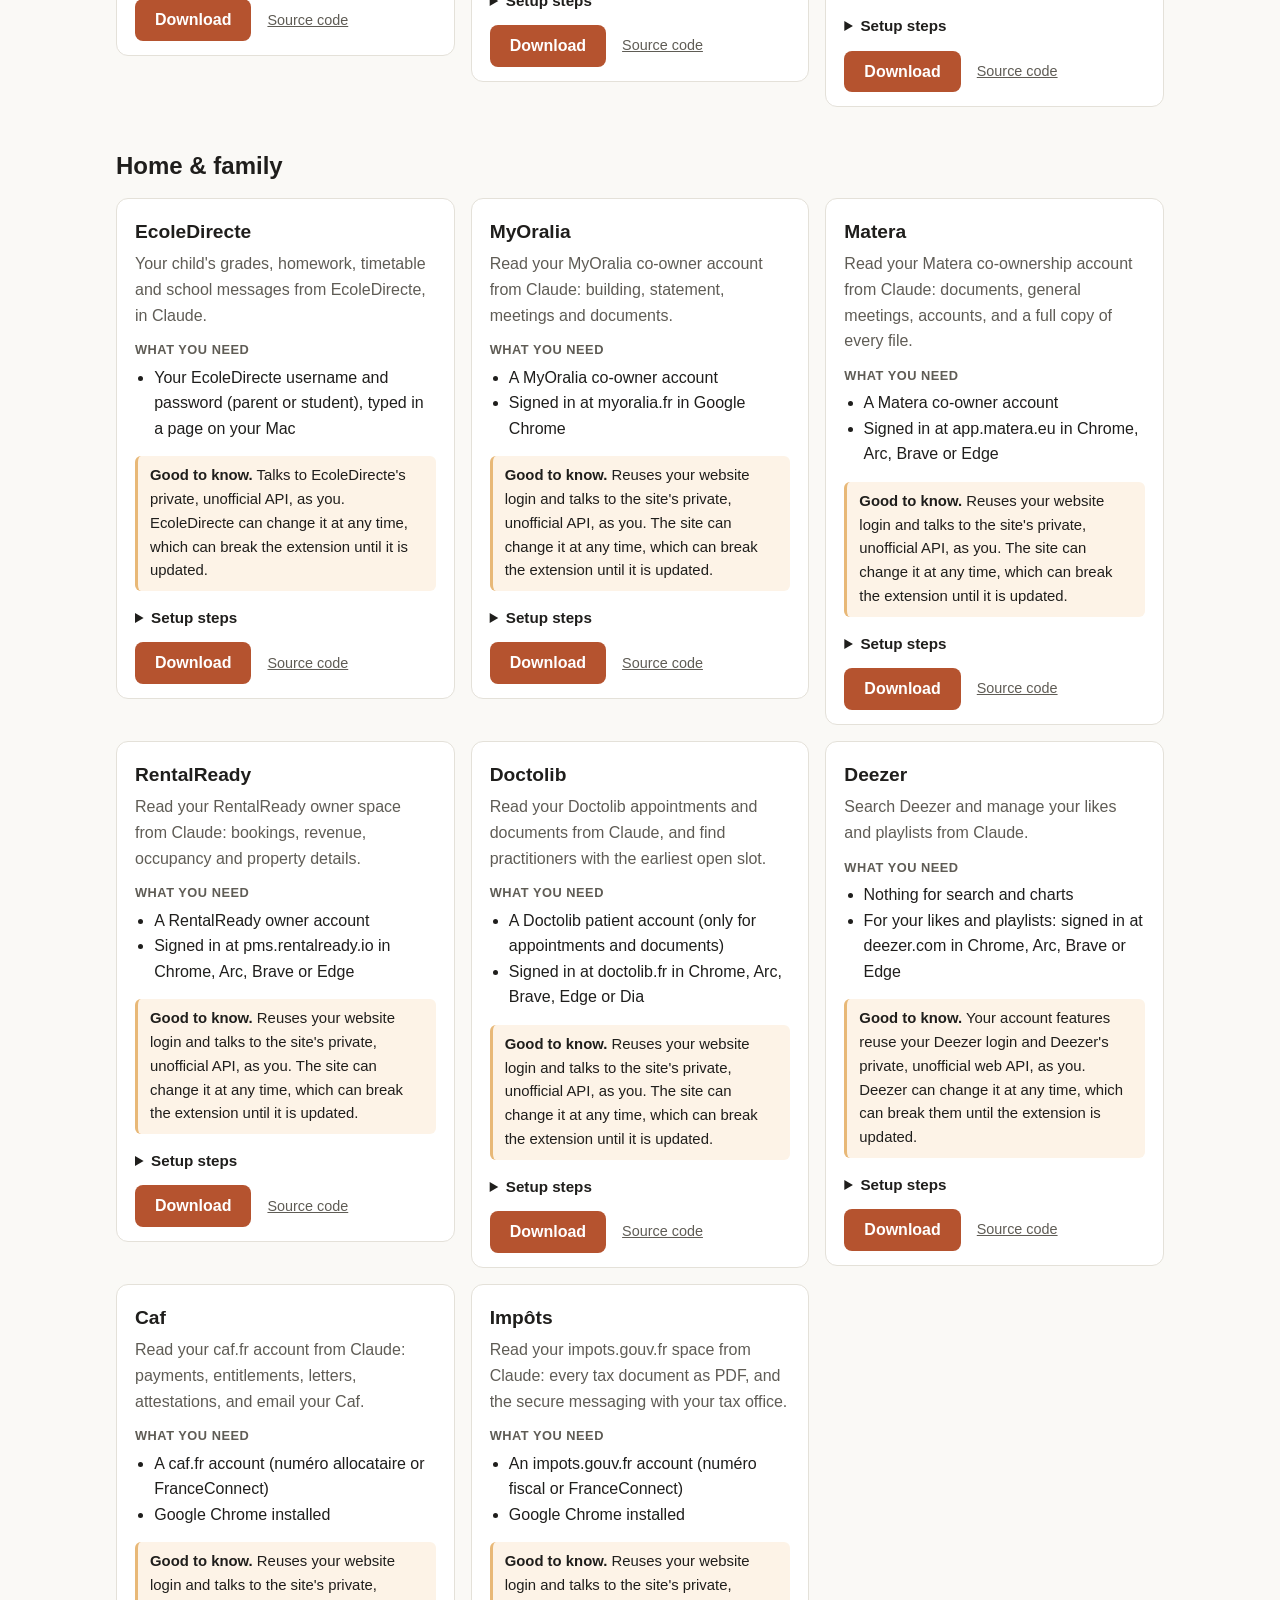
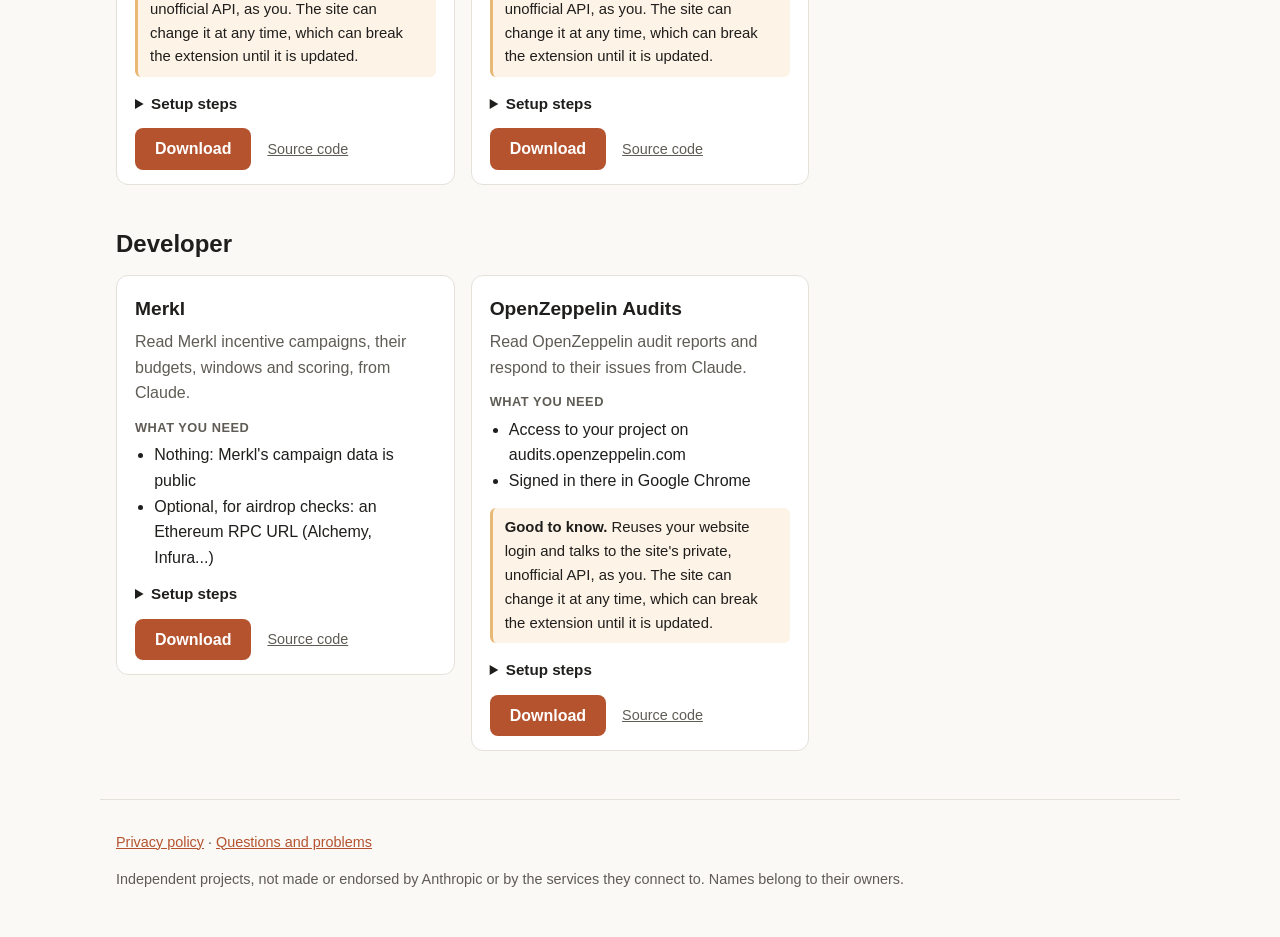
==== commit 2a30df8c: "index.html: rebuild from released extensions" ====
--- a/index.html
+++ b/index.html
@@ -175,14 +175,14 @@
       </article>
       <article class="card" id="one-conv">
         <h3>One Conv</h3>
-        <p class="desc">Read, search and message your AI conversations from Claude: ChatGPT, Claude, Codex and Cowork in the cloud, and Claude Code, Codex, Cursor, Oh My Pi and the Antigravity CLI on this Mac, plus starting and coordinating agent teammates.</p>
+        <p class="desc">Read, search and message your AI conversations from Claude: ChatGPT, Claude, Codex and Cowork in the cloud, and Claude Code, Codex, Cursor, Oh My Pi and the Antigravity CLI on this Mac, plus messaging the agents running on it.</p>
         <p class="label">What you need</p>
         <ul class="needs"><li>A ChatGPT or Claude account</li><li>Signed in to chatgpt.com or claude.ai in Google Chrome</li></ul>
         <p class="risk"><strong>Good to know.</strong> Reuses your website logins and talks to the sites' private, unofficial APIs, as you. They can change them at any time, which can break the extension until it is updated.</p>
         <details>
           <summary>Setup steps</summary>
           <p>Brings your conversation history from ChatGPT, Claude (claude.ai chats), Codex cloud and Cowork into Claude: list your conversations, read one in full, and search everything you have said or been told, across products.</p>
-          <p>It also reads your local agent history (Claude Code, Codex CLI, Cursor, Oh My Pi, Antigravity CLI), and lets the agents running on this Mac message each other.</p>
+          <p>It also reads your local agent history (Claude Code, Codex CLI, Cursor, Oh My Pi, Antigravity CLI), and lets the agents running on this Mac message each other and share notes and files on a common board.</p>
           <p>Setup:</p>
           <ol><li>In Google Chrome (or Arc, Brave, Edge), sign in to the products you want to read: <a href="https://chatgpt.com" rel="noopener">https://chatgpt.com</a>, <a href="https://claude.ai" rel="noopener">https://claude.ai</a>.</li><li>In Claude, ask: "connect one-conv to my ChatGPT". Claude runs the connect tool and macOS asks whether "credential-helper" may use the "Chrome Safe Storage" keychain item: type your Mac password and click Always Allow. This is how the extension reuses your browser session, once; later reads never ask again.</li><li>Ask: "pull my ChatGPT history". Claude copies your conversations onto this Mac (100 by default, more on request), then can list, read and search them, e.g. "what did ChatGPT tell me about my mortgage last spring?".</li></ol>
           <p>Your conversations stay on this Mac, in a local history that only you and Claude read.</p>
